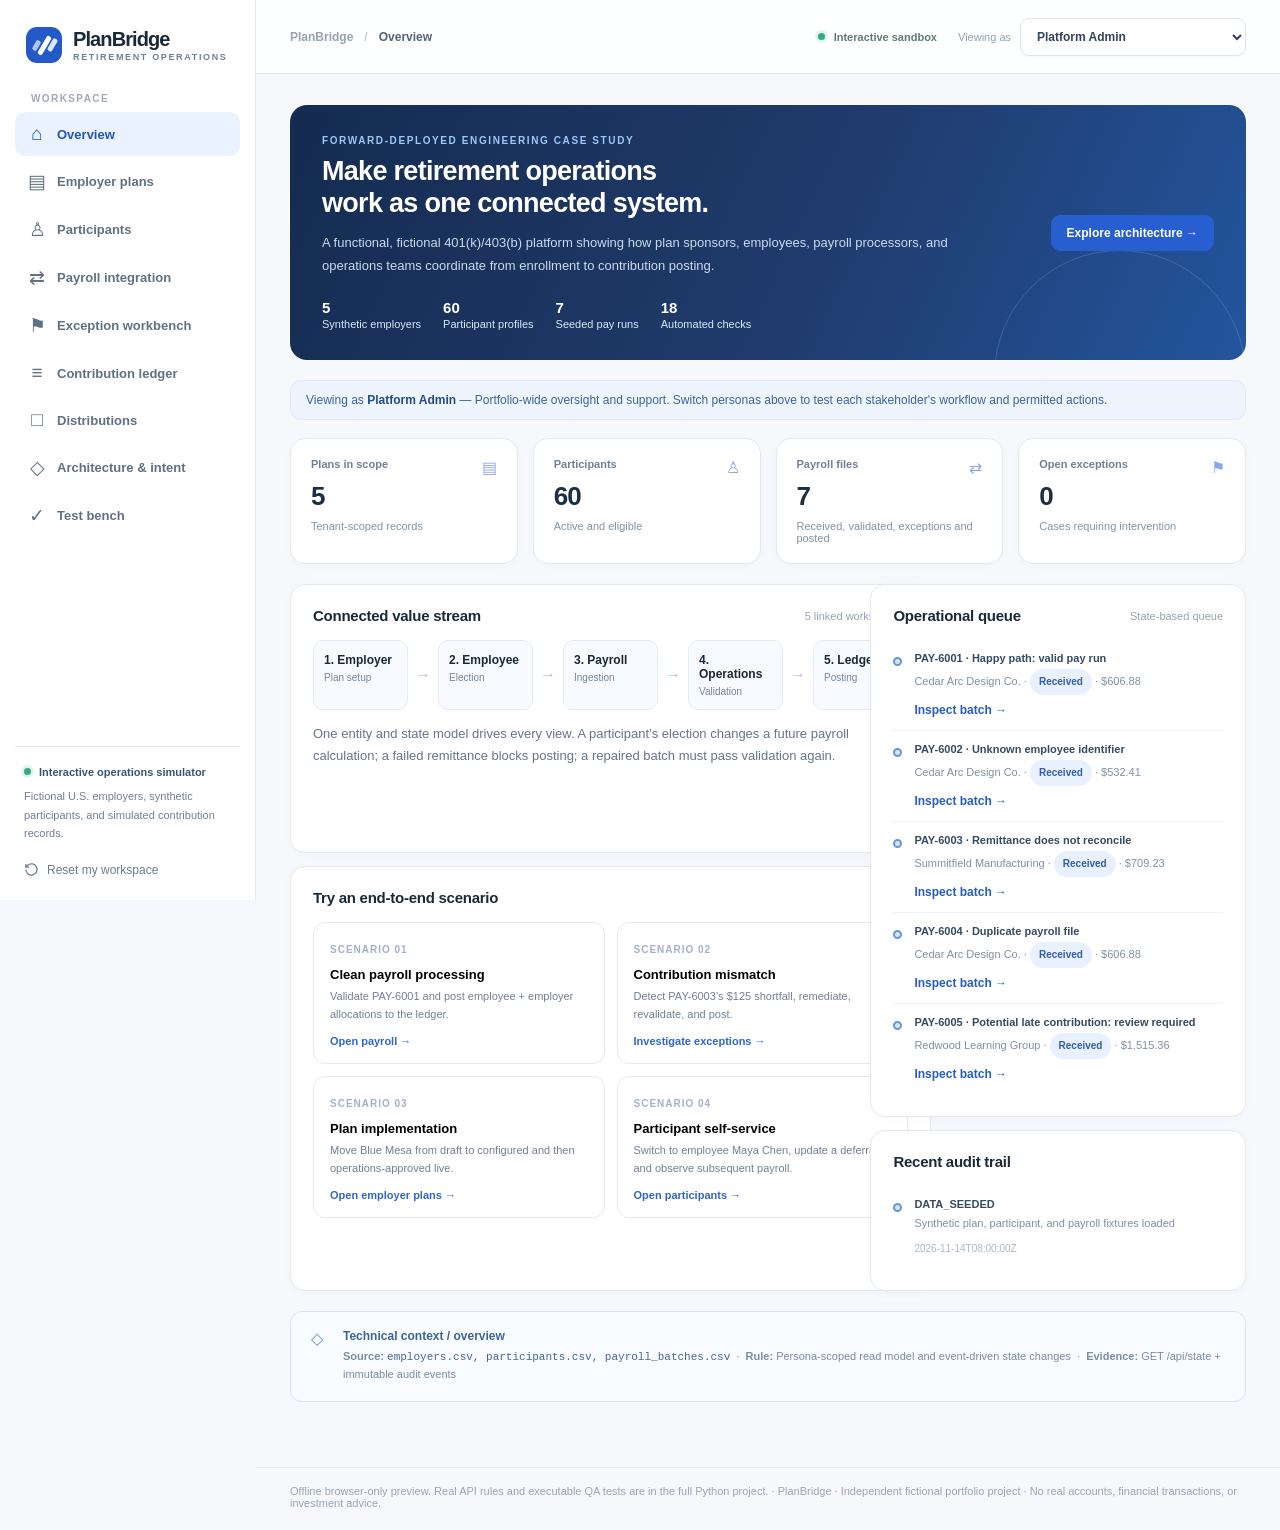
==== preview.html @ 7234a258 "feat: publish complete PlanBridge retirement operations demo with tests and guide" ====
<!doctype html>
<html lang="en"><head>
<meta charset="utf-8"><meta name="viewport" content="width=device-width,initial-scale=1"><meta name="theme-color" content="#f7f9fc">
<meta name="description" content="PlanBridge: interactive retirement plan operations simulation with payroll validation, participant elections, exception handling, fictional ledger, and automated QA.">
<title>PlanBridge | Retirement Operations Studio</title>
<style>:root{font-family:Inter,ui-sans-serif,-apple-system,BlinkMacSystemFont,"Segoe UI",Roboto,sans-serif;color:#1a2938;background:#f6f8fb;font-synthesis:none;--blue:#285cc9;--ink:#1a2938;--muted:#708094;--border:#e4e9f0;--white:#fff;--soft:#f5f8fd;--radius:15px}
*{box-sizing:border-box}body{margin:0}button,input,select{font:inherit}button{cursor:pointer}button:disabled{opacity:.4;cursor:not-allowed}a{color:var(--blue);text-decoration:none}a:hover{text-decoration:underline}.app-shell{display:flex;min-height:100vh}.sidebar{width:256px;background:#fff;border-right:1px solid var(--border);position:sticky;height:100vh;top:0;display:flex;flex-direction:column;padding:25px 15px 18px;flex-shrink:0;z-index:20}.brand{display:flex;align-items:center;gap:11px;padding:2px 11px 30px}.brand strong{display:block;font-size:20px;letter-spacing:-.9px}.brand small{display:block;font-size:9px;letter-spacing:1.65px;margin-top:1px;color:var(--muted);font-weight:750}.brand-mark{display:flex;align-items:center;justify-content:center;gap:3px;width:36px;height:36px;border-radius:11px;background:#235ac8}.brand-mark span{width:5px;background:#fff;border-radius:2px;transform:rotate(30deg)}.brand-mark span:nth-child(1){height:11px;opacity:.65}.brand-mark span:nth-child(2){height:21px}.brand-mark span:nth-child(3){height:14px;opacity:.85}.nav-label{font-size:10px;font-weight:800;color:#a0aaba;padding:0 16px 8px;letter-spacing:1.4px}#nav{display:grid;gap:3px}.nav-item{width:100%;border:0;background:transparent;display:flex;align-items:center;gap:11px;padding:11px 13px;text-align:left;color:#617184;border-radius:10px;font-weight:620;font-size:13px}.nav-item svg{width:18px;height:18px;stroke-width:1.8}.nav-item:hover{background:#f5f8fc;color:#1b3f86}.nav-item.active{background:#eaf1ff;color:#2155bc;font-weight:760}.sidebar-bottom{margin-top:auto;border-top:1px solid var(--border);padding:19px 9px 0}.mini-title{font-size:11px;font-weight:750;display:flex;align-items:center;gap:8px;color:#355776}.sidebar-bottom p{font-size:11px;line-height:1.7;color:var(--muted);margin:9px 0 14px}.subtle-action{border:0;background:transparent;color:#6b7d91;font-size:12px;display:flex;gap:8px;align-items:center;padding:5px 0}.subtle-action:hover{color:var(--blue)}.pulse{background:#32aa84;box-shadow:0 0 0 3px #e0f5ec;border-radius:50%;display:inline-block;width:7px;height:7px;flex-shrink:0}.main-wrap{min-width:0;display:flex;flex:1;flex-direction:column}.topbar{min-height:74px;border-bottom:1px solid var(--border);background:rgba(255,255,255,.94);display:flex;align-items:center;padding:12px 34px;justify-content:space-between;gap:16px}.top-meta{font-size:12px;font-weight:680;color:#52637a;display:flex;align-items:center;gap:11px}.crumb-slash{color:#bdc8d4}.top-crumb{color:#96a3b1}.top-controls{display:flex;align-items:center;gap:21px}.environment{display:flex;align-items:center;gap:9px;font-size:11px;color:#607a77;font-weight:700}.persona{display:flex;align-items:center;gap:9px}.persona label{font-size:11px;color:#91a0b1;white-space:nowrap}.persona select{max-width:226px;padding:10px 12px;border:1px solid #dde5ed;border-radius:9px;background:#fff;color:#30445d;font-size:12px;font-weight:680;box-shadow:0 1px 2px #162b4508}.mobile-menu{display:none}main{padding:31px 34px 65px;max-width:1560px;width:100%;margin:0 auto;flex:1}.footer{color:#9aa6b7;font-size:11px;padding:17px 34px 22px;border-top:1px solid var(--border)}.eyebrow{color:#2e63ca;letter-spacing:1.6px;text-transform:uppercase;font-weight:800;font-size:10px;margin-bottom:9px}.head{display:flex;justify-content:space-between;align-items:start;gap:20px;margin-bottom:24px}.head h1{font-size:28px;letter-spacing:-1.1px;margin:0 0 7px;font-weight:760;color:#16283c}.head p{font-size:13px;line-height:1.7;color:#718199;margin:0;max-width:760px}.btn{padding:10px 15px;border-radius:9px;border:1px solid #dce5f0;background:#fff;color:#375471;font-size:12px;font-weight:750;display:inline-flex;gap:8px;align-items:center;justify-content:center;white-space:nowrap}.btn:hover{background:#f4f8ff;border-color:#b9cbee}.btn.primary{background:#285fd0;color:white;border-color:#285fd0}.btn.primary:hover{background:#1f50b4}.btn.danger{color:#aa473c;border-color:#efcbc5}.btn.small{padding:7px 10px;font-size:11px}.btn:focus-visible,select:focus-visible,input:focus-visible{outline:3px solid #a8c6ff;outline-offset:2px}.stats{display:grid;grid-template-columns:repeat(4,minmax(0,1fr));gap:15px;margin-bottom:20px}.stat,.panel,.card{border:1px solid var(--border);border-radius:var(--radius);background:#fff;box-shadow:0 2px 10px #1d355006}.stat{padding:19px 20px}.stat-label{font-size:11px;color:var(--muted);font-weight:700;margin-bottom:11px}.stat-val{font-size:26px;letter-spacing:-.9px;font-weight:780;color:#1b3047}.stat-foot{font-size:11px;color:#8294a6;margin-top:8px}.stat-ico{float:right;color:#8ba9e7}.stat-ico svg{width:20px;height:20px}.columns{display:grid;grid-template-columns:minmax(0,1.5fr) minmax(280px,1fr);gap:17px}.columns.equal{grid-template-columns:repeat(2,minmax(0,1fr))}.panel{padding:22px}.panel + .panel{margin-top:0}.panel-title{display:flex;align-items:center;justify-content:space-between;gap:12px;margin-bottom:16px}.panel-title h2{margin:0;font-size:15px;letter-spacing:-.25px}.panel-title .hint{color:#95a2b2;font-size:11px}.lead{font-size:13px;line-height:1.7;color:#65768a}.hero{background:linear-gradient(115deg,#152b50 0%,#203b6c 55%,#23559e 100%);border-radius:17px;padding:30px 32px;margin-bottom:20px;color:#fff;display:grid;grid-template-columns:1fr auto;gap:24px;align-items:center;overflow:hidden;position:relative}.hero:after{content:"";width:250px;height:250px;border:1px solid #ffffff26;position:absolute;right:0;bottom:-142px;border-radius:50%;pointer-events:none}.hero .eyebrow{color:#9ac9fa}.hero h1{font-size:27px;line-height:1.2;margin:5px 0 12px;letter-spacing:-.7px}.hero p{max-width:650px;color:#ccdaf0;font-size:13px;line-height:1.75;margin:0}.hero-facts{display:flex;gap:22px;margin-top:22px;flex-wrap:wrap}.hero-facts span{font-size:11px;color:#dce8fa}.hero-facts b{font-size:15px;display:block;color:white;margin-bottom:2px}.hero .btn{position:relative;z-index:2}.scenario-grid{display:grid;grid-template-columns:repeat(2,minmax(0,1fr));gap:12px}.scenario{border:1px solid var(--border);background:#fff;text-align:left;padding:16px;border-radius:12px;transition:border-color .2s,transform .2s}.scenario:hover{border-color:#a7c1e9;transform:translateY(-1px)}.scenario .number{color:#a1b2c9;font-size:10px;font-weight:900;letter-spacing:1px}.scenario h3{margin:10px 0 6px;font-size:13px}.scenario p{font-size:11px;color:var(--muted);line-height:1.6;margin:0}.scenario .go{color:#3065ca;font-size:11px;font-weight:760;margin-top:12px}.flowline{display:flex;align-items:stretch;gap:7px;flex-wrap:nowrap;overflow-x:auto}.flow-step{flex:1 0 95px;min-width:95px;border:1px solid #e3ebf5;border-radius:10px;background:#f7faff;padding:12px 10px}.flow-step strong{display:block;font-size:12px}.flow-step span{display:block;font-size:10px;color:#74869c;margin-top:5px}.flow-arrow{align-self:center;color:#aebfda}.table-wrap{overflow:auto;border:1px solid var(--border);border-radius:12px;max-width:100%}.table-wrap.scroll{max-height:490px;overflow:auto}.data-table{width:100%;border-collapse:collapse;text-align:left;white-space:nowrap}.data-table th{background:#f8fafd;position:sticky;top:0;z-index:1;color:#8a98aa;font-size:10px;text-transform:uppercase;letter-spacing:.65px;font-weight:800;padding:13px 15px;border-bottom:1px solid var(--border)}.data-table td{padding:12px 15px;font-size:12px;color:#40546a;border-bottom:1px solid #eff3f7;vertical-align:middle}.data-table tr:last-child td{border-bottom:0}.data-table tbody tr:hover{background:#f8fbff}.table-link{border:0;background:transparent;color:#265cc3;padding:0;text-align:left;font-weight:780;font-size:12px}.subtext{color:#93a0af;font-size:10px;margin-top:3px}.badge{display:inline-block;padding:5px 9px;background:#eef3f8;color:#687f92;border-radius:30px;font-size:10px;font-weight:800;text-transform:capitalize;white-space:nowrap}.badge.live,.badge.posted,.badge.resolved,.badge.validated{background:#e7f7ef;color:#18825a}.badge.received,.badge.configured,.badge.needs_review{background:#e9f0ff;color:#315fac}.badge.exception,.badge.open,.badge.draft{background:#fff2e9;color:#b76d24}.badge.reviewed_no_disbursement{background:#eff2f6;color:#576b7e}.split-list{display:grid;grid-template-columns:280px minmax(0,1fr);gap:16px}.list-select{display:grid;gap:8px;align-content:start}.select-card{border:1px solid var(--border);border-radius:11px;background:#fff;padding:14px;text-align:left}.select-card.active{border-color:#6190e0;background:#f2f6ff;box-shadow:0 0 0 2px #dbe7ff}.select-card strong{font-size:12px;display:block}.select-card small{font-size:11px;color:#8b9aa9;display:block;margin-top:5px}.detail{border:1px solid var(--border);border-radius:14px;background:#fff;padding:22px}.detail h2{font-size:19px;margin:0 0 10px;letter-spacing:-.5px}.detail-head{display:flex;align-items:start;justify-content:space-between;gap:9px;margin-bottom:17px}.detail-head p{color:#8a9aad;font-size:12px;margin:2px 0 0}.definition{display:grid;grid-template-columns:repeat(3,minmax(0,1fr));gap:12px;margin:16px 0}.definition div{padding:14px;background:#f7f9fc;border:1px solid #edf1f7;border-radius:10px}.definition dt{font-size:10px;font-weight:720;color:#8393a5;margin-bottom:6px}.definition dd{font-size:13px;color:#28425e;font-weight:800;margin:0}.section-heading{font-size:12px;font-weight:830;color:#344b63;margin:23px 0 12px}.divider{height:1px;background:var(--border);margin:19px 0}.note{border:1px solid #dae5f7;background:#f6f9ff;padding:14px 16px;border-radius:11px;color:#4d6381;font-size:12px;line-height:1.65;margin-top:15px}.note strong{color:#325387}.notice{font-size:12px;padding:12px 14px;border:1px solid #e8e9d2;background:#fffdf2;color:#7e713c;border-radius:11px}.action-row{display:flex;gap:9px;align-items:center;flex-wrap:wrap;margin-top:15px}.code{font-family:ui-monospace,SFMono-Regular,Menlo,monospace;background:#f4f6fb;border:1px solid #e5ecf4;border-radius:10px;padding:17px;overflow:auto;line-height:1.6;font-size:11px;color:#2f4866;white-space:pre-wrap;word-break:break-word}.code.inline{padding:2px 5px;border-radius:5px;font-size:11px;border:0}.field{display:flex;align-items:center;gap:8px;flex-wrap:wrap}.field label{font-size:11px;color:#7e8fa4;font-weight:700}.field input,.field select{border:1px solid #dae2ec;border-radius:8px;padding:9px 10px;background:#fff;color:#38506b;font-size:12px;max-width:100%}.tool-row{display:flex;align-items:center;justify-content:space-between;margin-bottom:12px;gap:12px;flex-wrap:wrap}.search-input{padding:10px 12px;border:1px solid #e0e7ef;border-radius:10px;min-width:230px;font-size:12px;background:#fff}.metric-bars{display:grid;gap:13px}.bar-label{display:flex;justify-content:space-between;font-size:11px;color:#738499;margin-bottom:6px}.bar-track{height:8px;background:#eff3fa;border-radius:30px;overflow:hidden}.bar-fill{height:100%;background:#4d7bd5;border-radius:30px}.events{display:grid;gap:0}.event{display:flex;gap:12px;padding:12px 0;border-bottom:1px solid #eff2f6}.event:last-child{border:0}.event-dot{margin-top:5px;width:9px;height:9px;background:#d6e5ff;border:2px solid #6795dc;border-radius:50%;flex-shrink:0}.event strong{font-size:11px;display:block;color:#344b60}.event p{font-size:11px;color:#7e91a5;line-height:1.6;margin:5px 0}.event time{font-size:10px;color:#abb9c6}.test-list{display:grid;gap:8px}.test-card{padding:12px 14px;border:1px solid #e9eef4;border-radius:10px;display:flex;align-items:start;justify-content:space-between;gap:12px}.test-card b{font-size:12px}.test-card p{font-size:11px;color:#728398;margin:5px 0 0;line-height:1.5}.quality-summary{display:grid;grid-template-columns:repeat(3,1fr);gap:12px;margin:15px 0}.quality-summary div{padding:15px;background:#f5f8fd;border-radius:10px}.quality-summary b{display:block;font-size:23px;margin-bottom:5px}.quality-summary span{font-size:11px;color:#7b8ca1}.empty{padding:30px;color:#8798aa;text-align:center;font-size:12px}.toast{position:fixed;right:22px;bottom:22px;max-width:470px;background:#19314f;color:#fff;border-radius:12px;padding:15px 19px;box-shadow:0 16px 60px #101e3666;z-index:100;font-size:12px;line-height:1.6}.toast[hidden]{display:none}.toast.error{background:#8c393a}.loading{min-height:50vh;display:flex;flex-direction:column;align-items:center;justify-content:center;color:#8191a4;font-size:12px}.loader{height:24px;width:24px;border:3px solid #dee9fa;border-top-color:#3268d8;border-radius:50%;animation:spin 1s linear infinite}@keyframes spin{to{transform:rotate(360deg)}}.kbd{color:#7790b1;font-size:10px;background:#eaf0f9;border-radius:5px;padding:4px 6px;font-weight:700}.tree{padding:0;margin:0;list-style:none;display:grid;gap:9px}.tree li{border-left:3px solid #6d92d9;background:#f6f9ff;padding:10px 13px;font-size:11px;line-height:1.5;color:#536c88;border-radius:0 9px 9px 0}.tree b{font-size:12px;color:#264a83;display:block;margin-bottom:2px}.card-stack{display:grid;gap:13px}.cards-3{display:grid;grid-template-columns:repeat(3,minmax(0,1fr));gap:14px}.value{display:block;font-weight:790;font-size:19px;margin-bottom:5px}.muted{color:#8796a8}.svg-icon{display:inline-flex;align-items:center;justify-content:center}button svg{vertical-align:middle}.status-light{font-size:10px;color:#9baaaf}.technical-context{margin-top:20px;padding:17px 20px;border:1px solid #d9e3f1;border-radius:12px;background:#f8fbff;display:flex;gap:20px;align-items:start}.technical-context h3{font-size:12px;color:#3d6593;margin:0 0 5px}.technical-context p{font-size:11px;color:#7a8da5;line-height:1.6;margin:0}.technical-context code{font-size:11px;color:#476594}.technical-context .pill-icon{color:#6794cd}.list-caption{font-size:11px;color:#8e9eaf;line-height:1.5}.tagline{color:#637a92}.instruction{color:#8496a8;font-size:11px;margin-bottom:9px}.persona-banner{font-size:12px;padding:12px 15px;background:#eef5ff;color:#3b659e;border:1px solid #dce9ff;border-radius:11px;margin-bottom:18px}.persona-banner b{color:#254b86}.footer-link{color:#4569a2}
@media(max-width:1150px){.sidebar{width:223px}.stats{grid-template-columns:repeat(2,1fr)}.split-list{grid-template-columns:220px 1fr}.topbar{padding:13px 23px}main{padding:26px 24px 55px}.top-controls{gap:12px}.environment{display:none}}
@media(max-width:820px){.sidebar{position:fixed;left:-290px;transition:left .2s;box-shadow:8px 0 36px #172b4b14}.sidebar.open{left:0}.mobile-menu{display:inline-flex;border:0;background:#edf3fc;padding:9px 12px;border-radius:9px;color:#3f6395}.topbar{min-height:66px}.columns,.columns.equal,.split-list{grid-template-columns:1fr}.list-select{grid-template-columns:repeat(2,minmax(0,1fr))}.cards-3{grid-template-columns:1fr 1fr}.persona select{max-width:170px}}
@media(max-width:570px){main{padding:20px 15px 38px}.topbar{padding:11px 15px;gap:8px}.top-crumb,.crumb-slash{display:none}.persona{gap:5px}.persona label{display:none}.persona select{max-width:158px;font-size:11px}.top-controls{margin-left:auto}.hero{padding:22px;grid-template-columns:1fr}.hero h1{font-size:24px}.hero .btn{justify-self:start}.head{display:block}.head h1{font-size:24px}.head .btn{margin-top:13px}.stats{gap:9px}.stat{padding:14px}.stat-val{font-size:22px}.stat-label{font-size:10px}.scenario-grid,.cards-3,.quality-summary{grid-template-columns:1fr}.panel,.detail{padding:16px}.definition{grid-template-columns:1fr 1fr}.list-select{grid-template-columns:1fr}.flow-step{min-width:120px}.technical-context{padding:14px}.footer{padding:15px;font-size:10px}.data-table th,.data-table td{padding:11px 12px}.tool-row .search-input{width:100%}}
</style>
</head><body>
<div class="app-shell">
  <aside class="sidebar" id="sidebar">
    <div class="brand"><span class="brand-mark" aria-hidden="true"><span></span><span></span><span></span></span><div><strong>PlanBridge</strong><small>RETIREMENT OPERATIONS</small></div></div>
    <div class="nav-label">WORKSPACE</div>
    <nav id="nav" aria-label="Main navigation"></nav>
    <div class="sidebar-bottom">
      <div class="mini-title"><span class="pulse"></span> Interactive operations simulator</div>
      <p>Fictional U.S. employers, synthetic participants, and simulated contribution records.</p>
      <button type="button" class="subtle-action" id="reset-btn"><svg viewBox="0 0 24 24" width="15" height="15" fill="none" stroke="currentColor" stroke-width="2"><path d="M3 12a9 9 0 1 0 3-6.7L3 8"/><path d="M3 3v5h5"/></svg> Reset my workspace</button>
    </div>
  </aside>
  <div class="main-wrap">
    <header class="topbar">
      <button type="button" class="mobile-menu" id="menu-toggle" aria-label="Open navigation">☰</button>
      <div class="top-meta"><span class="top-crumb">PlanBridge</span><span class="crumb-slash">/</span><span id="crumb-current">Overview</span></div>
      <div class="top-controls"><span class="environment"><span class="pulse"></span> Interactive sandbox</span><div class="persona"><label for="actor-select">Viewing as</label><select id="actor-select" aria-label="Choose a demonstration persona"></select></div></div>
    </header>
    <main id="app" tabindex="-1"><div class="loading"><span class="loader"></span><p>Loading fictional operations data…</p></div></main>
    <footer class="footer">Offline browser-only preview. Real API rules and executable QA tests are in the full Python project. · PlanBridge · Independent fictional portfolio project · No real accounts, financial transactions, or investment advice.</footer>
  </div>
</div>
<div role="status" aria-live="polite" id="toast" class="toast" hidden></div>
<script>
// Browser-only preview transport. Full project uses the Python server, not this adapter.
(function(){
  const base = {"actor":{"id":"platform","label":"Platform Admin","role":"platform","employer_id":null,"person_id":null,"note":"Portfolio-wide oversight and support"},"actors":[{"id":"platform","label":"Platform Admin","role":"platform","employer_id":null,"person_id":null,"note":"Portfolio-wide oversight and support"},{"id":"ops","label":"Operations Analyst","role":"ops","employer_id":null,"person_id":null,"note":"Review exceptions, reconcile and post batches"},{"id":"sponsor","label":"Employer Administrator \u00b7 Cedar Arc","role":"sponsor","employer_id":"EMP-101","person_id":null,"note":"Plan administration and workforce view"},{"id":"payroll","label":"Payroll Specialist \u00b7 Cedar Arc","role":"payroll","employer_id":"EMP-101","person_id":null,"note":"Validate incoming payroll files"},{"id":"participant","label":"Employee \u00b7 Maya Chen","role":"participant","employer_id":"EMP-101","person_id":"P-1001","note":"Self-service deferral election"}],"employers":[{"id":"EMP-101","name":"Cedar Arc Design Co.","industry":"Architecture & Design","location":"Austin, TX","status":"live","plan_type":"401(k)","payroll_partner":"Northstar Payroll","participants":"12","match":"50% of first 4%","owner":"Alicia Grant","onboarding":"Complete","next_payroll":"2026-11-20"},{"id":"EMP-102","name":"Summitfield Manufacturing","industry":"Light Manufacturing","location":"Columbus, OH","status":"live","plan_type":"401(k)","payroll_partner":"ForgePay","participants":"12","match":"50% of first 4%","owner":"Daniel Brooks","onboarding":"Complete","next_payroll":"2026-11-20"},{"id":"EMP-103","name":"Harborline Clinics","industry":"Outpatient Healthcare","location":"Sacramento, CA","status":"configured","plan_type":"403(b)","payroll_partner":"CarePay Connect","participants":"12","match":"50% of first 4%","owner":"Priya Raman","onboarding":"Verification","next_payroll":"2026-11-27"},{"id":"EMP-104","name":"Blue Mesa Kitchens","industry":"Construction Services","location":"Phoenix, AZ","status":"draft","plan_type":"401(k)","payroll_partner":"Northstar Payroll","participants":"12","match":"50% of first 4%","owner":"Ethan Cole","onboarding":"Plan configuration","next_payroll":"2026-12-04"},{"id":"EMP-105","name":"Redwood Learning Group","industry":"Professional Education","location":"Seattle, WA","status":"live","plan_type":"401(k)","payroll_partner":"AtlasPay","participants":"12","match":"50% of first 4%","owner":"Nora Patel","onboarding":"Complete","next_payroll":"2026-11-20"}],"people":[{"id":"P-1001","employer_id":"EMP-101","name":"Maya Chen","email":"maya.chen@example.test","status":"active","salary":59000.0,"deferral_pct":4.0,"ytd_deferral":650.0,"balance":6200.0},{"id":"P-1002","employer_id":"EMP-101","name":"Evan Morales","email":"evan.morales@example.test","status":"active","salary":60900.0,"deferral_pct":6.0,"ytd_deferral":1484.0,"balance":7183.0},{"id":"P-1003","employer_id":"EMP-101","name":"Sofia Patel","email":"sofia.patel@example.test","status":"active","salary":62900.0,"deferral_pct":3.0,"ytd_deferral":2318.0,"balance":8166.0},{"id":"P-1004","employer_id":"EMP-101","name":"Noah Turner","email":"noah.turner@example.test","status":"active","salary":64800.0,"deferral_pct":5.0,"ytd_deferral":3152.0,"balance":9149.0},{"id":"P-1005","employer_id":"EMP-101","name":"Amara Okafor","email":"amara.okafor@example.test","status":"active","salary":66700.0,"deferral_pct":8.0,"ytd_deferral":3986.0,"balance":10132.0},{"id":"P-1006","employer_id":"EMP-101","name":"Leo Kim","email":"leo.kim@example.test","status":"active","salary":68600.0,"deferral_pct":0.0,"ytd_deferral":4820.0,"balance":11115.0},{"id":"P-1007","employer_id":"EMP-101","name":"Grace Reed","email":"grace.reed@example.test","status":"active","salary":70600.0,"deferral_pct":7.0,"ytd_deferral":5654.0,"balance":12098.0},{"id":"P-1008","employer_id":"EMP-101","name":"Owen Foster","email":"owen.foster@example.test","status":"active","salary":72500.0,"deferral_pct":4.0,"ytd_deferral":6488.0,"balance":13081.0},{"id":"P-1009","employer_id":"EMP-101","name":"Isla Morris","email":"isla.morris@example.test","status":"active","salary":74400.0,"deferral_pct":10.0,"ytd_deferral":7322.0,"balance":14064.0},{"id":"P-1010","employer_id":"EMP-101","name":"Arjun Shah","email":"arjun.shah@example.test","status":"active","salary":76400.0,"deferral_pct":2.0,"ytd_deferral":8156.0,"balance":15047.0},{"id":"P-1011","employer_id":"EMP-101","name":"Nina Diaz","email":"nina.diaz@example.test","status":"eligible","salary":78300.0,"deferral_pct":6.0,"ytd_deferral":8990.0,"balance":16030.0},{"id":"P-1012","employer_id":"EMP-101","name":"Kai Nguyen","email":"kai.nguyen@example.test","status":"eligible","salary":80200.0,"deferral_pct":5.0,"ytd_deferral":9824.0,"balance":17013.0},{"id":"P-1013","employer_id":"EMP-102","name":"Elena Park","email":"elena.park@example.test","status":"active","salary":82200.0,"deferral_pct":4.0,"ytd_deferral":938.0,"balance":17420.0},{"id":"P-1014","employer_id":"EMP-102","name":"Mateo Ellis","email":"mateo.ellis@example.test","status":"active","salary":84100.0,"deferral_pct":6.0,"ytd_deferral":1772.0,"balance":18403.0},{"id":"P-1015","employer_id":"EMP-102","name":"Priya Singh","email":"priya.singh@example.test","status":"active","salary":86000.0,"deferral_pct":3.0,"ytd_deferral":2606.0,"balance":19386.0},{"id":"P-1016","employer_id":"EMP-102","name":"Liam Baker","email":"liam.baker@example.test","status":"active","salary":88000.0,"deferral_pct":5.0,"ytd_deferral":3440.0,"balance":20369.0},{"id":"P-1017","employer_id":"EMP-102","name":"Chloe Jones","email":"chloe.jones@example.test","status":"active","salary":89900.0,"deferral_pct":8.0,"ytd_deferral":4274.0,"balance":21352.0},{"id":"P-1018","employer_id":"EMP-102","name":"Miles Brooks","email":"miles.brooks@example.test","status":"active","salary":91800.0,"deferral_pct":0.0,"ytd_deferral":5108.0,"balance":22335.0},{"id":"P-1019","employer_id":"EMP-102","name":"Zara Meyer","email":"zara.meyer@example.test","status":"active","salary":93700.0,"deferral_pct":7.0,"ytd_deferral":5942.0,"balance":23318.0},{"id":"P-1020","employer_id":"EMP-102","name":"Julian Lopez","email":"julian.lopez@example.test","status":"active","salary":95700.0,"deferral_pct":4.0,"ytd_deferral":6776.0,"balance":24301.0},{"id":"P-1021","employer_id":"EMP-102","name":"Hana Khan","email":"hana.khan@example.test","status":"active","salary":97600.0,"deferral_pct":10.0,"ytd_deferral":7610.0,"balance":25284.0},{"id":"P-1022","employer_id":"EMP-102","name":"Theo Wright","email":"theo.wright@example.test","status":"active","salary":99500.0,"deferral_pct":2.0,"ytd_deferral":8444.0,"balance":26267.0},{"id":"P-1023","employer_id":"EMP-102","name":"Ava Scott","email":"ava.scott@example.test","status":"eligible","salary":101500.0,"deferral_pct":6.0,"ytd_deferral":9278.0,"balance":27250.0},{"id":"P-1024","employer_id":"EMP-102","name":"Ishan Murphy","email":"ishan.murphy@example.test","status":"eligible","salary":103400.0,"deferral_pct":5.0,"ytd_deferral":10112.0,"balance":28233.0},{"id":"P-1025","employer_id":"EMP-103","name":"Emma Davis","email":"emma.davis@example.test","status":"active","salary":105300.0,"deferral_pct":4.0,"ytd_deferral":1226.0,"balance":28640.0},{"id":"P-1026","employer_id":"EMP-103","name":"Jasper Cruz","email":"jasper.cruz@example.test","status":"active","salary":107200.0,"deferral_pct":6.0,"ytd_deferral":2060.0,"balance":29623.0},{"id":"P-1027","employer_id":"EMP-103","name":"Mila Stone","email":"mila.stone@example.test","status":"active","salary":109200.0,"deferral_pct":3.0,"ytd_deferral":2894.0,"balance":30606.0},{"id":"P-1028","employer_id":"EMP-103","name":"Caleb Russell","email":"caleb.russell@example.test","status":"active","salary":111100.0,"deferral_pct":5.0,"ytd_deferral":3728.0,"balance":31589.0},{"id":"P-1029","employer_id":"EMP-103","name":"Leila Adams","email":"leila.adams@example.test","status":"active","salary":113000.0,"deferral_pct":8.0,"ytd_deferral":4562.0,"balance":32572.0},{"id":"P-1030","employer_id":"EMP-103","name":"Rowan Price","email":"rowan.price@example.test","status":"active","salary":115000.0,"deferral_pct":0.0,"ytd_deferral":5396.0,"balance":33555.0},{"id":"P-1031","employer_id":"EMP-103","name":"Anika Rivera","email":"anika.rivera@example.test","status":"active","salary":116900.0,"deferral_pct":7.0,"ytd_deferral":6230.0,"balance":34538.0},{"id":"P-1032","employer_id":"EMP-103","name":"Finn Hart","email":"finn.hart@example.test","status":"active","salary":118800.0,"deferral_pct":4.0,"ytd_deferral":7064.0,"balance":35521.0},{"id":"P-1033","employer_id":"EMP-103","name":"Sage Santos","email":"sage.santos@example.test","status":"active","salary":120800.0,"deferral_pct":10.0,"ytd_deferral":7898.0,"balance":36504.0},{"id":"P-1034","employer_id":"EMP-103","name":"Ravi Gupta","email":"ravi.gupta@example.test","status":"active","salary":122700.0,"deferral_pct":2.0,"ytd_deferral":8732.0,"balance":37487.0},{"id":"P-1035","employer_id":"EMP-103","name":"Ella Bell","email":"ella.bell@example.test","status":"eligible","salary":124600.0,"deferral_pct":6.0,"ytd_deferral":9566.0,"balance":38470.0},{"id":"P-1036","employer_id":"EMP-103","name":"Remy Cole","email":"remy.cole@example.test","status":"eligible","salary":126600.0,"deferral_pct":5.0,"ytd_deferral":10400.0,"balance":39453.0},{"id":"P-1037","employer_id":"EMP-104","name":"Lucy Wong","email":"lucy.wong@example.test","status":"active","salary":128500.0,"deferral_pct":4.0,"ytd_deferral":1514.0,"balance":39860.0},{"id":"P-1038","employer_id":"EMP-104","name":"Nolan Hill","email":"nolan.hill@example.test","status":"active","salary":130400.0,"deferral_pct":6.0,"ytd_deferral":2348.0,"balance":40843.0},{"id":"P-1039","employer_id":"EMP-104","name":"Ivy Wood","email":"ivy.wood@example.test","status":"active","salary":132300.0,"deferral_pct":3.0,"ytd_deferral":3182.0,"balance":41826.0},{"id":"P-1040","employer_id":"EMP-104","name":"Micah Evans","email":"micah.evans@example.test","status":"active","salary":134300.0,"deferral_pct":5.0,"ytd_deferral":4016.0,"balance":42809.0},{"id":"P-1041","employer_id":"EMP-104","name":"Elise Rossi","email":"elise.rossi@example.test","status":"active","salary":136200.0,"deferral_pct":8.0,"ytd_deferral":4850.0,"balance":43792.0},{"id":"P-1042","employer_id":"EMP-104","name":"Hugo Green","email":"hugo.green@example.test","status":"active","salary":138100.0,"deferral_pct":0.0,"ytd_deferral":5684.0,"balance":44775.0},{"id":"P-1043","employer_id":"EMP-104","name":"Tara Parker","email":"tara.parker@example.test","status":"active","salary":140100.0,"deferral_pct":7.0,"ytd_deferral":6518.0,"balance":45758.0},{"id":"P-1044","employer_id":"EMP-104","name":"Dylan Kelly","email":"dylan.kelly@example.test","status":"active","salary":142000.0,"deferral_pct":4.0,"ytd_deferral":7352.0,"balance":46741.0},{"id":"P-1045","employer_id":"EMP-104","name":"Mira Rao","email":"mira.rao@example.test","status":"active","salary":143900.0,"deferral_pct":10.0,"ytd_deferral":8186.0,"balance":47724.0},{"id":"P-1046","employer_id":"EMP-104","name":"Arthur Young","email":"arthur.young@example.test","status":"active","salary":145800.0,"deferral_pct":2.0,"ytd_deferral":9020.0,"balance":48707.0},{"id":"P-1047","employer_id":"EMP-104","name":"Tessa Hughes","email":"tessa.hughes@example.test","status":"eligible","salary":147800.0,"deferral_pct":6.0,"ytd_deferral":9854.0,"balance":49690.0},{"id":"P-1048","employer_id":"EMP-104","name":"Rohan Das","email":"rohan.das@example.test","status":"eligible","salary":149700.0,"deferral_pct":5.0,"ytd_deferral":10688.0,"balance":50673.0},{"id":"P-1049","employer_id":"EMP-105","name":"Clara Perry","email":"clara.perry@example.test","status":"active","salary":151600.0,"deferral_pct":4.0,"ytd_deferral":1802.0,"balance":51080.0},{"id":"P-1050","employer_id":"EMP-105","name":"Zane Lane","email":"zane.lane@example.test","status":"active","salary":153600.0,"deferral_pct":6.0,"ytd_deferral":2636.0,"balance":52063.0},{"id":"P-1051","employer_id":"EMP-105","name":"Anya Iyer","email":"anya.iyer@example.test","status":"active","salary":155500.0,"deferral_pct":3.0,"ytd_deferral":3470.0,"balance":53046.0},{"id":"P-1052","employer_id":"EMP-105","name":"Amir Brown","email":"amir.brown@example.test","status":"active","salary":157400.0,"deferral_pct":5.0,"ytd_deferral":4304.0,"balance":54029.0},{"id":"P-1053","employer_id":"EMP-105","name":"Bea Ward","email":"bea.ward@example.test","status":"active","salary":159400.0,"deferral_pct":8.0,"ytd_deferral":5138.0,"balance":55012.0},{"id":"P-1054","employer_id":"EMP-105","name":"Ezra Fox","email":"ezra.fox@example.test","status":"active","salary":161300.0,"deferral_pct":0.0,"ytd_deferral":5972.0,"balance":55995.0},{"id":"P-1055","employer_id":"EMP-105","name":"Skye West","email":"skye.west@example.test","status":"active","salary":163200.0,"deferral_pct":7.0,"ytd_deferral":6806.0,"balance":56978.0},{"id":"P-1056","employer_id":"EMP-105","name":"Neel Ali","email":"neel.ali@example.test","status":"active","salary":165200.0,"deferral_pct":4.0,"ytd_deferral":7640.0,"balance":57961.0},{"id":"P-1057","employer_id":"EMP-105","name":"Lara Hall","email":"lara.hall@example.test","status":"active","salary":167100.0,"deferral_pct":10.0,"ytd_deferral":8474.0,"balance":58944.0},{"id":"P-1058","employer_id":"EMP-105","name":"Dev Long","email":"dev.long@example.test","status":"active","salary":169000.0,"deferral_pct":2.0,"ytd_deferral":9308.0,"balance":59927.0},{"id":"P-1059","employer_id":"EMP-105","name":"Holly Bose","email":"holly.bose@example.test","status":"eligible","salary":170900.0,"deferral_pct":6.0,"ytd_deferral":10142.0,"balance":60910.0},{"id":"P-1060","employer_id":"EMP-105","name":"Aria Ross","email":"aria.ross@example.test","status":"eligible","salary":172900.0,"deferral_pct":5.0,"ytd_deferral":10976.0,"balance":61893.0}],"batches":[{"id":"PAY-6001","external_id":"NSTAR-20261113-A","employer_id":"EMP-101","pay_date":"2026-11-13","state":"received","remitted_total":606.88,"flag":"","scenario":"Happy path: valid pay run","lines":[{"batch_id":"PAY-6001","person_id":"P-1001","gross":2269.23},{"batch_id":"PAY-6001","person_id":"P-1002","gross":2342.31},{"batch_id":"PAY-6001","person_id":"P-1003","gross":2419.23},{"batch_id":"PAY-6001","person_id":"P-1004","gross":2492.31}],"expected_total":606.88,"line_count":4},{"id":"PAY-6002","external_id":"NSTAR-20261113-B","employer_id":"EMP-101","pay_date":"2026-11-13","state":"received","remitted_total":532.41,"flag":"","scenario":"Unknown employee identifier","lines":[{"batch_id":"PAY-6002","person_id":"P-1001","gross":2269.23},{"batch_id":"PAY-6002","person_id":"P-1002","gross":2342.31},{"batch_id":"PAY-6002","person_id":"P-1003","gross":2419.23},{"batch_id":"PAY-6002","person_id":"P-UNKNOWN","gross":2492.31}],"expected_total":432.41,"line_count":4},{"id":"PAY-6003","external_id":"FORGE-20261113-A","employer_id":"EMP-102","pay_date":"2026-11-13","state":"received","remitted_total":709.23,"flag":"","scenario":"Remittance does not reconcile","lines":[{"batch_id":"PAY-6003","person_id":"P-1013","gross":3161.54},{"batch_id":"PAY-6003","person_id":"P-1014","gross":3234.62},{"batch_id":"PAY-6003","person_id":"P-1015","gross":3307.69},{"batch_id":"PAY-6003","person_id":"P-1016","gross":3384.62}],"expected_total":834.23,"line_count":4},{"id":"PAY-6004","external_id":"NSTAR-20261113-A","employer_id":"EMP-101","pay_date":"2026-11-13","state":"received","remitted_total":606.88,"flag":"","scenario":"Duplicate payroll file","lines":[{"batch_id":"PAY-6004","person_id":"P-1001","gross":2269.23},{"batch_id":"PAY-6004","person_id":"P-1002","gross":2342.31},{"batch_id":"PAY-6004","person_id":"P-1003","gross":2419.23},{"batch_id":"PAY-6004","person_id":"P-1004","gross":2492.31}],"expected_total":606.88,"line_count":4},{"id":"PAY-6005","external_id":"ATLAS-20260918","employer_id":"EMP-105","pay_date":"2026-09-18","state":"received","remitted_total":1515.36,"flag":"timeliness_review","scenario":"Potential late contribution: review required","lines":[{"batch_id":"PAY-6005","person_id":"P-1049","gross":5830.77},{"batch_id":"PAY-6005","person_id":"P-1050","gross":5907.69},{"batch_id":"PAY-6005","person_id":"P-1051","gross":5980.77},{"batch_id":"PAY-6005","person_id":"P-1052","gross":6053.85}],"expected_total":1515.36,"line_count":4},{"id":"PAY-6006","external_id":"FORGE-20261106","employer_id":"EMP-102","pay_date":"2026-11-06","state":"posted","remitted_total":834.23,"flag":"","scenario":"Previously posted source for duplicate control","lines":[{"batch_id":"PAY-6006","person_id":"P-1013","gross":3161.54},{"batch_id":"PAY-6006","person_id":"P-1014","gross":3234.62},{"batch_id":"PAY-6006","person_id":"P-1015","gross":3307.69},{"batch_id":"PAY-6006","person_id":"P-1016","gross":3384.62}],"expected_total":834.23,"line_count":4},{"id":"PAY-6007","external_id":"ATLAS-20261113","employer_id":"EMP-105","pay_date":"2026-11-13","state":"received","remitted_total":1515.36,"flag":"","scenario":"Second valid pay run","lines":[{"batch_id":"PAY-6007","person_id":"P-1049","gross":5830.77},{"batch_id":"PAY-6007","person_id":"P-1050","gross":5907.69},{"batch_id":"PAY-6007","person_id":"P-1051","gross":5980.77},{"batch_id":"PAY-6007","person_id":"P-1052","gross":6053.85}],"expected_total":1515.36,"line_count":4}],"exceptions":[],"ledger":[{"id":"L-00001","batch_id":"PAY-6006","employer_id":"EMP-102","person_id":"P-1013","kind":"employee","amount":126.46,"date":"2026-11-06"},{"id":"L-00002","batch_id":"PAY-6006","employer_id":"EMP-102","person_id":"P-1013","kind":"employer","amount":63.23,"date":"2026-11-06"},{"id":"L-00003","batch_id":"PAY-6006","employer_id":"EMP-102","person_id":"P-1014","kind":"employee","amount":194.08,"date":"2026-11-06"},{"id":"L-00004","batch_id":"PAY-6006","employer_id":"EMP-102","person_id":"P-1014","kind":"employer","amount":64.69,"date":"2026-11-06"},{"id":"L-00005","batch_id":"PAY-6006","employer_id":"EMP-102","person_id":"P-1015","kind":"employee","amount":99.23,"date":"2026-11-06"},{"id":"L-00006","batch_id":"PAY-6006","employer_id":"EMP-102","person_id":"P-1015","kind":"employer","amount":49.62,"date":"2026-11-06"},{"id":"L-00007","batch_id":"PAY-6006","employer_id":"EMP-102","person_id":"P-1016","kind":"employee","amount":169.23,"date":"2026-11-06"},{"id":"L-00008","batch_id":"PAY-6006","employer_id":"EMP-102","person_id":"P-1016","kind":"employer","amount":67.69,"date":"2026-11-06"}],"requests":[],"audit":[{"id":"EVT-0001","time":"2026-11-14T08:00:00Z","actor":"seed","event":"DATA_SEEDED","detail":"Synthetic plan, participant, and payroll fixtures loaded"}],"stats":{"employers":5,"participants":60,"batches":7,"exceptions":0,"posted_batches":1,"ledger_total":834.23}};
  let DB=structuredClone(base),actor='platform',sequence=100;
  const QA={"total":18,"passed":18,"failed":0,"results":[{"category":"Unit","name":"Employer match formula","status":"PASS","evidence":"5% employee + 50% match up to 4% on $2,000 = $100 + $40"},{"category":"Unit","name":"Zero deferral produces no contribution","status":"PASS","evidence":"Employee $0, Employer $0"},{"category":"Unit","name":"Deferral rounding","status":"PASS","evidence":"Currency rounded to cents"},{"category":"Integration","name":"Seeded master-data joins","status":"PASS","evidence":"60 participant foreign keys resolve"},{"category":"Integration","name":"Payroll amount reconciles","status":"PASS","evidence":"PAY-6001: no validation exceptions"},{"category":"Integration","name":"Unknown participant identified","status":"PASS","evidence":"PAY-6002: unmatched participant"},{"category":"Integration","name":"Remittance mismatch identified","status":"PASS","evidence":"PAY-6003: short by $125"},{"category":"Integration","name":"Timeliness review flagged","status":"PASS","evidence":"PAY-6005: human review rather than auto-judgment"},{"category":"E2E","name":"Payroll \u2192 validate \u2192 post \u2192 ledger","status":"PASS","evidence":"8 balanced employee/employer entries and batch posted"},{"category":"E2E","name":"Posting replay protection","status":"PASS","evidence":"Second posting rejected; no double credit"},{"category":"E2E","name":"Exception \u2192 repair \u2192 revalidate","status":"PASS","evidence":"Short-remittance case remediated with review history"},{"category":"RBAC","name":"Employer cannot post funds","status":"PASS","evidence":"HTTP 403 enforced on backend"},{"category":"RBAC","name":"Cross-employer action forbidden","status":"PASS","evidence":"Cedar Arc cannot modify Blue Mesa"},{"category":"RBAC","name":"Participant cannot edit peer election","status":"PASS","evidence":"HTTP 403 for another employee"},{"category":"Security","name":"Out-of-range election rejected","status":"PASS","evidence":"Percent > 50 rejected"},{"category":"UAT","name":"Distribution is review-only","status":"PASS","evidence":"Request does not debit balance or send money"},{"category":"UAT","name":"Plan activation state machine","status":"PASS","evidence":"draft \u2192 configured \u2192 live"},{"category":"RBAC","name":"Participant scoped read model","status":"PASS","evidence":"Only own profile; no employer payroll feed"}],"execution":"Read-only baseline report: results captured from the Python engine. Open the server-hosted version to re-execute 18 tests."};
  const clone=x=>structuredClone(x);
  const getActor=()=>DB.actors.find(x=>x.id===actor);
  const rr=n=>Number(Number(n).toFixed(2));
  const bad=(msg,status=409)=>{let e=new Error(msg);e.status=status;throw e};
  const get=(kind,id)=>{let x=DB[kind].find(v=>v.id===id);if(!x)bad('Record not found',404);return x};
  const allow=(eid,roles)=>{let a=getActor();if(roles&&!roles.includes(a.role))bad('This persona is not permitted to perform this operation',403);if(eid&&['sponsor','payroll','participant'].includes(a.role)&&a.employer_id!==eid)bad('This persona does not have access to that employer',403)};
  const audit=(event,detail)=>DB.audit.unshift({id:`OFFLINE-${sequence++}`,time:new Date().toISOString(),actor,event,detail});
  const contribution=(wages,p)=>[rr(wages*p.deferral_pct/100),rr(wages*Math.min(p.deferral_pct,4)/200)];
  function analyze(b){let expected=0,errors=[];
    if(DB.batches.some(x=>x.id!==b.id&&x.external_id===b.external_id&&x.employer_id===b.employer_id&&['validated','posted'].includes(x.state)))errors.push(['DUPLICATE_BATCH','External payroll ID already processed']);
    let seen=new Set();for(let line of b.lines){let p=DB.people.find(x=>x.id===line.person_id&&x.employer_id===b.employer_id);if(!p){errors.push(['UNKNOWN_PARTICIPANT',`Employee ${line.person_id} cannot be matched`]);continue}if(seen.has(p.id)){errors.push(['DUPLICATE_LINE',`Duplicate ${p.id}`]);continue}seen.add(p.id);if(line.gross<=0){errors.push(['INVALID_GROSS',p.id]);continue}let [ee,er]=contribution(line.gross,p);if(p.ytd_deferral+ee>24500)errors.push(['DEFERRAL_REVIEW','Specialist review required']);expected+=ee+er}
    expected=rr(expected);if(Math.abs(expected-b.remitted_total)>.01)errors.push(['REMITTANCE_MISMATCH',`Expected ${expected.toFixed(2)}; received ${b.remitted_total.toFixed(2)}`]);if(b.flag==='timeliness_review')errors.push(['TIMELINESS_REVIEW','Specialist review required']);return {expected,errors};
  }
  function snapshot(){let a=getActor(),eid=a.employer_id,role=a.role;
    let employers=DB.employers.filter(e=>['platform','ops'].includes(role)||e.id===eid).map(clone);
    let people=DB.people.filter(p=>(['platform','ops'].includes(role)||p.employer_id===eid)&&(role!=='participant'||p.id===a.person_id)).map(clone);
    let batches=(role==='participant'?[]:DB.batches.filter(b=>['platform','ops'].includes(role)||b.employer_id===eid)).map(clone);
    batches.forEach(b=>{b.expected_total=analyze(b).expected;b.line_count=b.lines.length});
    let exceptions=DB.exceptions.filter(e=>['platform','ops'].includes(role)||(['sponsor','payroll'].includes(role)&&e.employer_id===eid)).map(clone);
    let ledger=DB.ledger.filter(l=>['platform','ops'].includes(role)||(role!=='participant'&&l.employer_id===eid)||(role==='participant'&&l.person_id===a.person_id)).map(clone);
    let requests=DB.requests.filter(x=>['platform','ops'].includes(role)||(role==='participant'&&x.person_id===a.person_id)||(role==='sponsor'&&x.employer_id===eid)).map(clone);
    let audit=role==='participant'?[]:DB.audit.filter(x=>['platform','ops'].includes(role)||x.detail.includes(eid)).slice(0,35).map(clone);
    return {actor:a,actors:DB.actors,employers,people,batches,exceptions,ledger,requests,audit,stats:{employers:employers.length,participants:people.length,batches:batches.length,exceptions:exceptions.filter(x=>x.status==='open').length,posted_batches:batches.filter(x=>x.state==='posted').length,ledger_total:rr(ledger.reduce((s,x)=>s+x.amount,0))}};
  }
  function action(p){let a=p.type, record;
    if(a==='validate_batch'){
      record=get('batches',p.id);allow(record.employer_id,['payroll','ops','platform']);if(!['received','exception'].includes(record.state))bad('Only received or exception batches can be validated');let x=analyze(record);
      if(x.errors.length){record.state='exception';for(let [code,description] of x.errors){if(!DB.exceptions.some(e=>e.batch_id===record.id&&e.code===code&&e.status==='open'))DB.exceptions.push({id:`EX-${1001+DB.exceptions.length}`,batch_id:record.id,employer_id:record.employer_id,code,description,status:'open',owner:'Operations',severity:['UNKNOWN_PARTICIPANT','REMITTANCE_MISMATCH','DEFERRAL_REVIEW'].includes(code)?'High':'Medium'})}audit('BATCH_REJECTED',`${record.employer_id} / ${record.id} failed ${x.errors.length} checks`);return {message:`Validation blocked: ${x.errors.length} issue(s) created`,evidence:{batch_id:record.id,expected_total:x.expected,errors:x.errors}}}
      record.state='validated';DB.exceptions.filter(e=>e.batch_id===record.id).forEach(e=>e.status='resolved');audit('BATCH_VALIDATED',`${record.employer_id} / ${record.id}`);return {message:'Payroll batch validated; Operations can now post it',evidence:{batch_id:record.id,amount:x.expected}};
    }
    if(a==='repair_batch'){
      record=get('batches',p.id);allow(record.employer_id,['ops','platform']);if(record.state!=='exception')bad('Repair requires an exception-state batch');
      if(p.repair==='reconcile_amount'){if(analyze(record).errors.some(([code])=>['UNKNOWN_PARTICIPANT','INVALID_GROSS','DUPLICATE_BATCH','DEFERRAL_REVIEW'].includes(code)))bad('Resolve blocking data issues first');record.remitted_total=analyze(record).expected}
      else if(p.repair==='remove_unmatched'){record.lines=record.lines.filter(l=>DB.people.some(per=>per.id===l.person_id&&per.employer_id===record.employer_id));record.remitted_total=analyze(record).expected}
      else if(p.repair==='new_external_id')record.external_id+=`-CORRECTED-${record.id}`;
      else if(p.repair==='acknowledge_timing')record.flag='review_acknowledged';
      else bad('Unknown repair action',400);
      audit('EXCEPTION_REMEDIATED',`${record.employer_id} / ${record.id} · ${p.repair}`);return {message:'Correction recorded. Re-run validation before posting.',evidence:{repair:p.repair,batch_id:record.id}};
    }
    if(a==='post_batch'){
      record=get('batches',p.id);allow(record.employer_id,['ops','platform']);if(record.state!=='validated')bad('Posting requires successful validation');let x=analyze(record);if(x.errors.length)bad('Batch changed since validation');let before=DB.ledger.length;for(let line of record.lines){let person=get('people',line.person_id);let [ee,er]=contribution(line.gross,person);for(let [kind,amount] of [['employee',ee],['employer',er]])DB.ledger.push({id:`L-${String(DB.ledger.length+1).padStart(5,'0')}`,batch_id:record.id,employer_id:record.employer_id,person_id:person.id,kind,amount,date:record.pay_date});person.balance=rr(person.balance+ee+er);person.ytd_deferral=rr(person.ytd_deferral+ee)}record.state='posted';audit('CONTRIBUTIONS_POSTED',`${record.employer_id} / ${record.id} · ${DB.ledger.length-before} entries`);return {message:'Fictional contributions posted to participant ledgers',evidence:{batch_id:record.id,entries:DB.ledger.slice(before),posted_total:x.expected,external_funds_moved:false}};
    }
    if(a==='set_deferral'){
      record=get('people',p.person_id);allow(record.employer_id,['participant','platform']);if(getActor().role==='participant'&&getActor().person_id!==record.id)bad('You can only edit your own election',403);let pct=Number(p.pct);if(!Number.isFinite(pct)||pct<0||pct>50||Math.abs(pct*10-Math.round(pct*10))>1e-6)bad('Election must be 0–50% in 0.1% steps',400);let old=record.deferral_pct;record.deferral_pct=pct;audit('ELECTION_CHANGED',`${record.employer_id} / ${record.id} ${old}% to ${pct}%`);return {message:'Election saved for the next unprocessed payroll',evidence:{old_pct:old,new_pct:pct,person_id:record.id}};
    }
    if(a==='advance_plan'){
      record=get('employers',p.id);allow(record.id,['sponsor','ops','platform']);let next={draft:'configured',configured:'live'}[record.status];if(!next)bad('Plan is already live');if(next==='live'&&getActor().role==='sponsor')bad('Operations approval required',403);let from=record.status;record.status=next;audit('PLAN_STATE_CHANGED',`${record.id} ${from} to ${next}`);return {message:`Plan moved from ${from} to ${next}`,evidence:{from,to:next}};
    }
    if(a==='request_distribution'){
      record=get('people',p.person_id);allow(record.employer_id,['participant','platform']);if(getActor().role==='participant'&&getActor().person_id!==record.id)bad('Not your account',403);let amount=Number(p.amount);if(!Number.isFinite(amount)||amount<=0||amount>record.balance)bad('Amount outside available illustrative balance',400);let r={id:`DIST-${String(DB.requests.length+1).padStart(4,'0')}`,person_id:record.id,employer_id:record.employer_id,amount,status:'needs_review',note:'Eligibility, tax, withholding, and plan terms require specialist assessment'};DB.requests.push(r);audit('DISTRIBUTION_REQUESTED',`${record.employer_id} / ${record.id}`);return {message:'Request submitted for specialist review; no funds moved',evidence:r};
    }
    if(a==='review_distribution'){
      record=get('requests',p.id);allow(record.employer_id,['ops','platform']);if(record.status!=='needs_review')bad('Already reviewed');record.status='reviewed_no_disbursement';audit('DISTRIBUTION_REVIEWED',`${record.employer_id} / ${record.id}`);return {message:'Review recorded. Disbursement not supported.',evidence:record};
    }
    bad('Unsupported operation',400);
  }
  window.fetch=async function(url,options={}){
    try{
      let data={};if(options.body)data=JSON.parse(options.body);
      let output;
      if(url==='/api/state')output={data:snapshot(),csrf:'preview-only'};
      else if(url==='/api/actor'){if(!DB.actors.some(a=>a.id===data.actor))bad('Unknown persona',400);actor=data.actor;output={message:'Persona switched',data:snapshot()}}
      else if(url==='/api/reset'){DB=structuredClone(base);actor='platform';output={message:'Workspace reset',data:snapshot()}}
      else if(url==='/api/tests')output=QA;
      else if(url==='/api/action')output={...action(data),data:snapshot()};
      else bad('Unknown route',404);
      return {ok:true,json:async()=>output};
    }catch(e){return {ok:false,status:e.status||500,json:async()=>({error:e.message})}}
  };
})();
</script><script>/* PlanBridge UI — browser is only a view/controller; business rules execute server-side. */
const icons={overview:'⌂',employers:'▤',participants:'♙',payroll:'⇄',exceptions:'⚑',ledger:'≡',requests:'□',architecture:'◇',quality:'✓'};
const titles={overview:'Overview',employers:'Employer plans',participants:'Participants',payroll:'Payroll integration',exceptions:'Exception workbench',ledger:'Contribution ledger',requests:'Distributions',architecture:'Architecture & intent',quality:'Test bench'};
const subtitles={overview:'An end-to-end view of payroll-connected retirement plan operations.',employers:'Plan setup, readiness checkpoints, and sponsor-to-operations handoffs.',participants:'Eligible employees, elections, and sponsor-scoped participant records.',payroll:'Validate payroll payloads, reconcile contributions, and post to a fictional ledger.',exceptions:'Diagnose validation failures, record remediations, and revalidate.',ledger:'Trace employee and employer allocations through an auditable posting journal.',requests:'Self-service requests routed to human operations review.',architecture:'The business problem, FDE delivery approach, and technical design.',quality:'Run isolated, deterministic tests with inspectable results and defects.'};
let S=null, CSRF='',page='overview',selectedEmployer='EMP-101',selectedBatch='PAY-6001',selectedPerson='P-1001',report=null,lastEvidence=null,filter='',toastTimer=null;
const $=s=>document.querySelector(s);
const esc=s=>String(s??'').replace(/[&<>"']/g,c=>({'&':'&amp;','<':'&lt;','>':'&gt;','"':'&quot;',"'":'&#39;'}[c]));
const money=v=>'$'+Number(v||0).toLocaleString('en-US',{minimumFractionDigits:2,maximumFractionDigits:2});
const num=v=>Number(v||0).toLocaleString('en-US');
const badge=s=>`<span class="badge ${esc(s)}">${esc(String(s).replaceAll('_',' '))}</span>`;
const button=(label,action,payload={},kind='')=>`<button type="button" class="btn ${kind}" data-action="${esc(action)}" data-payload="${esc(JSON.stringify(payload))}">${label}</button>`;
const head=(title,intro,extra='')=>`<div class="head"><div><div class="eyebrow">RETIREMENT OPERATIONS / ${esc(page.toUpperCase())}</div><h1>${esc(title)}</h1><p>${esc(intro)}</p></div>${extra}</div>`;
const panel=(title,content,aside='')=>`<section class="panel"><div class="panel-title"><h2>${title}</h2>${aside?`<span class="hint">${aside}</span>`:''}</div>${content}</section>`;
const tech=(source,rule,emitted)=>`<aside class="technical-context"><div class="pill-icon">◇</div><div><h3>Technical context / ${esc(page)}</h3><p><b>Source:</b> <code>${esc(source)}</code> &nbsp;·&nbsp; <b>Rule:</b> ${esc(rule)} &nbsp;·&nbsp; <b>Evidence:</b> ${esc(emitted)}</p></div></aside>`;
const stat=(label,value,foot,symbol='◇')=>`<div class="stat"><span class="stat-ico">${symbol}</span><div class="stat-label">${label}</div><div class="stat-val">${value}</div><div class="stat-foot">${foot}</div></div>`;
const member=id=>S.people.find(p=>p.id===id);const employer=id=>S.employers.find(e=>e.id===id);
const name=id=>(S.employers.find(e=>e.id===id)||{}).name||id;
const showToast=(msg,error=false)=>{const e=$('#toast');e.textContent=msg;e.className='toast'+(error?' error':'');e.hidden=false;clearTimeout(toastTimer);toastTimer=setTimeout(()=>e.hidden=true,6500)};
async function api(path,body=null){const res=await fetch(path,{method:body?'POST':'GET',credentials:'same-origin',headers:{...(body?{'Content-Type':'application/json','X-Demo-CSRF':CSRF}:{})},...(body?{body:JSON.stringify(body)}:{})});let out;try{out=await res.json()}catch(_){throw Error('Invalid server response')}if(!res.ok)throw Error(out.error||`HTTP ${res.status}`);return out;}
async function refresh(){const out=await api('/api/state');S=out.data;CSRF=out.csrf;render();}
async function act(action,payload={}){try{const out=await api(action==='run_tests'?'/api/tests':'/api/action',action==='run_tests'?{}:{type:action,...payload});if(action==='run_tests'){report=out;page='quality';showToast(`Baseline report loaded: ${report.passed}/${report.total} passed`)}else{S=out.data;lastEvidence={action,payload,output:out.evidence};showToast(out.message)}render()}catch(e){showToast(e.message,true)}}
async function changeActor(actor){try{const out=await api('/api/actor',{actor});S=out.data;selectedEmployer=S.employers[0]?.id||'';selectedPerson=S.people[0]?.id||'';selectedBatch=S.batches[0]?.id||'';if(S.actor.role==='participant'&&!['overview','participants','requests','architecture','quality'].includes(page))page='overview';render();showToast(`Viewing as ${S.actor.label}`)}catch(e){showToast(e.message,true)}}
const capRows=(rows)=>rows.length?rows.join(''):`<tr><td colspan="8"><div class="empty">No records in this view.</div></td></tr>`;
const can=(...roles)=>roles.includes(S.actor.role);
function renderNav(){const navKeys=['overview','employers','participants','payroll','exceptions','ledger','requests','architecture','quality'];const allowed=navKeys.filter(k=>S.actor.role!=='participant'||['overview','participants','requests','architecture','quality'].includes(k));$('#nav').innerHTML=allowed.map(k=>`<button type="button" class="nav-item ${page===k?'active':''}" data-nav="${k}"><span style="font-size:19px;width:18px;text-align:center">${icons[k]}</span>${titles[k]}</button>`).join('');$('#crumb-current').textContent=titles[page];const selector=$('#actor-select');selector.innerHTML=S.actors.map(a=>`<option value="${esc(a.id)}" ${a.id===S.actor.id?'selected':''}>${esc(a.label)}</option>`).join('')}
function render(){if(!S)return;renderNav();let html='';try{html=({overview:renderOverview,employers:renderEmployers,participants:renderParticipants,payroll:renderPayroll,exceptions:renderExceptions,ledger:renderLedger,requests:renderRequests,architecture:renderArchitecture,quality:renderQuality}[page]||renderOverview)()}catch(e){html=`<div class="notice">This view could not render: ${esc(e.message)}</div>`;console.error(e)}$('#app').innerHTML=html;}
function renderOverview(){const actor=S.actor,stats=S.stats;const view=actor.role==='participant';let current=S.batches.filter(b=>b.state==='received'||b.state==='exception');return `
<div class="hero"><div><div class="eyebrow">FORWARD-DEPLOYED ENGINEERING CASE STUDY</div><h1>Make retirement operations<br>work as one connected system.</h1><p>A functional, fictional 401(k)/403(b) platform showing how plan sponsors, employees, payroll processors, and operations teams coordinate from enrollment to contribution posting.</p><div class="hero-facts"><span><b>5</b> Synthetic employers</span><span><b>60</b> Participant profiles</span><span><b>7</b> Seeded pay runs</span><span><b>18</b> Automated checks</span></div></div>${button('Explore architecture →','go',{page:'architecture'},'primary')}</div>
<div class="persona-banner">Viewing as <b>${esc(actor.label)}</b> — ${esc(actor.note)}. Switch personas above to test each stakeholder's workflow and permitted actions.</div>
<div class="stats">${stat(view?'My retirement balance':'Plans in scope',view?money(S.people[0]?.balance):num(stats.employers),view?'Synthetic account ledger':'Tenant-scoped records','▤')}${stat(view?'Current deferral':'Participants',view?`${S.people[0]?.deferral_pct||0}%`:num(stats.participants),view?'Next unprocessed payroll':'Active and eligible','♙')}${stat('Payroll files',num(stats.batches),view?'Not available for this persona':'Received, validated, exceptions and posted','⇄')}${stat('Open exceptions',num(stats.exceptions),view?'No payroll details for participants':'Cases requiring intervention','⚑')}</div>
<div class="columns"><div class="card-stack">${panel('Connected value stream',`<div class="flowline">${[['Employer','Plan setup'],['Employee','Election'],['Payroll','Ingestion'],['Operations','Validation'],['Ledger','Posting']].map((s,i)=>`<div class="flow-step"><strong>${i+1}. ${s[0]}</strong><span>${s[1]}</span></div>${i<4?'<span class="flow-arrow">→</span>':''}`).join('')}</div><p class="lead">One entity and state model drives every view. A participant’s election changes a future payroll calculation; a failed remittance blocks posting; a repaired batch must pass validation again.</p>`,'5 linked workstreams')}
${panel('Try an end-to-end scenario', view?`<div class="scenario-grid"><button class="scenario" data-nav="participants"><span class="number">SCENARIO 01</span><h3>Manage my deferral</h3><p>Change Maya Chen’s percentage; see next-payroll consequences.</p><div class="go">Open my election →</div></button><button class="scenario" data-nav="requests"><span class="number">SCENARIO 02</span><h3>Distribution inquiry</h3><p>Submit a request for specialist review, without money movement.</p><div class="go">Open requests →</div></button></div>`:`<div class="scenario-grid"><button class="scenario" data-nav="payroll"><span class="number">SCENARIO 01</span><h3>Clean payroll processing</h3><p>Validate PAY-6001 and post employee + employer allocations to the ledger.</p><div class="go">Open payroll →</div></button><button class="scenario" data-nav="exceptions"><span class="number">SCENARIO 02</span><h3>Contribution mismatch</h3><p>Detect PAY-6003’s $125 shortfall, remediate, revalidate, and post.</p><div class="go">Investigate exceptions →</div></button><button class="scenario" data-nav="employers"><span class="number">SCENARIO 03</span><h3>Plan implementation</h3><p>Move Blue Mesa from draft to configured and then operations-approved live.</p><div class="go">Open employer plans →</div></button><button class="scenario" data-nav="participants"><span class="number">SCENARIO 04</span><h3>Participant self-service</h3><p>Switch to employee Maya Chen, update a deferral, and observe subsequent payroll.</p><div class="go">Open participants →</div></button></div>`)}</div>
<div class="card-stack">${panel('Operational queue',view?`<div class="empty">This persona is scoped to participant self-service. Select Operations Analyst to manage the cross-tenant queue.</div>`:(current.length?current.slice(0,5).map(b=>`<div class="event"><span class="event-dot"></span><div><strong>${esc(b.id)} · ${esc(b.scenario)}</strong><p>${esc(name(b.employer_id))} · ${badge(b.state)} · ${money(b.remitted_total)}</p><button type="button" class="table-link" data-open-batch="${esc(b.id)}">Inspect batch →</button></div></div>`).join(''):'<div class="empty">No pending pay runs.</div>'),'State-based queue')}${panel('Recent audit trail',S.audit.length?S.audit.slice(0,5).map(e=>`<div class="event"><span class="event-dot"></span><div><strong>${esc(e.event)}</strong><p>${esc(e.detail)}</p><time>${esc(e.time)}</time></div></div>`).join(''):'<p class="lead">Audit evidence is visible to Operations and Platform Admin.</p>')}</div></div>${tech('employers.csv, participants.csv, payroll_batches.csv','Persona-scoped read model and event-driven state changes','GET /api/state + immutable audit events')}`}
function renderEmployers(){const e=employer(selectedEmployer)||S.employers[0];if(!e)return head('Employer plans',subtitles.employers)+'<div class="empty">No employer records available.</div>';selectedEmployer=e.id;const people=S.people.filter(p=>p.employer_id===e.id);const next={draft:'configured',configured:'live'}[e.status];return `${head('Employer plans',subtitles.employers)}<div class="split-list"><div class="list-select">${S.employers.map(x=>`<button type="button" class="select-card ${x.id===e.id?'active':''}" data-employer="${esc(x.id)}"><strong>${esc(x.name)}</strong><small>${esc(x.industry)} · ${esc(x.location)}</small><div style="margin-top:9px">${badge(x.status)}</div></button>`).join('')}</div><div class="detail"><div class="detail-head"><div><div class="eyebrow">PLAN ${esc(e.id)}</div><h2>${esc(e.name)}</h2><p>${esc(e.industry)} · ${esc(e.location)}</p></div>${badge(e.status)}</div><div class="definition"><div><dt>Plan type</dt><dd>${esc(e.plan_type)}</dd></div><div><dt>Payroll provider</dt><dd>${esc(e.payroll_partner)}</dd></div><div><dt>Participants</dt><dd>${people.length}</dd></div><div><dt>Employer match</dt><dd>${esc(e.match)}</dd></div><div><dt>Next pay date</dt><dd>${esc(e.next_payroll)}</dd></div><div><dt>Current owner</dt><dd>${esc(e.owner)}</dd></div></div><div class="section-heading">Implementation milestones</div><div class="flowline"><div class="flow-step"><strong>1. Draft</strong><span>Requirements, census, plan rules</span></div><div class="flow-arrow">→</div><div class="flow-step"><strong>2. Configured</strong><span>Payroll mapping and sponsor approval</span></div><div class="flow-arrow">→</div><div class="flow-step"><strong>3. Live</strong><span>Operations release approval</span></div></div><p class="lead">Plan configuration must follow the permitted lifecycle. The employer sponsor can approve setup, while Operations authorizes activation. Cross-tenant mutations are rejected by the API.</p><div class="action-row">${next&&can('sponsor','ops','platform')?button(`Advance plan → ${next}`,'advance_plan',{id:e.id},'primary'):''}${e.status==='live'?badge('live'):''}</div>${next==='live'&&can('sponsor')?`<p class="instruction">Activation requires Operations Analyst or Platform Admin. Switch persona to continue.</p>`:''}<div class="divider"></div><div class="section-heading">Plan record / implementation contract</div><pre class="code">${esc(JSON.stringify({plan_id:e.id,plan_type:e.plan_type,employer_id:e.id,payroll_partner:e.payroll_partner,match_rule:'50% × min(employee deferral, 4%); illustrative',transition:e.status+' → '+(next||'end'),activation_gate:'operations approval'},null,2))}</pre></div></div>${tech('employers.csv → Engine.advance_plan','draft → configured → live; role-scoped transitions','PLAN_STATE_CHANGED event and audit trail')}`}
function renderParticipants(){let people=S.people.filter(p=>(p.name+' '+p.id+' '+name(p.employer_id)).toLowerCase().includes(filter.toLowerCase()));const p=member(selectedPerson)||people[0];if(p)selectedPerson=p.id;const employee=S.actor.role==='participant';return `${head('Participants',subtitles.participants)}<div class="columns"><div>${panel('Participant directory',`<div class="tool-row"><input class="search-input" id="people-filter" placeholder="Search people or participant IDs" aria-label="Search participants" value="${esc(filter)}"><span class="list-caption">${people.length} visible · scroll within table</span></div><div class="table-wrap scroll"><table class="data-table"><thead><tr><th>Participant</th><th>Employer</th><th>Election</th><th>Balance</th><th>Status</th></tr></thead><tbody>${capRows(people.map(x=>`<tr><td><button class="table-link" data-person="${x.id}">${esc(x.name)}</button><div class="subtext">${esc(x.id)}</div></td><td>${esc(name(x.employer_id))}</td><td>${x.deferral_pct}%</td><td>${money(x.balance)}</td><td>${badge(x.status)}</td></tr>`))}</tbody></table></div>`,'60 synthetic people; filtered by role')}</div><div>${p?panel('Participant detail',`<div class="detail-head"><div><h2>${esc(p.name)}</h2><p>${esc(p.id)} · ${esc(p.employer_id)}<br>${esc(p.email)}</p></div>${badge(p.status)}</div><div class="definition"><div><dt>Deferral</dt><dd>${p.deferral_pct}%</dd></div><div><dt>Illustrative balance</dt><dd>${money(p.balance)}</dd></div><div><dt>Year-to-date deferral</dt><dd>${money(p.ytd_deferral)}</dd></div></div><div class="section-heading">Future payroll election</div><p class="lead">An election changes the calculation for future unprocessed payroll, not previously posted batches. This simulation supports 0–50% in 0.1% increments.</p><div class="field"><label for="deferral-input">Employee deferral</label><input id="deferral-input" type="number" min="0" max="50" step="0.1" value="${p.deferral_pct}" ${can('participant','platform')?'':'disabled'}><span>% of eligible pay</span></div><div class="action-row">${can('participant','platform')?button('Save election','deferral_form',{person_id:p.id},'primary'):'<span class="instruction">Switch to Employee · Maya Chen to edit own election.</span>'}</div><div class="note"><strong>Technical detail:</strong> Current match formula is an illustrative 50% match on the first 4% of eligible wages. Payroll reconciliation is deterministic and persisted only within this browser session.</div>`,'Self-service identity and scope'):'<div class="empty">No matching participant selected.</div>'}</div></div>${tech('participants.csv and payroll_lines.csv','Deferral change applies to unprocessed runs; identity check on POST','ELECTION_CHANGED + subsequent contribution calculation')}`}
function renderPayroll(){const batch=S.batches.find(b=>b.id===selectedBatch)||S.batches[0];if(!batch)return head('Payroll integration',subtitles.payroll)+'<div class="persona-banner">Payroll details are not exposed to participant personas. Choose a payroll or operations persona to explore.</div>';selectedBatch=batch.id;const checks=[['Participant mapping','Every employee ID belongs to the sponsor'],['Idempotency','External payroll run ID not already posted'],['Amount reconciliation','Calculated employee + employer amounts match remittance'],['Deferral review','2026 base threshold screening; simplified'],['Timeliness flag','Flagged entries routed to specialist review']];return `${head('Payroll integration',subtitles.payroll,button('Switch to Operations','switch',{actor:'ops'}))}<div class="stats">${stat('Received',S.batches.filter(b=>b.state==='received').length,'Awaiting validation')}${stat('Validated',S.batches.filter(b=>b.state==='validated').length,'Eligible for posting')}${stat('Exception',S.batches.filter(b=>b.state==='exception').length,'Blocked pay runs')}${stat('Posted',S.batches.filter(b=>b.state==='posted').length,'Recorded in simulated ledger')}</div><div class="split-list"><div class="list-select">${S.batches.map(b=>`<button class="select-card ${b.id===batch.id?'active':''}" data-batch="${b.id}"><strong>${esc(b.id)} ${badge(b.state)}</strong><small>${esc(b.scenario)}</small><small>${esc(name(b.employer_id))}</small></button>`).join('')}</div><div class="detail"><div class="detail-head"><div><div class="eyebrow">PAYROLL PAYLOAD / ${esc(batch.id)}</div><h2>${esc(batch.scenario)}</h2><p>${esc(name(batch.employer_id))} · ${esc(batch.external_id)}</p></div>${badge(batch.state)}</div><div class="definition"><div><dt>Pay date</dt><dd>${esc(batch.pay_date)}</dd></div><div><dt>Calculated total</dt><dd>${money(batch.expected_total)}</dd></div><div><dt>Remitted amount</dt><dd>${money(batch.remitted_total)}</dd></div><div><dt>Employees</dt><dd>${batch.line_count}</dd></div><div><dt>Variance</dt><dd>${money(Number((batch.remitted_total-batch.expected_total).toFixed(2)))}</dd></div><div><dt>Control</dt><dd>${esc(batch.flag||'Standard')}</dd></div></div><div class="section-heading">Payroll validation controls</div><div class="cards-3">${checks.map(c=>`<div class="flow-step"><strong>${esc(c[0])}</strong><span>${esc(c[1])}</span></div>`).join('')}</div><div class="action-row">${batch.state==='received'||batch.state==='exception'?button('Validate payroll','validate_batch',{id:batch.id},'primary'):''}${batch.state==='validated'?button('Post fictional contributions','post_batch',{id:batch.id},'primary'):''}${batch.state==='exception'?button('Open exception workbench','go',{page:'exceptions'}):''}${batch.state==='posted'?badge('posted'):''}</div><div class="divider"></div><div class="section-heading">Source payroll lines</div><div class="table-wrap"><table class="data-table"><thead><tr><th>Participant ID</th><th>Eligible wages</th><th>Mapping</th></tr></thead><tbody>${batch.lines.map(l=>`<tr><td>${esc(l.person_id)}</td><td>${money(l.gross)}</td><td>${S.people.some(p=>p.id===l.person_id)?badge('live'):badge('exception')}</td></tr>`).join('')}</tbody></table></div><div class="section-heading">Integration payload / mock adapter</div><pre class="code">${esc(JSON.stringify({event:'payroll.file.received.v1',external_run_id:batch.external_id,employer_id:batch.employer_id,pay_date:batch.pay_date,contributions:batch.lines.map(x=>({participant_id:x.person_id,gross:x.gross})),remitted_total:batch.remitted_total,idempotency_key:`${batch.employer_id}:${batch.external_id}`},null,2))}</pre>${lastEvidence?.payload?.id===batch.id?`<div class="section-heading">Last execution evidence</div><pre class="code">${esc(JSON.stringify(lastEvidence.output,null,2))}</pre>`:''}</div></div>${tech('payroll_batches.csv + payroll_lines.csv → Engine.analyze_batch','received → validated → posted, or received → exception → repaired → validated','BATCH_VALIDATED, BATCH_REJECTED, CONTRIBUTIONS_POSTED; 409 on replays')}`}
function renderExceptions(){const cases=S.exceptions;const batchCases=S.batches.filter(b=>b.state==='exception');const unresolved=cases.filter(x=>x.status==='open');return `${head('Exception workbench',subtitles.exceptions,button('Open payroll queue','go',{page:'payroll'}))}<div class="stats">${stat('Open cases',unresolved.length,'Active intervention required')}${stat('Resolved cases',cases.filter(c=>c.status==='resolved').length,'Rerun validation after repair')}${stat('Blocked batches',batchCases.length,'No posting until validated')}${stat('Repair procedures',4,'Explicit, auditable correction types')}</div>${panel('Operational exception queue',cases.length?`<div class="table-wrap scroll"><table class="data-table"><thead><tr><th>Case</th><th>Category</th><th>Payroll</th><th>Severity</th><th>Status</th><th>Owner</th></tr></thead><tbody>${cases.map(x=>`<tr><td>${esc(x.id)}<div class="subtext">${esc(x.description)}</div></td><td>${esc(x.code)}</td><td><button class="table-link" data-open-batch="${esc(x.batch_id)}">${esc(x.batch_id)}</button></td><td>${esc(x.severity)}</td><td>${badge(x.status)}</td><td>${esc(x.owner)}</td></tr>`).join('')}</tbody></table></div>`:`<div class="empty">No exceptions have been generated yet. Select Payroll, validate PAY-6002, PAY-6003, or PAY-6005, then return here.</div>`,'Generate by validating failure fixtures')}<div class="columns equal" style="margin-top:17px">${panel('Guided correction',`<p class="lead">Select a blocked batch and record one controlled remediation. Corrections do not bypass validation. Revalidate before posting.</p><div class="field"><label for="exception-batch">Blocked batch</label><select id="exception-batch">${batchCases.map(b=>`<option value="${esc(b.id)}">${esc(b.id)} — ${esc(b.scenario)}</option>`).join('')}</select></div><div class="action-row">${can('ops','platform')?button('Reconcile remittance','repair_form',{repair:'reconcile_amount'}):''}${can('ops','platform')?button('Remove unmatched line','repair_form',{repair:'remove_unmatched'}):''}${can('ops','platform')?button('Correct external run ID','repair_form',{repair:'new_external_id'}):''}${can('ops','platform')?button('Acknowledge timing review','repair_form',{repair:'acknowledge_timing'}):''}</div><p class="instruction">The simulator records a human acknowledgment; it does not adjudicate contribution timeliness or compliance.</p>`)}${panel('Root-cause patterns',`<ul class="tree"><li><b>Data integrity</b>Unknown participant, duplicate ID, invalid wages, incompatible employer relationship</li><li><b>Financial control</b>Calculated deductions and employer match do not reconcile with remittance</li><li><b>Operational compliance</b>Potential deposit timing and contribution-limit scenarios require qualified specialist review</li><li><b>Exception-to-recovery</b>Correction recorded → revalidation → controlled posting → immutable event</li></ul>`)}</div>${tech('Engine.analyze_batch + Engine.repair_batch','No exception can be silently discarded; mandatory validation rerun','Exception records and EXCEPTION_REMEDIATED audit event')}`}
function renderLedger(){const entries=S.ledger;const batches=[...new Set(entries.map(x=>x.batch_id))];return `${head('Contribution ledger',subtitles.ledger)}<div class="stats">${stat('Recorded contributions',money(S.stats.ledger_total),'Employee and employer entries')}${stat('Journal entries',entries.length,'Simulated allocations')}${stat('Referenced batches',batches.length,'Posted source payroll runs')}${stat('External transfers','$0.00','No external payment integration')}</div>${panel('Posting journal',entries.length?`<div class="table-wrap scroll"><table class="data-table"><thead><tr><th>Journal entry</th><th>Batch</th><th>Participant</th><th>Allocation</th><th>Amount</th><th>Pay date</th></tr></thead><tbody>${entries.map(x=>`<tr><td>${esc(x.id)}</td><td>${esc(x.batch_id)}</td><td>${esc(x.person_id)}</td><td>${esc(x.kind)}</td><td><b>${money(x.amount)}</b></td><td>${esc(x.date)}</td></tr>`).join('')}</tbody></table></div>`:'<div class="empty">Post a validated payroll batch to create auditable employee/employer allocation entries.</div>','Append-only journal within a browser session')}<div class="columns equal" style="margin-top:18px">${panel('Reconciliation boundaries',`<ul class="tree"><li><b>Payroll obligation</b>Employee deduction + illustrated employer match</li><li><b>Recordkeeper posting</b>Idempotent allocation entries tied to a validated batch</li><li><b>Participant account</b>Balance increments exactly once on successful posting</li><li><b>External movement</b>Deliberately not implemented: no ACH, trustee transfer, or investments</li></ul>`)}${panel('Integration trace',`<pre class="code">${esc(JSON.stringify({source:'validated payroll batch',validation:['identity','duplicate','financial reconciliation','review flags'],posting:'employee and employer allocation',output:['participant balance','journal entries','audit event'],idempotency:'posting only from validated state',external_funds_moved:false},null,2))}</pre>`)}</div>${tech('Engine.post_batch → ledger and participants','Atomic in-memory transition; rejects duplicate post requests','CONTRIBUTIONS_POSTED + participant account change + journal lines')}`}
function renderRequests(){const p=S.people[0];return `${head('Distribution requests',subtitles.requests)}<div class="columns equal">${panel('Self-service request',`<p class="lead">Participants can initiate a fictional distribution inquiry. The platform routes it to Operations for specialist review, but does not determine eligibility, calculate taxes, or disburse funds.</p>${can('participant','platform')&&p?`<div class="detail-head"><div><h2>${esc(p.name)}</h2><p>${esc(p.id)} · illustrative balance ${money(p.balance)}</p></div>${badge(p.status)}</div><div class="field"><label for="distribution-amount">Requested amount</label><input type="number" id="distribution-amount" min="0.01" step="0.01" max="${p.balance}" value="250"></div><div class="action-row">${button('Submit for human review','distribution_form',{person_id:p.id},'primary')}</div>`:`<div class="notice">Select the Employee · Maya Chen persona to submit an employee request.</div>`}`)}${panel('Specialist queue',S.requests.length?S.requests.map(r=>`<div class="event"><span class="event-dot"></span><div><strong>${esc(r.id)} · ${money(r.amount)} ${badge(r.status)}</strong><p>${esc(r.person_id)} · ${esc(r.note)}</p>${r.status==='needs_review'&&can('ops','platform')?button('Record specialist review','review_distribution',{id:r.id},'small'):''}</div></div>`).join(''):'<div class="empty">No requests submitted in this session yet.</div>','No simulated disbursement')}</div>${tech('Engine.request_distribution / review_distribution','Participant ownership check; Operations review before any next step','DISTRIBUTION_REQUESTED and DISTRIBUTION_REVIEWED')}`}
function renderArchitecture(){return `${head('Architecture & intent',subtitles.architecture)}<div class="columns"><div class="card-stack">${panel('Business problem',`<p class="lead">A small employer often relies on disconnected payroll exports, spreadsheets, sponsor emails, participant elections, plan configuration tools, and recordkeeper operations. Errors in one handoff affect the next step.</p><p class="lead"><b>Product intent:</b> deliver one coherent operating workflow with a shared event trail, clear ownership, validation before posting, and exceptions routed to humans rather than hidden.</p><div class="flowline"><div class="flow-step"><strong>Employer</strong><span>Plan rules / census</span></div><span class="flow-arrow">→</span><div class="flow-step"><strong>Participant</strong><span>Enrollment / election</span></div><span class="flow-arrow">→</span><div class="flow-step"><strong>Payroll</strong><span>Ingestion / validation</span></div><span class="flow-arrow">→</span><div class="flow-step"><strong>Ops</strong><span>Reconciliation / journal</span></div></div>`)}${panel('FDE engagement map',`<div class="cards-3"><div class="flow-step"><strong>01 · Discover</strong><span>Map sponsor, employee, payroll vendor, and recordkeeper workflows; identify source-of-truth gaps</span></div><div class="flow-step"><strong>02 · Integrate</strong><span>Normalize payroll data; apply tenant isolation, validations, state transitions and audit events</span></div><div class="flow-step"><strong>03 · Deploy</strong><span>Provide role-specific UX, exception actions, synthetic scenarios and automated regression evidence</span></div></div><p class="lead">Demonstrates solution discovery, business process modeling, frontend/backend implementation, API design, event-driven integration, test strategy, and operational ownership.</p>`)}${panel('Logical architecture',`<ul class="tree"><li><b>Browser interface</b>Responsive HTML/CSS/JavaScript, persona-based navigation, accessible controls</li><li><b>Python HTTP API</b>GET /api/state; POST /api/actor, /api/action, /api/tests, /api/reset</li><li><b>Workflow engine</b>Central rules for onboarding, deferrals, payroll validation, exception remediation, posting and distribution review</li><li><b>Tenant isolation model</b>Server-enforced employer/person scoping within simulated personas; no production authentication</li><li><b>Data</b>5 employer CSV records, 60 participants, 7 payroll batches, 28 payroll lines; copied to in-memory session state</li><li><b>Observability</b>Structured events and evidence returned for every successful workflow action</li></ul>`)}</div><div class="card-stack">${panel('Representative API',`<pre class="code">POST /api/action
Content-Type: application/json
X-Demo-CSRF: &lt;session token&gt;

{
  "type": "validate_batch",
  "id": "PAY-6003"
}

HTTP 200
{
  "message": "Validation blocked: 1 issue(s) created",
  "evidence": {
    "batch_id": "PAY-6003",
    "errors": [["REMITTANCE_MISMATCH", "..."]]
  }
}</pre><p class="lead">Permissions and state transitions are validated in the Python engine, not merely disabled in the UI.</p>`)}${panel('Integration and production boundaries',`<ul class="tree"><li><b>Demo adapters</b>Payroll provider names and file payloads are simulated; there are no external vendor credentials</li><li><b>Session isolation</b>Independent synthetic workspace per visitor in server memory, resettable and ephemeral</li><li><b>Not production security</b>The persona switcher is deliberately open, not a real IAM provider or login</li><li><b>Not regulatory software</b>2026 contribution limit shown as simplified screening; no age, catch-up, plan-specific or jurisdiction determinations</li><li><b>Deployment path</b>Python 3 standard library; no databases, API keys or paid services required</li></ul>`)}${panel('Reference controls',`<p class="lead">The simulator captures concepts used in U.S. retirement plans—employee elective deferrals, employer matching, deposit timing, and plan fiduciary oversight. It does not implement legal compliance rules.</p><p class="lead"><a href="https://www.irs.gov/retirement-plans/401k-plan-overview" target="_blank" rel="noopener noreferrer">IRS: 401(k) overview ↗</a></p><p class="lead"><a href="https://www.dol.gov/agencies/ebsa/about-ebsa/our-activities/resource-center/faqs/retirement-plans-and-erisa" target="_blank" rel="noopener noreferrer">DOL: ERISA and contribution timing ↗</a></p>`)}</div></div>${tech('README.md, engine.py, seed.py, quality.py','Server-side ownership, explicit state transitions, isolated test fixtures','Audit events, response evidence, reproducible test results')}`}
function renderQuality(){let rows=report?.results||[],pass=report?.passed||0;let categories=['Unit','Integration','E2E','RBAC','Security','UAT'];return `${head('Test bench',subtitles.quality,button('Show baseline QA report','run_tests',{},'primary'))}<div class="stats">${stat('Runnable checks',18,'No changes to visitor state')}${stat('Executed',report?.total??'—','Last in-session run')}${stat('Passed',report?pass:'—','Evidence per case')}${stat('Failed',report?.failed??'—','Actionable failure output')}</div>${panel('Live execution results',rows.length?`<div class="quality-summary"><div><b>${report.total}</b><span>Total executed</span></div><div><b style="color:#178254">${pass}</b><span>Passed</span></div><div><b style="color:#a74d40">${report.failed}</b><span>Failed</span></div></div><p class="instruction">${esc(report.execution)}</p><div class="test-list">${categories.map(category=>`<div class="section-heading">${category} checks</div>${rows.filter(r=>r.category===category).map(r=>`<div class="test-card"><div><b>${esc(r.name)}</b><p>${esc(r.evidence)}</p></div>${badge(r.status==='PASS'?'validated':'exception')}</div>`).join('')}`).join('')}</div>`:`<div class="empty"><h3>Run the isolated QA suite</h3><p>Exercises contribution math, data integrity, invalid payroll files, exception remediation, replay protection, participant authorization, lifecycle gates, and distribution review. Click “Show baseline QA report.”</p></div>`,'Deterministic engine checks, not read-only placeholders')}<div class="columns equal" style="margin-top:18px">${panel('Defect and exception fixtures',`<div class="table-wrap"><table class="data-table"><thead><tr><th>Case</th><th>Expected result</th><th>Severity</th></tr></thead><tbody><tr><td>PAY-6002<br><span class="subtext">Unmatched participant</span></td><td>BLOCK + case</td><td>High</td></tr><tr><td>PAY-6003<br><span class="subtext">$125 short remittance</span></td><td>BLOCK + reconcile</td><td>High</td></tr><tr><td>PAY-6004<br><span class="subtext">Duplicate external ID</span></td><td>BLOCK after first run validated</td><td>Medium</td></tr><tr><td>PAY-6005<br><span class="subtext">Timeliness review</span></td><td>HUMAN REVIEW</td><td>Medium</td></tr></tbody></table></div>`)}${panel('Validation strategy',`<ul class="tree"><li><b>Unit</b>Contribution/match arithmetic, percentage precision, edge cases</li><li><b>Integration</b>Employer–participant mapping, reconciliation, review flags</li><li><b>System / E2E</b>Multi-step payroll-to-ledger, remediation, duplicate post prevention</li><li><b>RBAC / security</b>Cross-employer access, role constraints, invalid inputs</li><li><b>Business UAT</b>Sponsor activation, distribution review gating, self-service</li><li><b>Deployment smoke</b>GET /health; status returns healthy without any external API</li></ul>`)}</div>${tech('quality.py → fresh Engine instances per check','No subprocess execution; no mutation of active browser state','POST /api/tests returns JSON PASS/FAIL cases and inspectable evidence')}`}
document.addEventListener('click',async e=>{
 const nav=e.target.closest('[data-nav]');if(nav){page=nav.dataset.nav;filter='';render();$('#sidebar').classList.remove('open');window.scrollTo(0,0);return}
 const emb=e.target.closest('[data-employer]');if(emb){selectedEmployer=emb.dataset.employer;render();return}
 const per=e.target.closest('[data-person]');if(per){selectedPerson=per.dataset.person;render();return}
 const bat=e.target.closest('[data-batch]');if(bat){selectedBatch=bat.dataset.batch;render();return}
 const open=e.target.closest('[data-open-batch]');if(open){page='payroll';selectedBatch=open.dataset.openBatch;render();return}
 const a=e.target.closest('[data-action]');if(!a)return;const action=a.dataset.action;let p={};try{p=JSON.parse(a.dataset.payload||'{}')}catch(_){};
 if(action==='go'){page=p.page;render();return}
 if(action==='switch'){await changeActor(p.actor);return}
 if(action==='deferral_form'){p.pct=$('#deferral-input')?.value}
 if(action==='distribution_form'){p.amount=$('#distribution-amount')?.value}
 if(action==='repair_form'){p.id=$('#exception-batch')?.value;if(!p.id){showToast('Validate a failing batch to create a repairable exception',true);return}}
 if(action==='reset'){if(!confirm('Reset your fictional workspace to its original scenarios?'))return;try{const out=await api('/api/reset',{});S=out.data;selectedBatch='PAY-6001';selectedEmployer='EMP-101';selectedPerson='P-1001';page='overview';report=null;lastEvidence=null;render();showToast(out.message)}catch(err){showToast(err.message,true)}return}
 await act(action,p)
});
document.addEventListener('input',e=>{if(e.target.id==='people-filter'){filter=e.target.value;const value=e.target.selectionStart;render();const el=$('#people-filter');if(el){el.focus();el.setSelectionRange(value,value)}}});
$('#actor-select').addEventListener('change',e=>changeActor(e.target.value));
$('#reset-btn').addEventListener('click',()=>{const el=document.createElement('button');el.dataset.action='reset';el.hidden=true;document.body.appendChild(el);el.click();el.remove()});
$('#menu-toggle').addEventListener('click',()=>$('#sidebar').classList.toggle('open'));
refresh().catch(err=>{$('#app').innerHTML=`<div class="notice">Unable to load the API: ${esc(err.message)}</div>`});
</script>
</body></html>
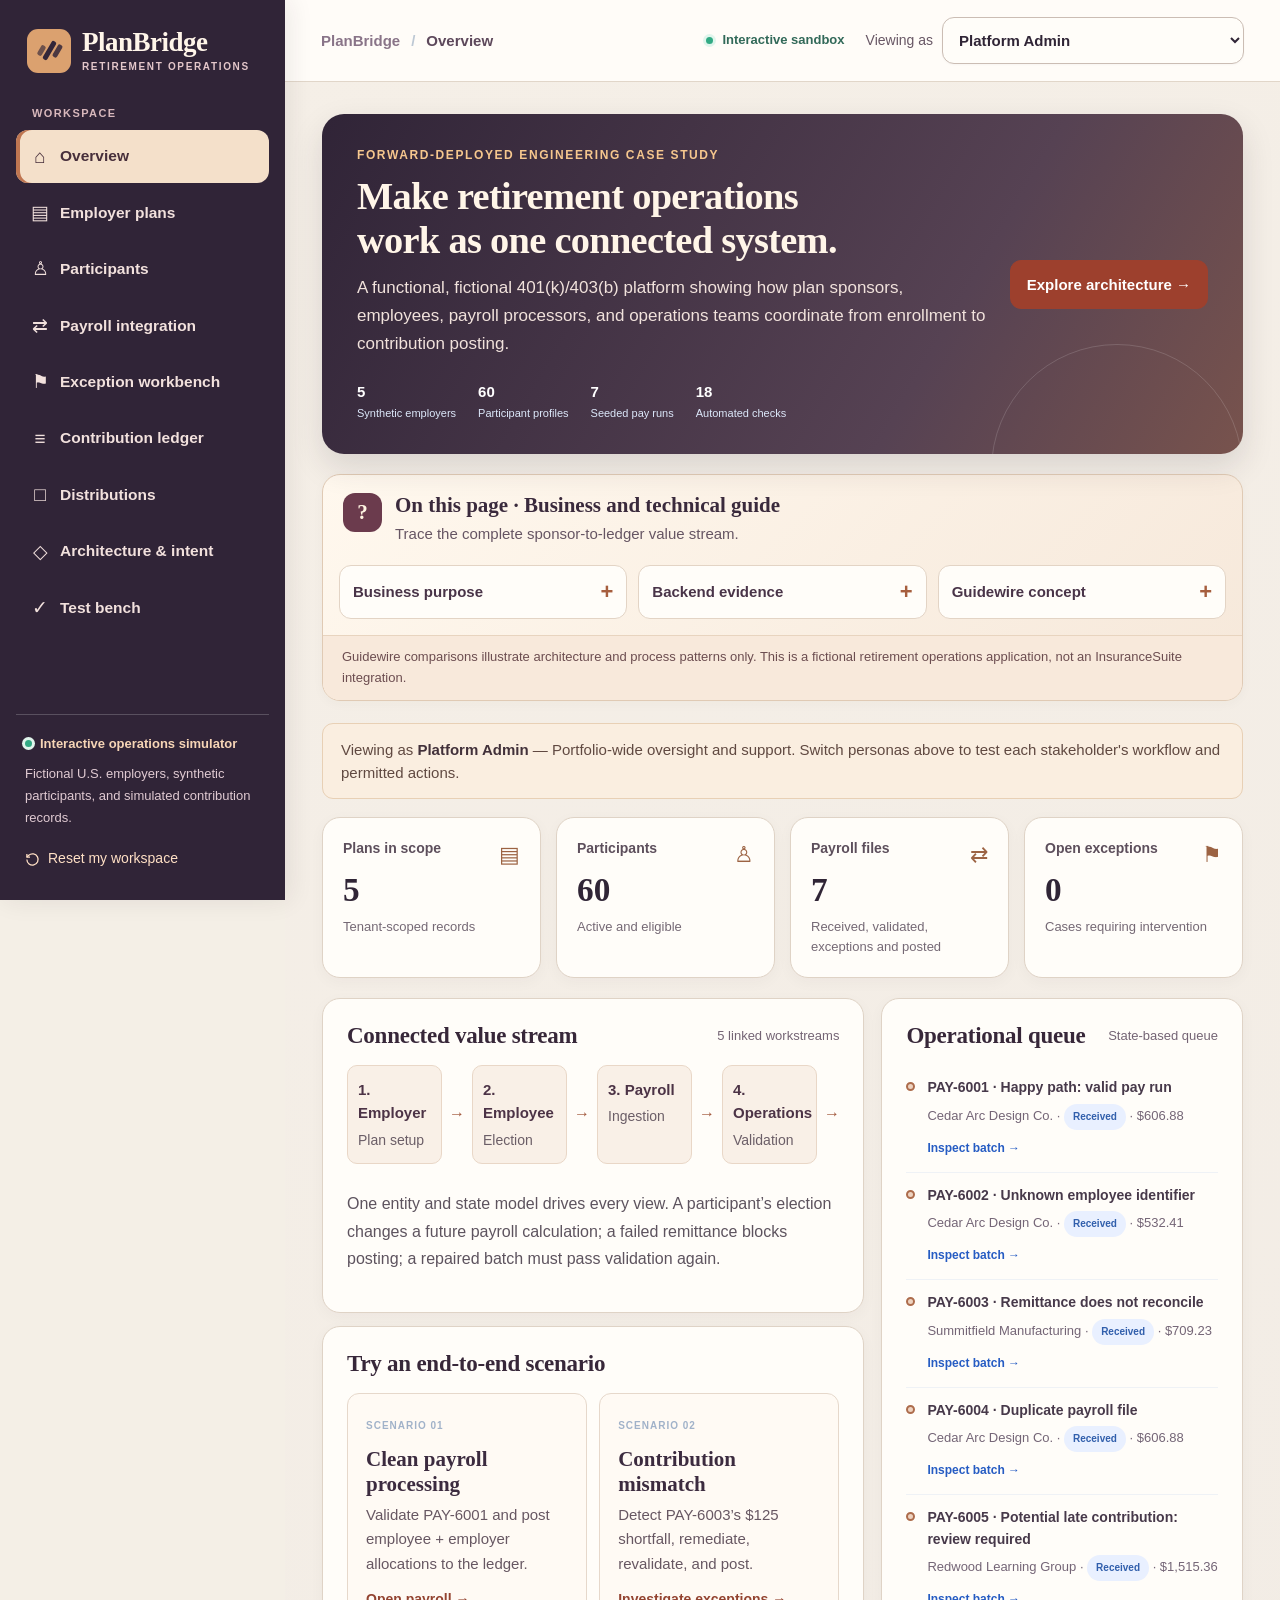
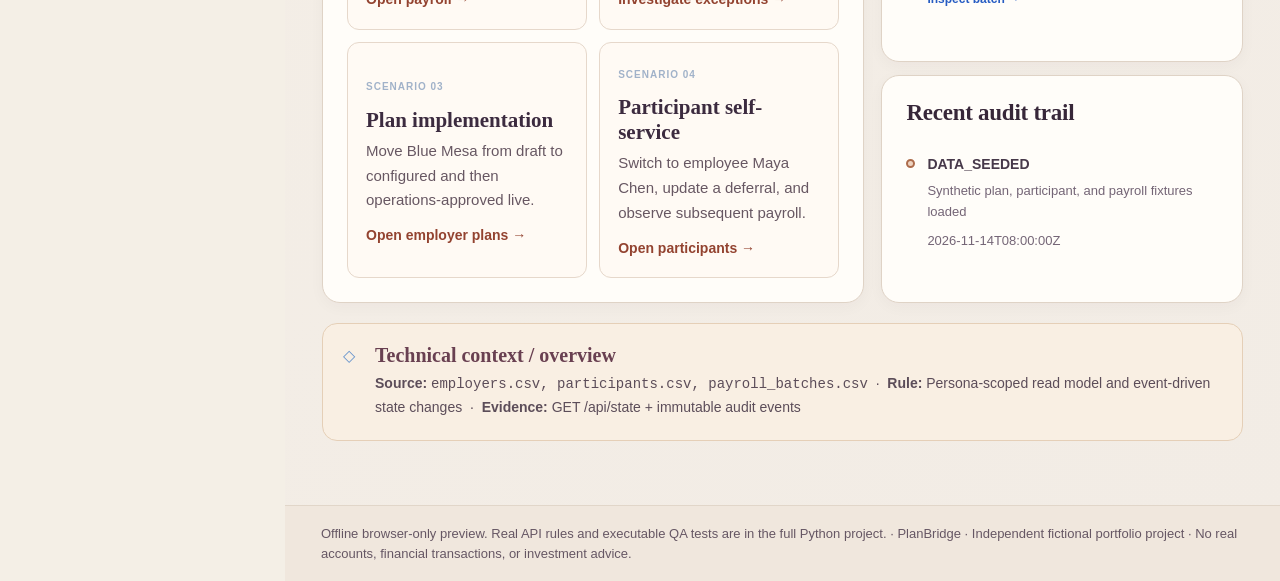
==== commit d9285941: "build: synchronize offline preview with accessible v2 interface" ====
--- a/preview.html
+++ b/preview.html
@@ -8,6 +8,47 @@
 @media(max-width:1150px){.sidebar{width:223px}.stats{grid-template-columns:repeat(2,1fr)}.split-list{grid-template-columns:220px 1fr}.topbar{padding:13px 23px}main{padding:26px 24px 55px}.top-controls{gap:12px}.environment{display:none}}
 @media(max-width:820px){.sidebar{position:fixed;left:-290px;transition:left .2s;box-shadow:8px 0 36px #172b4b14}.sidebar.open{left:0}.mobile-menu{display:inline-flex;border:0;background:#edf3fc;padding:9px 12px;border-radius:9px;color:#3f6395}.topbar{min-height:66px}.columns,.columns.equal,.split-list{grid-template-columns:1fr}.list-select{grid-template-columns:repeat(2,minmax(0,1fr))}.cards-3{grid-template-columns:1fr 1fr}.persona select{max-width:170px}}
 @media(max-width:570px){main{padding:20px 15px 38px}.topbar{padding:11px 15px;gap:8px}.top-crumb,.crumb-slash{display:none}.persona{gap:5px}.persona label{display:none}.persona select{max-width:158px;font-size:11px}.top-controls{margin-left:auto}.hero{padding:22px;grid-template-columns:1fr}.hero h1{font-size:24px}.hero .btn{justify-self:start}.head{display:block}.head h1{font-size:24px}.head .btn{margin-top:13px}.stats{gap:9px}.stat{padding:14px}.stat-val{font-size:22px}.stat-label{font-size:10px}.scenario-grid,.cards-3,.quality-summary{grid-template-columns:1fr}.panel,.detail{padding:16px}.definition{grid-template-columns:1fr 1fr}.list-select{grid-template-columns:1fr}.flow-step{min-width:120px}.technical-context{padding:14px}.footer{padding:15px;font-size:10px}.data-table th,.data-table td{padding:11px 12px}.tool-row .search-input{width:100%}}
+
+
+/* PLANBRIDGE-V2-EDITORIAL-THEME */
+/* Editorial plum + terracotta palette, larger accessible text and fluid layout. */
+:root{--ink:#302536;--muted:#655965;--blue:#9d402d;--border:#e1d6cb;--white:#fffdf9;--soft:#f8f0e8;--radius:18px;font-family:"Trebuchet MS","Segoe UI",Arial,sans-serif;color:#302536;background:#f4efe6;font-size:16px;line-height:1.55}
+html{-webkit-text-size-adjust:100%;scroll-behavior:smooth}body{background:#f4efe6;color:#302536;font-size:16px}
+button,input,select{font-size:16px}button,a,input,select,summary{touch-action:manipulation}
+button:focus-visible,select:focus-visible,input:focus-visible,a:focus-visible,summary:focus-visible{outline:3px solid #dba84d;outline-offset:3px}
+.app-shell{max-width:100%}.sidebar{background:#302437;border-right:0;color:#fff2e7;width:285px;box-shadow:4px 0 24px #281d2e17;padding:25px 16px}
+.brand strong{font:700 27px Georgia,serif;color:#fff5e9;letter-spacing:-.5px}.brand small{font-size:10px;color:#e4c7ca}.brand-mark{background:#dba16f;width:44px;height:44px}.brand-mark span{background:#332639}
+.nav-label{color:#d8b8bc;font-size:11px}.nav-item{font-size:15.5px;min-height:48px;color:#f2e1dd;padding:12px 15px;border-radius:12px}.nav-item:hover{background:#574357;color:#fff}.nav-item.active{background:#f4e0ca;color:#472f3b;box-shadow:inset 4px 0 #bf7651}.nav-item.active:hover{color:#472f3b;background:#ffe8cc}
+.sidebar-bottom{border-top:1px solid #ffffff33}.mini-title{font-size:13px;color:#f6d5b6}.sidebar-bottom p{font-size:13px;color:#e0cad2}.subtle-action{font-size:14px;color:#ffe0c5}
+.main-wrap{background:linear-gradient(145deg,#f5efe7,#f2ece5)}.topbar{background:#fffcf8;border-color:#e1d6c9;min-height:82px;padding:14px 36px}
+.top-meta{font-size:15px;color:#5d485b}.top-crumb{color:#897488}.persona label{font-size:14px;color:#685765}.persona select{font-size:15px;color:#302536;background:#fffdf9;border-color:#cbbdb4;padding:12px;min-height:47px;max-width:350px;border-radius:12px}.environment{font-size:13px;color:#326959}
+main{max-width:1600px;padding:32px 37px 64px}.footer{font-size:13px;background:#f0e7dd;color:#665764;padding:18px 36px;border-color:#e1d6c9}
+.eyebrow{font-size:12px;color:#9e4d36}.head h1{font:700 clamp(29px,3vw,42px)/1.15 Georgia,"Palatino Linotype",serif;letter-spacing:-.65px;color:#302536}.head p{font-size:16px;line-height:1.7;color:#635761;max-width:800px}
+.hero{background:linear-gradient(120deg,#302437,#564253 67%,#78534d);border-radius:22px;box-shadow:0 13px 32px #30243722;padding:32px 35px}.hero h1{font:700 clamp(30px,3vw,43px)/1.15 Georgia,serif;color:#fff5e8}.hero p{font-size:17px;color:#f1e2dc;line-height:1.65}.hero .eyebrow{color:#f6c78e}.hero-facts{font-size:14px;color:#f3ddcc}
+.stat,.panel,.card,.detail{background:#fffdf9;border:1px solid #dfd3c6;border-radius:18px;box-shadow:0 4px 15px #30243709}
+.panel{padding:24px}.panel-title h2{font:700 23px Georgia,serif;color:#372739}.panel-title .hint{font-size:13px;color:#746474}
+.stat{padding:20px}.stat-label{font-size:14px;color:#5d4f5c}.stat-val{font:700 clamp(26px,2.6vw,36px) Georgia,serif;letter-spacing:0;color:#302536;overflow-wrap:anywhere}.stat-foot{font-size:13px;color:#756975}.stat-ico{font-size:22px;color:#9c6343}
+.lead{font-size:16px;line-height:1.7;color:#5d535e}.btn{font-size:15px;min-height:45px;padding:12px 16px;border-radius:11px;background:#fff9f0;color:#563a4b;border-color:#d0bfb2;white-space:normal}.btn:hover{background:#f3e6d7;color:#503347}.btn.primary{background:#9d402d;border-color:#9d402d;color:white}.btn.primary:hover{background:#7f2f1f;border-color:#7f2f1f}.btn.small{font-size:14px;min-height:41px;padding:9px 13px}
+.persona-banner{font-size:15px;padding:14px 18px;color:#604941;background:#faeee0;border-color:#e8d0b5}.persona-banner b{color:#42313a}
+.scenario{border-color:#e6d8cb;background:#fffaf4;padding:18px}.scenario h3{font:700 21px Georgia,serif;color:#3c2b3f}.scenario p{font-size:15px;line-height:1.65;color:#675762}.scenario .go{color:#934330;font-size:14px;font-weight:800}
+.tree li{font-size:15px;line-height:1.65;background:#f8efe5;color:#514653;border-left-color:#ac7353;padding:13px 15px}.tree b{font-size:16px;color:#473246}
+.flowline{max-width:100%;overflow-x:auto;padding-bottom:10px}.flow-step{background:#f9f0e7;border-color:#e9d7c7}.flow-step strong{font-size:15px;color:#4c3346}.flow-step span{font-size:14px;color:#6b5e67}.flow-arrow{color:#a2583c}
+.table-wrap{max-width:100%;overflow-x:auto;-webkit-overflow-scrolling:touch}.data-table{min-width:620px;font-size:15px}.data-table th{font-size:13px;padding:13px;background:#f5ebe1;color:#5f4d5c}.data-table td{font-size:15px;padding:13px;color:#463946;line-height:1.5}
+.subtext,.instruction,.note,.list-caption{font-size:14px;line-height:1.6;color:#705f71}.select-card{font-size:15px;background:#fff9f1;border-color:#e4d5c6}.select-card.active{background:#f8e9d9;border-color:#c59173}.definition dt{font-size:13px}.definition dd{font-size:16px}.field label{font-size:15px;color:#59485b}.field input,.field select,.search-input{font-size:16px;min-height:46px;padding:11px;border-color:#d2c2b5;background:#fffdfa;color:#302536;max-width:100%}
+.event strong{font-size:14px;color:#47394a}.event p,.event time{font-size:13px;color:#746576}.event-dot{border-color:#ad6c4c;background:#eed3c0}
+.test-card{border-color:#e4d4c5;background:#fffaf3;padding:15px}.test-card b{font-size:16px}.test-card p{font-size:14px;line-height:1.6;color:#695d69}.section-heading{font-size:15px}.quality-summary div{background:#f8eee3}.quality-summary span{font-size:14px}.empty,.loading{font-size:15px}.empty p{font-size:15px}
+.technical-context{background:#f9efe3;border-color:#e5cfb7;border-radius:15px;padding:20px}.technical-context h3{font:700 20px Georgia,serif;color:#694051}.technical-context p,.technical-context code{font-size:14px;line-height:1.65;color:#5c4d59}.code{font-size:14px;max-width:100%;overflow-x:auto}.toast{background:#33243b;font-size:15px;line-height:1.55}
+.columns>*,.panel,.detail,.card-stack,.split-list>*,.stat,.context-guide{min-width:0}
+.context-guide{background:linear-gradient(135deg,#fff8ee,#f6e8da);border:1px solid #e0cab4;border-radius:18px;margin:0 0 22px;overflow:visible;box-shadow:0 3px 12px #40302008}
+.context-intro{display:flex;gap:13px;align-items:flex-start;padding:18px 20px}.context-icon{background:#6b3b4d;color:#fff5e2;font:bold 21px Georgia,serif;width:39px;height:39px;border-radius:12px;display:flex;align-items:center;justify-content:center;flex-shrink:0}.context-intro h2{font:700 21px Georgia,serif;color:#3a2a3c;margin:0 0 4px}.context-intro p{font-size:15px;line-height:1.65;color:#665563;margin:0}
+.context-topics{display:grid;grid-template-columns:repeat(3,minmax(0,1fr));gap:11px;padding:0 16px 16px}.context-topic{border:1px solid #e3d4c5;border-radius:12px;background:#fffdf9;min-width:0}.context-topic[open]{border-color:#bc9075}.context-topic summary{list-style:none;cursor:pointer;font-size:15px;font-weight:800;color:#493448;min-height:52px;padding:13px;display:flex;align-items:center;justify-content:space-between;gap:8px}.context-topic summary::-webkit-details-marker{display:none}.context-topic summary:after{content:"+";font:bold 22px sans-serif;color:#a65e3e}.context-topic[open] summary:after{content:"−"}.context-answer{font-size:15px;color:#5f5260;line-height:1.7;padding:0 13px 15px}.context-note{font-size:13px;line-height:1.6;color:#6c4d50;padding:11px 19px;background:#f8e9db;border-top:1px solid #e8d4bf;border-radius:0 0 17px 17px}
+.help-inline{display:inline-flex;position:relative;vertical-align:middle;margin-left:5px}.help-inline summary{list-style:none;display:flex;align-items:center;justify-content:center;width:23px;height:23px;border-radius:50%;border:1px solid #b78a70;color:#784938;background:#fff8ec;cursor:pointer;font-size:13px;font-weight:900}.help-inline summary::-webkit-details-marker{display:none}.help-inline-answer{position:absolute;top:30px;left:0;z-index:10;width:min(290px,70vw);white-space:normal;background:#342b3c;color:#fff3e6;border:1px solid #574558;box-shadow:0 10px 25px #1b152844;border-radius:12px;padding:12px;font-size:14px;line-height:1.5;font-weight:500}
+.mobile-menu{min-height:45px;min-width:45px;font-size:22px;border:1px solid #d9c1ad;border-radius:11px;background:#f5e5d6;color:#6a3d48}.nav-scrim{position:fixed;inset:0;background:#291e3259;z-index:50;display:none}.nav-scrim.show{display:block}
+@media(max-width:1200px){.sidebar{width:250px}.topbar{padding:14px 23px}main{padding:25px 22px}.context-topics{grid-template-columns:repeat(2,minmax(0,1fr))}}
+@media(max-width:900px){.sidebar{position:fixed;left:0;width:min(330px,88vw);height:100dvh;transform:translateX(-110%);transition:transform .2s ease;overflow-y:auto;z-index:51}.sidebar.open{left:0;transform:translateX(0);box-shadow:12px 0 40px #1a112849}.mobile-menu{display:inline-flex;align-items:center;justify-content:center}.columns,.columns.equal,.split-list{grid-template-columns:minmax(0,1fr)}.main-wrap{width:100%}.stats{grid-template-columns:repeat(2,minmax(0,1fr))}}
+@media(max-width:600px){.topbar{padding:12px 15px;min-height:75px}.top-crumb,.crumb-slash,.persona label{display:none}.top-controls{margin-left:auto;max-width:calc(100% - 55px)}.persona select{width:min(67vw,265px);max-width:100%;font-size:16px}.head{display:block}.head h1{font-size:30px}.head p{font-size:16px}.head .btn{margin-top:13px;width:100%}main{padding:19px 13px 37px}.hero{padding:27px 20px;grid-template-columns:minmax(0,1fr)}.hero h1{font-size:31px}.hero p{font-size:16px}.hero .btn{width:100%;justify-self:stretch}.stats{gap:10px}.stat{padding:15px 13px}.stat-val{font-size:28px}.stat-label{font-size:13px}.panel,.detail{padding:18px 15px}.panel-title{display:block}.panel-title h2{font-size:23px}.panel-title .hint{display:block;margin-top:5px}.scenario-grid,.cards-3,.quality-summary,.list-select{grid-template-columns:minmax(0,1fr)}.definition{grid-template-columns:repeat(2,minmax(0,1fr))}.action-row .btn{width:100%}.field input,.field select,.search-input{min-width:0;width:100%}.context-topics{grid-template-columns:minmax(0,1fr);padding:0 12px 13px}.context-intro{padding:16px}.context-note{padding:11px 16px}.technical-context{padding:15px}.footer{font-size:13px;padding:15px}.toast{right:12px;left:12px;bottom:12px;max-width:none}}
+@media(max-width:360px){.stats{grid-template-columns:minmax(0,1fr)}.hero h1{font-size:28px}.head h1{font-size:27px}}
+@media(prefers-reduced-motion:reduce){html{scroll-behavior:auto}.sidebar{transition:none}}
 </style>
 </head><body>
 <div class="app-shell">
@@ -128,12 +169,12 @@
 const showToast=(msg,error=false)=>{const e=$('#toast');e.textContent=msg;e.className='toast'+(error?' error':'');e.hidden=false;clearTimeout(toastTimer);toastTimer=setTimeout(()=>e.hidden=true,6500)};
 async function api(path,body=null){const res=await fetch(path,{method:body?'POST':'GET',credentials:'same-origin',headers:{...(body?{'Content-Type':'application/json','X-Demo-CSRF':CSRF}:{})},...(body?{body:JSON.stringify(body)}:{})});let out;try{out=await res.json()}catch(_){throw Error('Invalid server response')}if(!res.ok)throw Error(out.error||`HTTP ${res.status}`);return out;}
 async function refresh(){const out=await api('/api/state');S=out.data;CSRF=out.csrf;render();}
-async function act(action,payload={}){try{const out=await api(action==='run_tests'?'/api/tests':'/api/action',action==='run_tests'?{}:{type:action,...payload});if(action==='run_tests'){report=out;page='quality';showToast(`Baseline report loaded: ${report.passed}/${report.total} passed`)}else{S=out.data;lastEvidence={action,payload,output:out.evidence};showToast(out.message)}render()}catch(e){showToast(e.message,true)}}
+async function act(action,payload={}){try{const out=await api(action==='run_tests'?'/api/tests':'/api/action',action==='run_tests'?{}:{type:action,...payload});if(action==='run_tests'){report=out;page='quality';showToast(`Test execution complete: ${report.passed}/${report.total} passed`)}else{S=out.data;lastEvidence={action,payload,output:out.evidence};showToast(out.message)}render()}catch(e){showToast(e.message,true)}}
 async function changeActor(actor){try{const out=await api('/api/actor',{actor});S=out.data;selectedEmployer=S.employers[0]?.id||'';selectedPerson=S.people[0]?.id||'';selectedBatch=S.batches[0]?.id||'';if(S.actor.role==='participant'&&!['overview','participants','requests','architecture','quality'].includes(page))page='overview';render();showToast(`Viewing as ${S.actor.label}`)}catch(e){showToast(e.message,true)}}
 const capRows=(rows)=>rows.length?rows.join(''):`<tr><td colspan="8"><div class="empty">No records in this view.</div></td></tr>`;
 const can=(...roles)=>roles.includes(S.actor.role);
 function renderNav(){const navKeys=['overview','employers','participants','payroll','exceptions','ledger','requests','architecture','quality'];const allowed=navKeys.filter(k=>S.actor.role!=='participant'||['overview','participants','requests','architecture','quality'].includes(k));$('#nav').innerHTML=allowed.map(k=>`<button type="button" class="nav-item ${page===k?'active':''}" data-nav="${k}"><span style="font-size:19px;width:18px;text-align:center">${icons[k]}</span>${titles[k]}</button>`).join('');$('#crumb-current').textContent=titles[page];const selector=$('#actor-select');selector.innerHTML=S.actors.map(a=>`<option value="${esc(a.id)}" ${a.id===S.actor.id?'selected':''}>${esc(a.label)}</option>`).join('')}
-function render(){if(!S)return;renderNav();let html='';try{html=({overview:renderOverview,employers:renderEmployers,participants:renderParticipants,payroll:renderPayroll,exceptions:renderExceptions,ledger:renderLedger,requests:renderRequests,architecture:renderArchitecture,quality:renderQuality}[page]||renderOverview)()}catch(e){html=`<div class="notice">This view could not render: ${esc(e.message)}</div>`;console.error(e)}$('#app').innerHTML=html;}
+function render(){if(!S)return;renderNav();let html='';try{html=({overview:renderOverview,employers:renderEmployers,participants:renderParticipants,payroll:renderPayroll,exceptions:renderExceptions,ledger:renderLedger,requests:renderRequests,architecture:renderArchitecture,quality:renderQuality}[page]||renderOverview)()}catch(e){html=`<div class="notice">This view could not render: ${esc(e.message)}</div>`;console.error(e)}$('#app').innerHTML=html;renderAssistance(page);}
 function renderOverview(){const actor=S.actor,stats=S.stats;const view=actor.role==='participant';let current=S.batches.filter(b=>b.state==='received'||b.state==='exception');return `
 <div class="hero"><div><div class="eyebrow">FORWARD-DEPLOYED ENGINEERING CASE STUDY</div><h1>Make retirement operations<br>work as one connected system.</h1><p>A functional, fictional 401(k)/403(b) platform showing how plan sponsors, employees, payroll processors, and operations teams coordinate from enrollment to contribution posting.</p><div class="hero-facts"><span><b>5</b> Synthetic employers</span><span><b>60</b> Participant profiles</span><span><b>7</b> Seeded pay runs</span><span><b>18</b> Automated checks</span></div></div>${button('Explore architecture →','go',{page:'architecture'},'primary')}</div>
 <div class="persona-banner">Viewing as <b>${esc(actor.label)}</b> — ${esc(actor.note)}. Switch personas above to test each stakeholder's workflow and permitted actions.</div>
@@ -164,9 +205,9 @@
     "errors": [["REMITTANCE_MISMATCH", "..."]]
   }
 }</pre><p class="lead">Permissions and state transitions are validated in the Python engine, not merely disabled in the UI.</p>`)}${panel('Integration and production boundaries',`<ul class="tree"><li><b>Demo adapters</b>Payroll provider names and file payloads are simulated; there are no external vendor credentials</li><li><b>Session isolation</b>Independent synthetic workspace per visitor in server memory, resettable and ephemeral</li><li><b>Not production security</b>The persona switcher is deliberately open, not a real IAM provider or login</li><li><b>Not regulatory software</b>2026 contribution limit shown as simplified screening; no age, catch-up, plan-specific or jurisdiction determinations</li><li><b>Deployment path</b>Python 3 standard library; no databases, API keys or paid services required</li></ul>`)}${panel('Reference controls',`<p class="lead">The simulator captures concepts used in U.S. retirement plans—employee elective deferrals, employer matching, deposit timing, and plan fiduciary oversight. It does not implement legal compliance rules.</p><p class="lead"><a href="https://www.irs.gov/retirement-plans/401k-plan-overview" target="_blank" rel="noopener noreferrer">IRS: 401(k) overview ↗</a></p><p class="lead"><a href="https://www.dol.gov/agencies/ebsa/about-ebsa/our-activities/resource-center/faqs/retirement-plans-and-erisa" target="_blank" rel="noopener noreferrer">DOL: ERISA and contribution timing ↗</a></p>`)}</div></div>${tech('README.md, engine.py, seed.py, quality.py','Server-side ownership, explicit state transitions, isolated test fixtures','Audit events, response evidence, reproducible test results')}`}
-function renderQuality(){let rows=report?.results||[],pass=report?.passed||0;let categories=['Unit','Integration','E2E','RBAC','Security','UAT'];return `${head('Test bench',subtitles.quality,button('Show baseline QA report','run_tests',{},'primary'))}<div class="stats">${stat('Runnable checks',18,'No changes to visitor state')}${stat('Executed',report?.total??'—','Last in-session run')}${stat('Passed',report?pass:'—','Evidence per case')}${stat('Failed',report?.failed??'—','Actionable failure output')}</div>${panel('Live execution results',rows.length?`<div class="quality-summary"><div><b>${report.total}</b><span>Total executed</span></div><div><b style="color:#178254">${pass}</b><span>Passed</span></div><div><b style="color:#a74d40">${report.failed}</b><span>Failed</span></div></div><p class="instruction">${esc(report.execution)}</p><div class="test-list">${categories.map(category=>`<div class="section-heading">${category} checks</div>${rows.filter(r=>r.category===category).map(r=>`<div class="test-card"><div><b>${esc(r.name)}</b><p>${esc(r.evidence)}</p></div>${badge(r.status==='PASS'?'validated':'exception')}</div>`).join('')}`).join('')}</div>`:`<div class="empty"><h3>Run the isolated QA suite</h3><p>Exercises contribution math, data integrity, invalid payroll files, exception remediation, replay protection, participant authorization, lifecycle gates, and distribution review. Click “Show baseline QA report.”</p></div>`,'Deterministic engine checks, not read-only placeholders')}<div class="columns equal" style="margin-top:18px">${panel('Defect and exception fixtures',`<div class="table-wrap"><table class="data-table"><thead><tr><th>Case</th><th>Expected result</th><th>Severity</th></tr></thead><tbody><tr><td>PAY-6002<br><span class="subtext">Unmatched participant</span></td><td>BLOCK + case</td><td>High</td></tr><tr><td>PAY-6003<br><span class="subtext">$125 short remittance</span></td><td>BLOCK + reconcile</td><td>High</td></tr><tr><td>PAY-6004<br><span class="subtext">Duplicate external ID</span></td><td>BLOCK after first run validated</td><td>Medium</td></tr><tr><td>PAY-6005<br><span class="subtext">Timeliness review</span></td><td>HUMAN REVIEW</td><td>Medium</td></tr></tbody></table></div>`)}${panel('Validation strategy',`<ul class="tree"><li><b>Unit</b>Contribution/match arithmetic, percentage precision, edge cases</li><li><b>Integration</b>Employer–participant mapping, reconciliation, review flags</li><li><b>System / E2E</b>Multi-step payroll-to-ledger, remediation, duplicate post prevention</li><li><b>RBAC / security</b>Cross-employer access, role constraints, invalid inputs</li><li><b>Business UAT</b>Sponsor activation, distribution review gating, self-service</li><li><b>Deployment smoke</b>GET /health; status returns healthy without any external API</li></ul>`)}</div>${tech('quality.py → fresh Engine instances per check','No subprocess execution; no mutation of active browser state','POST /api/tests returns JSON PASS/FAIL cases and inspectable evidence')}`}
+function renderQuality(){let rows=report?.results||[],pass=report?.passed||0;let categories=['Unit','Integration','E2E','RBAC','Security','UAT'];return `${head('Test bench',subtitles.quality,button('Run all 18 checks','run_tests',{},'primary'))}<div class="stats">${stat('Runnable checks',18,'No changes to visitor state')}${stat('Executed',report?.total??'—','Last in-session run')}${stat('Passed',report?pass:'—','Evidence per case')}${stat('Failed',report?.failed??'—','Actionable failure output')}</div>${panel('Live execution results',rows.length?`<div class="quality-summary"><div><b>${report.total}</b><span>Total executed</span></div><div><b style="color:#178254">${pass}</b><span>Passed</span></div><div><b style="color:#a74d40">${report.failed}</b><span>Failed</span></div></div><p class="instruction">${esc(report.execution)}</p><div class="test-list">${categories.map(category=>`<div class="section-heading">${category} checks</div>${rows.filter(r=>r.category===category).map(r=>`<div class="test-card"><div><b>${esc(r.name)}</b><p>${esc(r.evidence)}</p></div>${badge(r.status==='PASS'?'validated':'exception')}</div>`).join('')}`).join('')}</div>`:`<div class="empty"><h3>Run the isolated QA suite</h3><p>Exercises contribution math, data integrity, invalid payroll files, exception remediation, replay protection, participant authorization, lifecycle gates, and distribution review. Click “Run all 18 checks.”</p></div>`,'Deterministic engine checks, not read-only placeholders')}<div class="columns equal" style="margin-top:18px">${panel('Defect and exception fixtures',`<div class="table-wrap"><table class="data-table"><thead><tr><th>Case</th><th>Expected result</th><th>Severity</th></tr></thead><tbody><tr><td>PAY-6002<br><span class="subtext">Unmatched participant</span></td><td>BLOCK + case</td><td>High</td></tr><tr><td>PAY-6003<br><span class="subtext">$125 short remittance</span></td><td>BLOCK + reconcile</td><td>High</td></tr><tr><td>PAY-6004<br><span class="subtext">Duplicate external ID</span></td><td>BLOCK after first run validated</td><td>Medium</td></tr><tr><td>PAY-6005<br><span class="subtext">Timeliness review</span></td><td>HUMAN REVIEW</td><td>Medium</td></tr></tbody></table></div>`)}${panel('Validation strategy',`<ul class="tree"><li><b>Unit</b>Contribution/match arithmetic, percentage precision, edge cases</li><li><b>Integration</b>Employer–participant mapping, reconciliation, review flags</li><li><b>System / E2E</b>Multi-step payroll-to-ledger, remediation, duplicate post prevention</li><li><b>RBAC / security</b>Cross-employer access, role constraints, invalid inputs</li><li><b>Business UAT</b>Sponsor activation, distribution review gating, self-service</li><li><b>Deployment smoke</b>GET /health; status returns healthy without any external API</li></ul>`)}</div>${tech('quality.py → fresh Engine instances per check','No subprocess execution; no mutation of active browser state','POST /api/tests returns JSON PASS/FAIL cases and inspectable evidence')}`}
 document.addEventListener('click',async e=>{
- const nav=e.target.closest('[data-nav]');if(nav){page=nav.dataset.nav;filter='';render();$('#sidebar').classList.remove('open');window.scrollTo(0,0);return}
+ const nav=e.target.closest('[data-nav]');if(nav){page=nav.dataset.nav;filter='';render();closePlanBridgeDrawer();window.scrollTo(0,0);return}
  const emb=e.target.closest('[data-employer]');if(emb){selectedEmployer=emb.dataset.employer;render();return}
  const per=e.target.closest('[data-person]');if(per){selectedPerson=per.dataset.person;render();return}
  const bat=e.target.closest('[data-batch]');if(bat){selectedBatch=bat.dataset.batch;render();return}
@@ -183,7 +224,76 @@
 document.addEventListener('input',e=>{if(e.target.id==='people-filter'){filter=e.target.value;const value=e.target.selectionStart;render();const el=$('#people-filter');if(el){el.focus();el.setSelectionRange(value,value)}}});
 $('#actor-select').addEventListener('change',e=>changeActor(e.target.value));
 $('#reset-btn').addEventListener('click',()=>{const el=document.createElement('button');el.dataset.action='reset';el.hidden=true;document.body.appendChild(el);el.click();el.remove()});
-$('#menu-toggle').addEventListener('click',()=>$('#sidebar').classList.toggle('open'));
+$('#menu-toggle').addEventListener('click',togglePlanBridgeDrawer);
 refresh().catch(err=>{$('#app').innerHTML=`<div class="notice">Unable to load the API: ${esc(err.message)}</div>`});
+
+
+/* PLANBRIDGE-V2-CONTEXT-HELP — touchscreen & keyboard accessible, with explicit Guidewire analogy boundaries. */
+const guideCards={
+ overview:["Trace the complete sponsor-to-ledger value stream.",["Business purpose","Switch stakeholder personas to follow the same fictional records through onboarding, elections, payroll, exceptions and posting."],["Backend evidence","Every action calls the Python API and produces a state transition or auditable evidence; tenant and role checks live on the server."],["Guidewire concept","Comparable cross-application orchestration: PolicyCenter policy changes can feed BillingCenter billing requests. PlanBridge models retirement-plan data and has no Guidewire connection."]],
+ employers:["Explore controlled plan activation and cross-team signoff.",["Try the workflow","Select Blue Mesa Kitchens. Move draft → configured as a sponsor; Operations is required for configured → live."],["Technical detail","advance_plan checks current state, the requesting role, employer scope and allowed next state; rejected actions cannot skip stages."],["Guidewire concept","PolicyCenter also uses controlled, authorized policy-job lifecycles. Plan configuration here is not a PolicyCenter insurance transaction."]],
+ participants:["Follow a participant election without rewriting financial history.",["Try the workflow","Switch to Employee · Maya Chen and change a deferral rate. The new election affects future unprocessed payroll only."],["Technical detail","set_deferral validates actor, ownership, rate boundaries and an audit event, while previously posted ledger entries remain unchanged."],["Guidewire concept","Similar change-control principle to PolicyCenter endorsements: permission, effective time and recorded transaction, but no shared insurance entities."]],
+ payroll:["Demonstrate integration validation before fictional funds posting.",["Try the workflow","Select PAY-6001. Validate as Payroll Specialist, post as Operations Analyst and try posting twice to test idempotency."],["Technical detail","validate_batch checks employer/participant mapping, duplicates, remittance totals, elections and timing flags. Only validated batches can post."],["Guidewire concept","BillingCenter handles insurance charges, invoices and payments. This retirement payroll flow uses different objects but shares reconciliation and transaction-integrity concerns."]],
+ exceptions:["Resolve failures through ownership, repair and revalidation.",["Try the workflow","Validate PAY-6003 to surface the $125 short remittance. Repair as Operations, revalidate, then post only after checks pass."],["Technical detail","Exception codes and evidence are recorded; a repair does not automatically authorize posting. State gates and the audit journal enforce the sequence."],["Guidewire concept","Conceptual parallel with ClaimCenter activities: assigned owner, exception/case data, work queue, action evidence and closure. Payroll exceptions are not insurance claims."]],
+ ledger:["Inspect participant-level audit evidence of fictional posting.",["Try the workflow","Post validated PAY-6001 and inspect employee + employer allocation entries and the source batch reference."],["Technical detail","Post rechecks a validated batch and rejects duplicate posting. All entries are synthetic; no payment processor, bank or custodian is connected."],["Guidewire concept","Comparable to financial traceability in BillingCenter: account for source references, reconciliation and posting integrity. Retirement contributions are not policy premiums."]],
+ requests:["Demonstrate employee self-service requiring human review.",["Try the workflow","As Employee · Maya Chen, submit a distribution inquiry and switch to Operations to review it."],["Technical detail","Role- and participant-scoped requests move to reviewed_no_disbursement; the simulator never makes payments."],["Guidewire concept","Broadly similar to ClaimCenter activity/review workflows and authorization gates; it does not adjudicate claims or issue claim payments."]],
+ architecture:["Inspect the FDE architecture and its production boundaries.",["Solution intent","A role-based interface orchestrates sponsor plans, participants, payroll files, exceptions and simulated ledger events."],["System contract","A Python HTTP API owns state, role checks, reconciliation, audit events and test execution. Production would add OIDC, persistence, provider adapters and secure event processing."],["Guidewire reference","InsuranceSuite Cloud API provides REST access to PolicyCenter, BillingCenter and ClaimCenter. PlanBridge is not a Guidewire system, integration or implementation."]],
+ quality:["Prove behavior with executable, observable test cases.",["Try the workflow","Run all 18 isolated checks. Inspect each PASS/FAIL and evidence, then attempt invalid actions in the scenario pages."],["Technical detail","The deterministic test bench uses fresh engine instances; 21 Python unit/workflow tests also cover validation, tenant scoping and state gates."],["Guidewire parallel","The approach maps to Guidewire SIT/UAT: API contracts, negative paths, cross-module dependencies, security, reconciliation and release evidence—not tests executed against InsuranceSuite."]]
+};
+const glossaryHints={
+ status:"Lifecycle state is supplied by the workflow engine, not freely editable in the browser.",
+ state:"Only permitted business transitions can progress a record; invalid states block downstream work.",
+ batch:"A fictional payroll run, identified by an external run reference checked for duplicates.",
+ employer:"A fictional tenant with role-based permissions and isolated records.",
+ participant:"A retirement plan member whose employer and permissions are validated server-side.",
+ remitted:"Received amount must reconcile with calculated employee and employer contributions.",
+ expected:"Calculated amount based on payroll inputs, plan rules and participant elections.",
+ amount:"Fictional transaction amount; this app never moves real money.",
+ exception:"Blocking or review-required event with a reason, owner and evidence.",
+ owner:"Role accountable for resolving this operational task.",
+ deferral:"Employee contribution election applied to future unprocessed payroll.",
+ ledger:"Simulated allocation records created after a validated payroll batch posts.",
+ date:"Illustrative source or processing date from synthetic test data."
+};
+function renderAssistance(view){
+ const model=guideCards[view]||guideCards.overview,app=document.querySelector('#app');
+ if(!app||app.querySelector('.context-guide'))return;
+ const markup='<section class="context-guide" aria-label="Page guidance and technical context"><div class="context-intro"><span class="context-icon" aria-hidden="true">?</span><div><h2>On this page · Business and technical guide</h2><p>'+esc(model[0])+'</p></div></div><div class="context-topics">'+model.slice(1).map(([heading,detail])=>'<details class="context-topic"><summary>'+esc(heading)+'</summary><div class="context-answer">'+esc(detail)+'</div></details>').join('')+'</div><div class="context-note">Guidewire comparisons illustrate architecture and process patterns only. This is a fictional retirement operations application, not an InsuranceSuite integration.</div></section>';
+ const top=app.querySelector('.head,.hero');
+ if(top)top.insertAdjacentHTML('afterend',markup);else app.insertAdjacentHTML('afterbegin',markup);
+ app.querySelectorAll('.data-table th').forEach(th=>{
+   let value=(th.textContent||'').toLowerCase();
+   let entry=Object.entries(glossaryHints).find(([word])=>value.includes(word));
+   if(!entry||th.querySelector('.help-inline'))return;
+   th.insertAdjacentHTML('beforeend','<details class="help-inline"><summary aria-label="Explain '+esc(th.textContent.trim())+'">?</summary><span class="help-inline-answer">'+esc(entry[1])+'</span></details>');
+ });
+}
+function drawerScrim(){
+ let el=document.querySelector('#nav-scrim');
+ if(!el){el=document.createElement('button');el.id='nav-scrim';el.className='nav-scrim';el.type='button';el.setAttribute('aria-label','Close navigation');document.body.appendChild(el);el.addEventListener('click',closePlanBridgeDrawer);}
+ return el;
+}
+function closePlanBridgeDrawer(){
+ const nav=$('#sidebar'),control=$('#menu-toggle');
+ nav?.classList.remove('open');drawerScrim().classList.remove('show');
+ control?.setAttribute('aria-expanded','false');control?.setAttribute('aria-label','Open navigation');
+ document.body.style.overflow='';
+}
+function togglePlanBridgeDrawer(){
+ const nav=$('#sidebar'),control=$('#menu-toggle'),open=!nav.classList.contains('open');
+ nav.classList.toggle('open',open);drawerScrim().classList.toggle('show',open);
+ control?.setAttribute('aria-expanded',String(open));control?.setAttribute('aria-label',open?'Close navigation':'Open navigation');
+ document.body.style.overflow=open?'hidden':'';
+ if(open)nav.querySelector('.nav-item')?.focus();else control?.focus();
+}
+$('#menu-toggle')?.setAttribute('aria-controls','sidebar');
+$('#menu-toggle')?.setAttribute('aria-expanded','false');
+document.addEventListener('keydown',e=>{if(e.key==='Escape'){closePlanBridgeDrawer();document.querySelectorAll('.context-topic[open],.help-inline[open]').forEach(d=>d.open=false);}});
+document.addEventListener('click',e=>{
+ for(const className of ['.help-inline','.context-topic']){
+   const summary=e.target.closest(className+' summary');
+   if(summary){const chosen=summary.closest('details');document.querySelectorAll(className+'[open]').forEach(d=>{if(d!==chosen)d.open=false;});}
+ }
+});
 </script>
 </body></html>
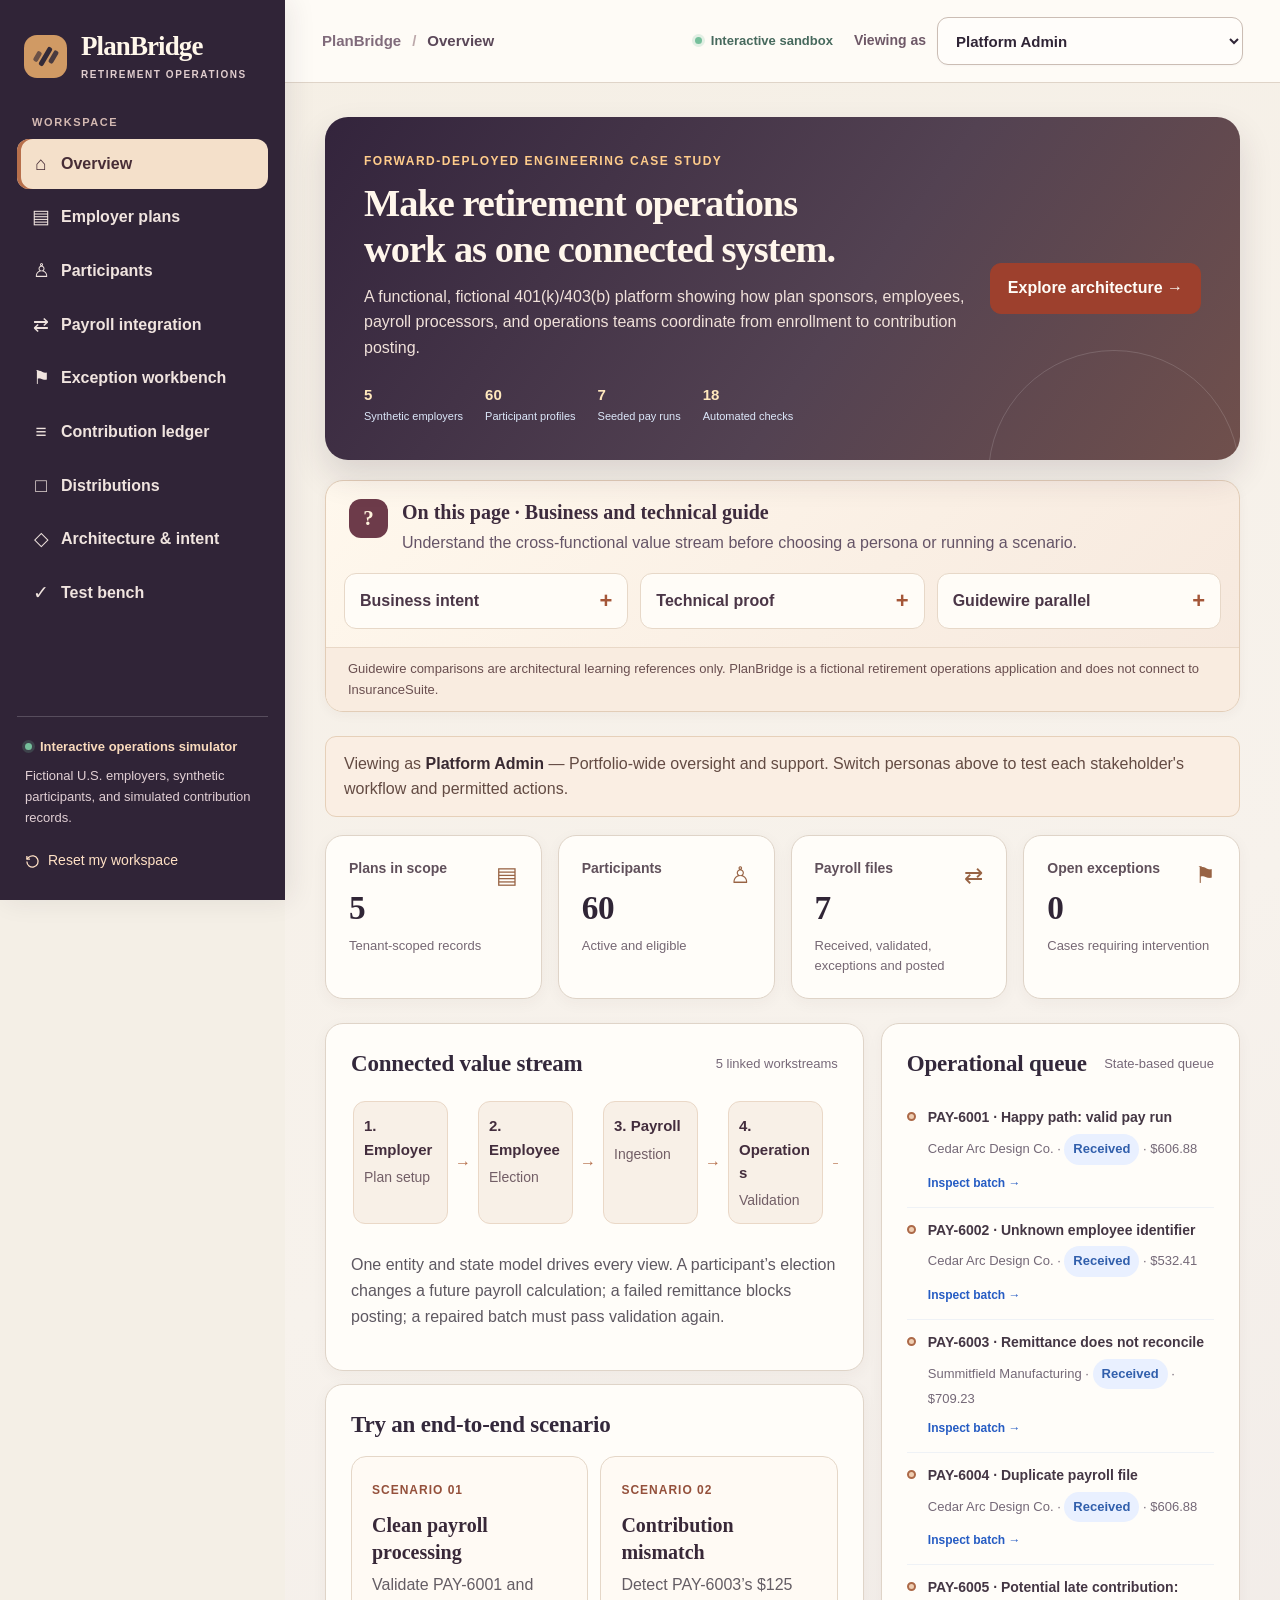
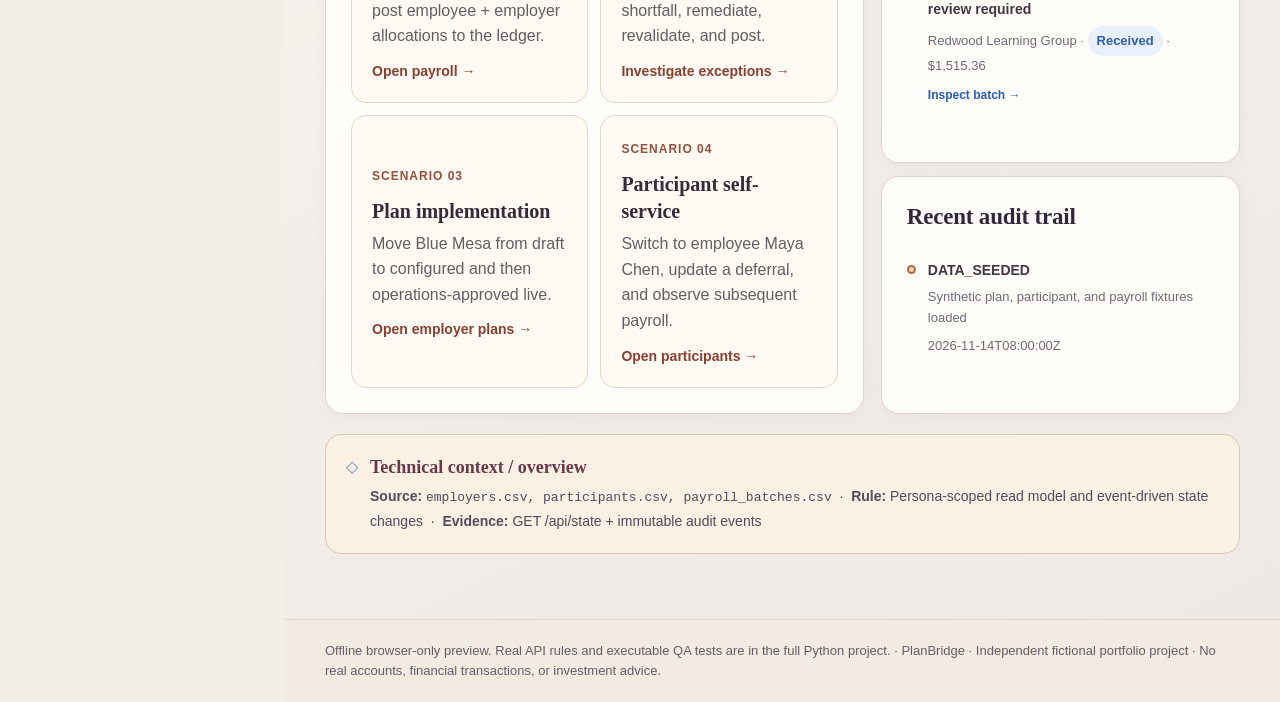
==== commit 96f7e58d: "fix: consistent mobile typography, contextual help and responsive layout" ====
--- a/preview.html
+++ b/preview.html
@@ -1,6 +1,6 @@
 <!doctype html>
 <html lang="en"><head>
-<meta charset="utf-8"><meta name="viewport" content="width=device-width,initial-scale=1"><meta name="theme-color" content="#f7f9fc">
+<meta charset="utf-8"><meta name="viewport" content="width=device-width,initial-scale=1"><meta name="theme-color" content="#302437">
 <meta name="description" content="PlanBridge: interactive retirement plan operations simulation with payroll validation, participant elections, exception handling, fictional ledger, and automated QA.">
 <title>PlanBridge | Retirement Operations Studio</title>
 <style>:root{font-family:Inter,ui-sans-serif,-apple-system,BlinkMacSystemFont,"Segoe UI",Roboto,sans-serif;color:#1a2938;background:#f6f8fb;font-synthesis:none;--blue:#285cc9;--ink:#1a2938;--muted:#708094;--border:#e4e9f0;--white:#fff;--soft:#f5f8fd;--radius:15px}
@@ -8,47 +8,368 @@
 @media(max-width:1150px){.sidebar{width:223px}.stats{grid-template-columns:repeat(2,1fr)}.split-list{grid-template-columns:220px 1fr}.topbar{padding:13px 23px}main{padding:26px 24px 55px}.top-controls{gap:12px}.environment{display:none}}
 @media(max-width:820px){.sidebar{position:fixed;left:-290px;transition:left .2s;box-shadow:8px 0 36px #172b4b14}.sidebar.open{left:0}.mobile-menu{display:inline-flex;border:0;background:#edf3fc;padding:9px 12px;border-radius:9px;color:#3f6395}.topbar{min-height:66px}.columns,.columns.equal,.split-list{grid-template-columns:1fr}.list-select{grid-template-columns:repeat(2,minmax(0,1fr))}.cards-3{grid-template-columns:1fr 1fr}.persona select{max-width:170px}}
 @media(max-width:570px){main{padding:20px 15px 38px}.topbar{padding:11px 15px;gap:8px}.top-crumb,.crumb-slash{display:none}.persona{gap:5px}.persona label{display:none}.persona select{max-width:158px;font-size:11px}.top-controls{margin-left:auto}.hero{padding:22px;grid-template-columns:1fr}.hero h1{font-size:24px}.hero .btn{justify-self:start}.head{display:block}.head h1{font-size:24px}.head .btn{margin-top:13px}.stats{gap:9px}.stat{padding:14px}.stat-val{font-size:22px}.stat-label{font-size:10px}.scenario-grid,.cards-3,.quality-summary{grid-template-columns:1fr}.panel,.detail{padding:16px}.definition{grid-template-columns:1fr 1fr}.list-select{grid-template-columns:1fr}.flow-step{min-width:120px}.technical-context{padding:14px}.footer{padding:15px;font-size:10px}.data-table th,.data-table td{padding:11px 12px}.tool-row .search-input{width:100%}}
+</style>
+<style>/* PlanBridge 2.0 — tactile editorial visual system. Deliberately distinct from standard blue/white SaaS demos. */
+:root {
+  --ink: #302536; --muted: #665d66; --blue: #9d402d;
+  --border: #e1d9d0; --white: #fffdf9; --soft: #f5eee6; --radius: 18px;
+  --plum: #302437; --plum-2: #44334b; --cream: #f4efe6;
+  --terracotta: #9d402d; --terracotta-hover: #7c2b1c; --sage: #23665c;
+  --sand: #e9ddcd; --edge: #dfd4c8; --focus: #dba84d;
+  font-family: "Trebuchet MS", "Segoe UI", Arial, sans-serif;
+  font-size: 16px; line-height: 1.55; color: var(--ink);
+  background: var(--cream);
+}
+html { scroll-behavior: smooth; -webkit-text-size-adjust: 100%; }
+body { background: var(--cream); color: var(--ink); font-size: 16px; }
+button, select, input { font-size: 16px; }
+button, a, input, select, summary { -webkit-tap-highlight-color: transparent; }
+button:focus-visible, a:focus-visible, summary:focus-visible, input:focus-visible, select:focus-visible, [tabindex]:focus-visible {
+  outline: 3px solid var(--focus); outline-offset: 3px;
+}
+:where(button, a) { touch-action: manipulation; }
+::selection { background:#f1d6ba; color:var(--ink); }
+.sidebar {
+  background: var(--plum); border-right: 0; color: #f6ede6;
+  padding: 26px 17px 20px; width: 285px;
+  box-shadow: 5px 0 26px rgba(45,34,53,.09);
+}
+.brand { padding: 5px 7px 31px; gap: 14px; }
+.brand strong { font: 700 27px/1.15 Georgia, "Palatino Linotype", serif; letter-spacing: -.9px; color: #fff7ea; }
+.brand small { font-size: 10px; color: #e0cdce; letter-spacing: 1.55px; margin-top: 5px; }
+.brand-mark { background:#d09a64; color:#282034; width:43px; height:43px; border-radius:13px; }
+.brand-mark span { background:#322a38; }
+.nav-label { color:#d4b9b2; font-size: 11px; letter-spacing:1.6px; padding-left: 15px; }
+.nav-item { color:#f0e4df; font-size:15.5px; line-height: 1.3; padding:13px 15px; border-radius: 12px; min-height: 47px; font-weight: 620; }
+.nav-item:hover { background:#504054; color:#fff9ea; }
+.nav-item.active { background:#f4e0ca; color:#472d36; font-weight: 800; box-shadow: inset 4px 0 #b76f4b; }
+.nav-item.active:hover { background:#ffe6c8; color:#402937; }
+.sidebar-bottom { border-top: 1px solid rgba(255,255,255,.19); padding:20px 8px 0; }
+.mini-title { font-size: 13px; color:#f9dabc; }
+.sidebar-bottom p { font-size: 13px; color:#e1cfd4; line-height:1.6; }
+.subtle-action { color:#ffe1c5; font-size: 14px; padding:8px 0; }
+.subtle-action:hover { color: #fff; }
+.pulse { background:#76bf9b; box-shadow: 0 0 0 3px rgba(118,191,155,.2); }
+.main-wrap { background: linear-gradient(155deg, #f5efe5 0%, #f7f2ec 48%, #eee8e6 100%); }
+.topbar { background: rgba(255,252,247,.95); border-bottom:1px solid var(--edge); min-height: 83px; padding:16px 37px; }
+.top-meta { font-size: 15px; color:#5a4758; }
+.top-crumb { color:#806b7b; }
+.crumb-slash { color:#bca8aa; }
+.environment { color:#47695d; font-size: 13px; }
+.persona { gap: 11px; }
+.persona label { color:#6e5867; font-size:14px; font-weight:700; }
+.persona select { max-width: 350px; border-color:#cbbdb4; background:#fffdfa; font-size: 15px; font-weight:700; padding: 12px 14px; border-radius: 11px; color:#302536; min-height: 48px; }
+main { padding:34px 40px 65px; max-width:1640px; }
+.footer { color:#665c67; font-size:13px; border-color:var(--edge); padding:21px 40px; background:#f2ebe2; }
+.eyebrow { color:#a14c35; font-size:12px; letter-spacing:1.5px; }
+.head { align-items:center; margin-bottom:21px; }
+.head h1 { font:700 clamp(28px,2.7vw,41px)/1.15 Georgia, "Palatino Linotype", serif; color:#2c2437; letter-spacing:-.9px; }
+.head p { color:#665b65; font-size:16px; max-width:830px; line-height:1.68; margin-top:10px; }
+.hero { background:linear-gradient(125deg,#33243c 0%,#534252 57%,#70504c 100%); color:#fff4e7; border-radius: 23px; padding:35px 39px; box-shadow: 0 16px 34px rgba(48,36,55,.14); }
+.hero h1 { font:700 clamp(29px,3vw,43px)/1.15 Georgia, "Palatino Linotype", serif; letter-spacing:-1px; color:#fff6eb; }
+.hero p { font-size:17px; color:#f0e1da; line-height:1.65; }
+.hero .eyebrow { color:#ffcc8b; }
+.hero-facts { color:#f7dfc6; font-size:14px; }
+.hero-facts b { color:#ffe8bd; }
+.stats { gap:16px; margin-bottom:24px; }
+.stat,.panel,.card,.detail { background:#fffdf9; border:1px solid var(--edge); box-shadow:0 4px 16px rgba(65,39,54,.045); border-radius:var(--radius); }
+.stat { padding:22px 23px; min-width:0; }
+.stat-label { color:#60505b; font-size:14px; font-weight:750; margin-bottom:8px; }
+.stat-val { font:700 clamp(25px,2.6vw,36px)/1.22 Georgia, "Palatino Linotype", serif; letter-spacing:-.4px; color:#302536; overflow-wrap:anywhere; }
+.stat-foot { font-size:13px; color:#766874; line-height:1.55; }
+.stat-ico { color:#986344; font-size:23px; }
+.panel { padding:25px; }
+.panel-title h2 { font:700 24px/1.25 Georgia, "Palatino Linotype", serif; color:#33283b; letter-spacing:-.2px; }
+.panel-title .hint { font-size:13px; color:#776979; }
+.lead { font-size:16px; line-height:1.7; color:#5e5861; }
+.btn { border:1px solid #cfc3b8; border-radius: 11px; background:#fff9f0; color:#574056; padding:12px 17px; min-height:45px; font-size:15px; font-weight:800; white-space:normal; text-align:center; }
+.btn:hover { background:#f4e6d5; border-color:#ae8976; color:#4b3040; }
+.btn.primary { background:#9d402d; border-color:#9d402d; color:#fffdf8; }
+.btn.primary:hover { background:#7c2b1c; border-color:#7c2b1c; }
+.btn.danger { background:#fff9f3; color:#a63c30; border-color:#d9a49b; }
+.btn.small { min-height:41px; padding:9px 13px; font-size:14px; }
+.btn:disabled { opacity:.57; }
+.badge { font-size:13px; font-weight:700; }
+.persona-banner { background:#faeee3; border-color:#e6d0b9; color:#634b43; font-size:15px; padding:14px 18px; }
+.persona-banner b { color:#392a32; }
+.scenario { background:#fffaf4; border-color:#e5d7c8; padding:20px; border-radius:15px; }
+.scenario h3 { font:700 21px/1.3 Georgia, "Palatino Linotype", serif; color:#382838; }
+.scenario p { font-size:15px; line-height:1.6; color:#645d64; }
+.scenario .number { color:#94503b; font-size:12px; }
+.scenario .go { font-size:14px; color:#8b3f30; font-weight:800; }
+.scenario:hover { background:#fcf1e3; border-color:#d2ae92; }
+.event strong { color:#443644; font-size:14px; }
+.event p,.event time { font-size:13px; color:#746877; }
+.event-dot { border-color:#ac6948; background:#efceb2; }
+.flow-step { background:#f8f0e7; border-color:#ead8c7; color:#392f3b; border-radius:12px; }
+.flow-step strong { color:#432d3d; font-size:15px; }
+.flow-step span { color:#725e66; font-size:14px; line-height:1.6; }
+.flow-arrow { color:#b56e4b; }
+.flowline { overflow-x:auto; overscroll-behavior-x:contain; padding: 6px 2px 12px; }
+.table-wrap { max-width:100%; overflow-x:auto; overscroll-behavior-x:contain; -webkit-overflow-scrolling:touch; border-radius:12px; }
+.data-table { min-width:620px; font-size:15px; }
+.data-table th { color:#635268; background:#f5ebe1; font-size:13px; font-weight:800; padding:14px 13px; white-space:nowrap; }
+.data-table td { font-size:15px; padding:15px 13px; color:#493e4d; line-height:1.5; }
+.data-table tbody tr:hover { background:#fcf1e6; }
+.subtext,.list-caption,.note,.instruction { font-size:14px; color:#706473; line-height:1.6; }
+.kbd,.status-light,.tagline,.muted { font-size:13px; color:#78697c; }
+.select-card { background:#fffaf3; border-color:#e5d7c8; font-size:15px; }
+.select-card.active { background:#f8e9d9; border-color:#c49475; }
+.select-card b { font-size:15px; }
+.select-card span,.select-card small { font-size:13px; }
+.definition { gap:13px; }
+.definition dt { font-size:13px; color:#7b6471; }
+.definition dd { font-size:16px; color:#342e3b; }
+.detail { padding:23px; }
+.detail-head h2 { font:700 24px/1.2 Georgia, serif; }
+.field label { font-size:15px; font-weight:800; color:#584759; }
+.field input,.field select,.search-input { font-size:16px; padding:12px 13px; border-color:#d4c7bc; min-height:47px; color:#31263a; background:#fffdfa; }
+.bar-label { font-size:14px; color:#625762; }
+.bar-track { background:#ebe0d2; }
+.bar-fill { background:#2e7466; }
+.quality-summary div { background:#f8efe5; }
+.quality-summary span { font-size:14px; color:#6c5d68; }
+.test-card { border-color:#e1d4c9; background:#fff9f2; padding:17px; }
+.test-card b { font-size:16px; color:#352938; }
+.test-card p { font-size:14px; line-height:1.65; color:#6b5e6b; }
+.section-heading { font-size:15px; color:#603e4d; }
+.empty { font-size:15px; color:#6b5d6b; padding:32px; }
+.empty p { font-size:15px; }
+.empty h3 { font-size:21px; color:#453347; }
+.notice { font-size:15px; background:#fff3e6; color:#604833; }
+.tree li { background:#f9f0e5; border-left-color:#ab7656; color:#514552; font-size:15px; line-height:1.6; padding:14px 17px; }
+.tree b { color:#453247; font-size:16px; }
+.technical-context { border-color:#dfc8b0; background:#faf0e4; padding:20px; border-radius:16px; }
+.technical-context h3 { color:#663a4c; font:700 20px/1.3 Georgia,serif; }
+.technical-context p,.technical-context code { font-size:14px; line-height:1.75; color:#55495b; }
+.code { background:#352b3b; color:#fff0dd; font-size:14px; line-height:1.65; max-width:100%; white-space:pre; overflow-x:auto; }
+.code.inline { font-size:13px; background:#e9ddce; color:#443345; }
+.toast { background:#342438; font-size:15px; line-height:1.6; border-radius:14px; padding:16px 20px; max-width:min(480px,calc(100vw - 28px)); }
+.toast.error { background:#873c34; }
+.loading { font-size:16px; }
+.loader { border-color:#e8d3bb; border-top-color:#a35037; }
+/* Progressive disclosure: touch-friendly hints; the insurance-suite comparisons are analogies, not integrations. */
+.context-guide { margin: 0 0 24px; border:1px solid #e2cdb7; background:linear-gradient(135deg,#fff8ed,#f6e8dd); border-radius:18px; box-shadow: 0 3px 12px #5136290b; overflow:visible; }
+.context-guide-intro { display:flex; gap:14px; align-items:start; padding:18px 23px; }
+.context-mark { width:39px; height:39px; border-radius:12px; display:inline-flex; align-items:center; justify-content:center; background:#6d3b4a; color:#fff3dd; font:bold 21px Georgia,serif; flex-shrink:0; }
+.context-guide-title { font:700 21px/1.25 Georgia,serif; color:#3d2b3d; margin:0 0 4px; }
+.context-guide-subtitle { font-size:15px; color:#655467; margin:0; line-height:1.6; }
+.context-guide-grid { padding: 0 18px 18px; display:grid; grid-template-columns:repeat(3,minmax(0,1fr)); gap:12px; }
+.context-topic { position:relative; min-width:0; background:#fffcf7; border:1px solid #e7d8c8; border-radius:12px; }
+.context-topic[open] { background:#fffdf9; border-color:#b88e73; box-shadow: 0 6px 13px #38283112; }
+.context-topic summary { display:flex; align-items:center; justify-content:space-between; gap:9px; cursor:pointer; list-style:none; padding:13px 15px; font-size:15px; font-weight:800; color:#4b3647; min-height:54px; }
+.context-topic summary::-webkit-details-marker { display:none; }
+.context-topic summary:after { content:'+'; font:bold 22px/1 "Trebuchet MS",sans-serif; color:#a45638; }
+.context-topic[open] summary:after { content:'−'; }
+.context-topic-content { padding:0 15px 15px; font-size:15px; line-height:1.7; color:#5c5160; }
+.context-topic-content code { overflow-wrap:anywhere; font-size:14px; background:#f2e6db; padding:1px 5px; border-radius:4px; }
+.context-guide-note { border-top:1px solid #e9d8c7; background:#f9ece0; color:#6a4f50; font-size:13px; padding:11px 22px; border-radius:0 0 17px 17px; line-height:1.55; }
+.help-inline { display:inline-flex; vertical-align:middle; position:relative; margin-left:5px; }
+.help-inline summary { list-style:none; width:24px; height:24px; border:1px solid #b69077; color:#754435; background:#fff8eb; border-radius:50%; display:inline-flex; justify-content:center; align-items:center; font-size:13px; cursor:pointer; font-weight:800; }
+.help-inline summary::-webkit-details-marker { display:none; }
+.help-inline[open] summary { color:#fff; background:#754435; }
+.help-inline-body { display:block; position:absolute; z-index:12; top:32px; left:0; width:min(300px,70vw); padding:12px 14px; border-radius:12px; background:#342a3b; border:1px solid #5f4b5e; color:#fff4e8; white-space:normal; font-size:14px; line-height:1.55; font-weight:500; box-shadow:0 9px 25px #1e192244; }
+/* Mobile navigation is an actual drawer with a close scrim, not an overflowing desktop sidebar. */
+.nav-scrim { display:none; }
+.mobile-menu { min-width:46px; min-height:46px; background:#f5e5d4; color:#6a3d42; border:1px solid #ddc9b9; border-radius:12px; font-size:22px; align-items:center; justify-content:center; }
+@media(max-width:1200px) {
+ .sidebar { width:252px; }
+ .topbar { padding:14px 26px; }
+ main { padding:27px 25px 48px; }
+ .stats { grid-template-columns:repeat(2,minmax(0,1fr)); }
+ .columns { grid-template-columns: minmax(0,1.2fr) minmax(290px,1fr); }
+ .context-guide-grid { grid-template-columns:repeat(2,minmax(0,1fr)); }
+}
+@media(max-width:900px) {
+ .sidebar { position:fixed; left:0; top:0; bottom:0; width:min(330px,88vw); height:100dvh; overflow-y:auto; transform:translateX(-105%); transition:transform .23s ease; z-index:51; box-shadow: none; }
+ .sidebar.open { left:0; transform:translateX(0); box-shadow: 12px 0 38px #20192555; }
+ .nav-scrim { position:fixed; inset:0; background:rgba(33,25,40,.52); border:0; z-index:50; }
+ .nav-scrim:not([hidden]) { display:block; }
+ .mobile-menu { display:inline-flex; }
+ .columns,.columns.equal,.split-list { grid-template-columns:1fr; }
+ .topbar { min-height:76px; }
+ .environment { display:none; }
+ .cards-3 { grid-template-columns:repeat(2,minmax(0,1fr)); }
+}
+@media(max-width:600px) {
+ .topbar { padding:13px 15px; min-height:77px; flex-wrap:wrap; gap:10px; }
+ .top-meta { font-size:14px; }
+ .top-controls { margin-left:auto; max-width:calc(100% - 60px); }
+ .persona label,.top-crumb,.crumb-slash { display:none; }
+ .persona select { width:min(66vw,275px); max-width:100%; font-size:16px; min-height:45px; padding:9px 11px; }
+ main { padding:20px 14px 35px; }
+ .hero { padding:27px 21px; grid-template-columns:1fr; }
+ .hero h1 { font-size:32px; }
+ .hero p { font-size:16px; }
+ .hero .btn { width:100%; justify-self:stretch; }
+ .hero-facts { font-size:13px; gap:12px; }
+ .head { display:block; margin-bottom:17px; }
+ .head h1 { font-size:31px; }
+ .head p { font-size:16px; }
+ .head .btn { width:100%; margin-top:14px; }
+ .stats { grid-template-columns:repeat(2,minmax(0,1fr)); gap:10px; }
+ .stat { padding:16px 14px; }
+ .stat-val { font-size:28px; }
+ .stat-label { font-size:13px; }
+ .panel,.detail { padding:19px 16px; }
+ .panel-title { display:block; }
+ .panel-title h2 { font-size:23px; }
+ .panel-title .hint { display:block; margin-top:5px; }
+ .scenario-grid,.cards-3,.quality-summary { grid-template-columns:1fr; }
+ .definition { grid-template-columns:1fr 1fr; }
+ .list-select { grid-template-columns:1fr; }
+ .action-row { align-items:stretch; }
+ .action-row .btn { width:100%; }
+ .field { align-items:stretch; }
+ .field input,.field select,.search-input { width:100%; min-width:0; }
+ .tool-row { align-items:stretch; }
+ .tool-row .search-input { width:100%; min-width:0; }
+ .context-guide-intro { padding:17px; }
+ .context-guide-title { font-size:21px; }
+ .context-guide-grid { grid-template-columns:1fr; padding:0 12px 13px; }
+ .context-topic summary { min-height:52px; }
+ .context-guide-note { padding:11px 17px; }
+ .technical-context { padding:16px; gap:10px; }
+ .technical-context h3 { font-size:19px; }
+ .footer { font-size:13px; padding:16px; }
+ .toast { bottom:12px; right:14px; left:14px; max-width:none; }
+}
+@media(max-width:365px) {
+ .stats { grid-template-columns:1fr; }
+ .persona select { width:min(65vw,210px); }
+ .head h1 { font-size:27px; }
+ .hero h1 { font-size:28px; }
+}
+@media(prefers-reduced-motion:reduce) { html{scroll-behavior:auto} .sidebar { transition:none; } }
+/* Defensive min-width rules: long integration tables and flow diagrams scroll inside their card, not the viewport. */
+.columns > *, .card-stack, .panel, .detail, .split-list > *, .context-guide, .stat, .test-card { min-width:0; }
+@media(max-width:900px) {
+ .columns, .columns.equal, .split-list { grid-template-columns:minmax(0,1fr); }
+ .flowline, .table-wrap, .code { max-width:100%; }
+}
 
-
-/* PLANBRIDGE-V2-EDITORIAL-THEME */
-/* Editorial plum + terracotta palette, larger accessible text and fluid layout. */
-:root{--ink:#302536;--muted:#655965;--blue:#9d402d;--border:#e1d6cb;--white:#fffdf9;--soft:#f8f0e8;--radius:18px;font-family:"Trebuchet MS","Segoe UI",Arial,sans-serif;color:#302536;background:#f4efe6;font-size:16px;line-height:1.55}
-html{-webkit-text-size-adjust:100%;scroll-behavior:smooth}body{background:#f4efe6;color:#302536;font-size:16px}
-button,input,select{font-size:16px}button,a,input,select,summary{touch-action:manipulation}
-button:focus-visible,select:focus-visible,input:focus-visible,a:focus-visible,summary:focus-visible{outline:3px solid #dba84d;outline-offset:3px}
-.app-shell{max-width:100%}.sidebar{background:#302437;border-right:0;color:#fff2e7;width:285px;box-shadow:4px 0 24px #281d2e17;padding:25px 16px}
-.brand strong{font:700 27px Georgia,serif;color:#fff5e9;letter-spacing:-.5px}.brand small{font-size:10px;color:#e4c7ca}.brand-mark{background:#dba16f;width:44px;height:44px}.brand-mark span{background:#332639}
-.nav-label{color:#d8b8bc;font-size:11px}.nav-item{font-size:15.5px;min-height:48px;color:#f2e1dd;padding:12px 15px;border-radius:12px}.nav-item:hover{background:#574357;color:#fff}.nav-item.active{background:#f4e0ca;color:#472f3b;box-shadow:inset 4px 0 #bf7651}.nav-item.active:hover{color:#472f3b;background:#ffe8cc}
-.sidebar-bottom{border-top:1px solid #ffffff33}.mini-title{font-size:13px;color:#f6d5b6}.sidebar-bottom p{font-size:13px;color:#e0cad2}.subtle-action{font-size:14px;color:#ffe0c5}
-.main-wrap{background:linear-gradient(145deg,#f5efe7,#f2ece5)}.topbar{background:#fffcf8;border-color:#e1d6c9;min-height:82px;padding:14px 36px}
-.top-meta{font-size:15px;color:#5d485b}.top-crumb{color:#897488}.persona label{font-size:14px;color:#685765}.persona select{font-size:15px;color:#302536;background:#fffdf9;border-color:#cbbdb4;padding:12px;min-height:47px;max-width:350px;border-radius:12px}.environment{font-size:13px;color:#326959}
-main{max-width:1600px;padding:32px 37px 64px}.footer{font-size:13px;background:#f0e7dd;color:#665764;padding:18px 36px;border-color:#e1d6c9}
-.eyebrow{font-size:12px;color:#9e4d36}.head h1{font:700 clamp(29px,3vw,42px)/1.15 Georgia,"Palatino Linotype",serif;letter-spacing:-.65px;color:#302536}.head p{font-size:16px;line-height:1.7;color:#635761;max-width:800px}
-.hero{background:linear-gradient(120deg,#302437,#564253 67%,#78534d);border-radius:22px;box-shadow:0 13px 32px #30243722;padding:32px 35px}.hero h1{font:700 clamp(30px,3vw,43px)/1.15 Georgia,serif;color:#fff5e8}.hero p{font-size:17px;color:#f1e2dc;line-height:1.65}.hero .eyebrow{color:#f6c78e}.hero-facts{font-size:14px;color:#f3ddcc}
-.stat,.panel,.card,.detail{background:#fffdf9;border:1px solid #dfd3c6;border-radius:18px;box-shadow:0 4px 15px #30243709}
-.panel{padding:24px}.panel-title h2{font:700 23px Georgia,serif;color:#372739}.panel-title .hint{font-size:13px;color:#746474}
-.stat{padding:20px}.stat-label{font-size:14px;color:#5d4f5c}.stat-val{font:700 clamp(26px,2.6vw,36px) Georgia,serif;letter-spacing:0;color:#302536;overflow-wrap:anywhere}.stat-foot{font-size:13px;color:#756975}.stat-ico{font-size:22px;color:#9c6343}
-.lead{font-size:16px;line-height:1.7;color:#5d535e}.btn{font-size:15px;min-height:45px;padding:12px 16px;border-radius:11px;background:#fff9f0;color:#563a4b;border-color:#d0bfb2;white-space:normal}.btn:hover{background:#f3e6d7;color:#503347}.btn.primary{background:#9d402d;border-color:#9d402d;color:white}.btn.primary:hover{background:#7f2f1f;border-color:#7f2f1f}.btn.small{font-size:14px;min-height:41px;padding:9px 13px}
-.persona-banner{font-size:15px;padding:14px 18px;color:#604941;background:#faeee0;border-color:#e8d0b5}.persona-banner b{color:#42313a}
-.scenario{border-color:#e6d8cb;background:#fffaf4;padding:18px}.scenario h3{font:700 21px Georgia,serif;color:#3c2b3f}.scenario p{font-size:15px;line-height:1.65;color:#675762}.scenario .go{color:#934330;font-size:14px;font-weight:800}
-.tree li{font-size:15px;line-height:1.65;background:#f8efe5;color:#514653;border-left-color:#ac7353;padding:13px 15px}.tree b{font-size:16px;color:#473246}
-.flowline{max-width:100%;overflow-x:auto;padding-bottom:10px}.flow-step{background:#f9f0e7;border-color:#e9d7c7}.flow-step strong{font-size:15px;color:#4c3346}.flow-step span{font-size:14px;color:#6b5e67}.flow-arrow{color:#a2583c}
-.table-wrap{max-width:100%;overflow-x:auto;-webkit-overflow-scrolling:touch}.data-table{min-width:620px;font-size:15px}.data-table th{font-size:13px;padding:13px;background:#f5ebe1;color:#5f4d5c}.data-table td{font-size:15px;padding:13px;color:#463946;line-height:1.5}
-.subtext,.instruction,.note,.list-caption{font-size:14px;line-height:1.6;color:#705f71}.select-card{font-size:15px;background:#fff9f1;border-color:#e4d5c6}.select-card.active{background:#f8e9d9;border-color:#c59173}.definition dt{font-size:13px}.definition dd{font-size:16px}.field label{font-size:15px;color:#59485b}.field input,.field select,.search-input{font-size:16px;min-height:46px;padding:11px;border-color:#d2c2b5;background:#fffdfa;color:#302536;max-width:100%}
-.event strong{font-size:14px;color:#47394a}.event p,.event time{font-size:13px;color:#746576}.event-dot{border-color:#ad6c4c;background:#eed3c0}
-.test-card{border-color:#e4d4c5;background:#fffaf3;padding:15px}.test-card b{font-size:16px}.test-card p{font-size:14px;line-height:1.6;color:#695d69}.section-heading{font-size:15px}.quality-summary div{background:#f8eee3}.quality-summary span{font-size:14px}.empty,.loading{font-size:15px}.empty p{font-size:15px}
-.technical-context{background:#f9efe3;border-color:#e5cfb7;border-radius:15px;padding:20px}.technical-context h3{font:700 20px Georgia,serif;color:#694051}.technical-context p,.technical-context code{font-size:14px;line-height:1.65;color:#5c4d59}.code{font-size:14px;max-width:100%;overflow-x:auto}.toast{background:#33243b;font-size:15px;line-height:1.55}
-.columns>*,.panel,.detail,.card-stack,.split-list>*,.stat,.context-guide{min-width:0}
-.context-guide{background:linear-gradient(135deg,#fff8ee,#f6e8da);border:1px solid #e0cab4;border-radius:18px;margin:0 0 22px;overflow:visible;box-shadow:0 3px 12px #40302008}
-.context-intro{display:flex;gap:13px;align-items:flex-start;padding:18px 20px}.context-icon{background:#6b3b4d;color:#fff5e2;font:bold 21px Georgia,serif;width:39px;height:39px;border-radius:12px;display:flex;align-items:center;justify-content:center;flex-shrink:0}.context-intro h2{font:700 21px Georgia,serif;color:#3a2a3c;margin:0 0 4px}.context-intro p{font-size:15px;line-height:1.65;color:#665563;margin:0}
-.context-topics{display:grid;grid-template-columns:repeat(3,minmax(0,1fr));gap:11px;padding:0 16px 16px}.context-topic{border:1px solid #e3d4c5;border-radius:12px;background:#fffdf9;min-width:0}.context-topic[open]{border-color:#bc9075}.context-topic summary{list-style:none;cursor:pointer;font-size:15px;font-weight:800;color:#493448;min-height:52px;padding:13px;display:flex;align-items:center;justify-content:space-between;gap:8px}.context-topic summary::-webkit-details-marker{display:none}.context-topic summary:after{content:"+";font:bold 22px sans-serif;color:#a65e3e}.context-topic[open] summary:after{content:"−"}.context-answer{font-size:15px;color:#5f5260;line-height:1.7;padding:0 13px 15px}.context-note{font-size:13px;line-height:1.6;color:#6c4d50;padding:11px 19px;background:#f8e9db;border-top:1px solid #e8d4bf;border-radius:0 0 17px 17px}
-.help-inline{display:inline-flex;position:relative;vertical-align:middle;margin-left:5px}.help-inline summary{list-style:none;display:flex;align-items:center;justify-content:center;width:23px;height:23px;border-radius:50%;border:1px solid #b78a70;color:#784938;background:#fff8ec;cursor:pointer;font-size:13px;font-weight:900}.help-inline summary::-webkit-details-marker{display:none}.help-inline-answer{position:absolute;top:30px;left:0;z-index:10;width:min(290px,70vw);white-space:normal;background:#342b3c;color:#fff3e6;border:1px solid #574558;box-shadow:0 10px 25px #1b152844;border-radius:12px;padding:12px;font-size:14px;line-height:1.5;font-weight:500}
-.mobile-menu{min-height:45px;min-width:45px;font-size:22px;border:1px solid #d9c1ad;border-radius:11px;background:#f5e5d6;color:#6a3d48}.nav-scrim{position:fixed;inset:0;background:#291e3259;z-index:50;display:none}.nav-scrim.show{display:block}
-@media(max-width:1200px){.sidebar{width:250px}.topbar{padding:14px 23px}main{padding:25px 22px}.context-topics{grid-template-columns:repeat(2,minmax(0,1fr))}}
-@media(max-width:900px){.sidebar{position:fixed;left:0;width:min(330px,88vw);height:100dvh;transform:translateX(-110%);transition:transform .2s ease;overflow-y:auto;z-index:51}.sidebar.open{left:0;transform:translateX(0);box-shadow:12px 0 40px #1a112849}.mobile-menu{display:inline-flex;align-items:center;justify-content:center}.columns,.columns.equal,.split-list{grid-template-columns:minmax(0,1fr)}.main-wrap{width:100%}.stats{grid-template-columns:repeat(2,minmax(0,1fr))}}
-@media(max-width:600px){.topbar{padding:12px 15px;min-height:75px}.top-crumb,.crumb-slash,.persona label{display:none}.top-controls{margin-left:auto;max-width:calc(100% - 55px)}.persona select{width:min(67vw,265px);max-width:100%;font-size:16px}.head{display:block}.head h1{font-size:30px}.head p{font-size:16px}.head .btn{margin-top:13px;width:100%}main{padding:19px 13px 37px}.hero{padding:27px 20px;grid-template-columns:minmax(0,1fr)}.hero h1{font-size:31px}.hero p{font-size:16px}.hero .btn{width:100%;justify-self:stretch}.stats{gap:10px}.stat{padding:15px 13px}.stat-val{font-size:28px}.stat-label{font-size:13px}.panel,.detail{padding:18px 15px}.panel-title{display:block}.panel-title h2{font-size:23px}.panel-title .hint{display:block;margin-top:5px}.scenario-grid,.cards-3,.quality-summary,.list-select{grid-template-columns:minmax(0,1fr)}.definition{grid-template-columns:repeat(2,minmax(0,1fr))}.action-row .btn{width:100%}.field input,.field select,.search-input{min-width:0;width:100%}.context-topics{grid-template-columns:minmax(0,1fr);padding:0 12px 13px}.context-intro{padding:16px}.context-note{padding:11px 16px}.technical-context{padding:15px}.footer{font-size:13px;padding:15px}.toast{right:12px;left:12px;bottom:12px;max-width:none}}
-@media(max-width:360px){.stats{grid-template-columns:minmax(0,1fr)}.hero h1{font-size:28px}.head h1{font-size:27px}}
-@media(prefers-reduced-motion:reduce){html{scroll-behavior:auto}.sidebar{transition:none}}
+/* 2.1 readability & responsive hardening — one consistent type scale across every view.
+   Prevent Safari's text autosizing and keep lengthy technical evidence inside its card. */
+:root {
+  --type-body: 16px;
+  --type-secondary: 14px;
+  --type-caption: 13px;
+  --type-section: 19px;
+  --type-panel: 23px;
+  --type-page: 34px;
+}
+html, body {
+  font-family: "Trebuchet MS", "Segoe UI", Arial, sans-serif;
+  font-size: var(--type-body);
+  line-height: 1.55;
+  -webkit-text-size-adjust: 100%;
+  text-size-adjust: 100%;
+  max-width: 100%;
+}
+.app-shell, .main-wrap, main, .columns, .split-list, .panel, .detail,
+.note, .technical-context, .context-guide, .context-topic, .test-card {
+  min-width: 0;
+  max-width: 100%;
+}
+main, .panel, .detail, .note, .technical-context, .context-topic-content,
+.context-guide-subtitle, .lead, .head p, .event p, .scenario p, .definition dd {
+  overflow-wrap: anywhere;
+  word-break: normal;
+  -webkit-text-size-adjust: 100%;
+  text-size-adjust: 100%;
+}
+.head h1 { font-size: clamp(29px, 2.7vw, 39px); line-height: 1.2; }
+.hero h1 { font-size: clamp(29px, 3vw, 41px); line-height: 1.2; }
+.panel-title h2, .detail-head h2 { font-size: var(--type-panel); line-height: 1.3; }
+.scenario h3, .context-guide-title { font-size: 20px; line-height: 1.35; }
+.section-heading { font-size: var(--type-section); line-height: 1.4; }
+.head p, .hero p, .lead, .scenario p, .context-guide-subtitle,
+.persona-banner, .notice, .tree li, .context-topic-content {
+  font-size: var(--type-body);
+  line-height: 1.6;
+}
+.note {
+  display: block;
+  width: 100%;
+  background: #faf0e4;
+  border: 1px solid #e1cdb9;
+  border-radius: 12px;
+  color: #544756;
+  padding: 15px 17px;
+  font-size: 15px;
+  line-height: 1.65;
+  white-space: normal;
+  overflow-wrap: anywhere;
+}
+.note strong { font: inherit; font-weight: 800; color: #563349; }
+.technical-context { width: 100%; gap: 12px; align-items: flex-start; }
+.technical-context > div:last-child { min-width: 0; flex: 1; }
+.technical-context h3 { font-size: 18px; line-height: 1.4; }
+.technical-context p { font-size: var(--type-secondary); line-height: 1.65; white-space: normal; }
+.technical-context code, .code.inline { font-size: 13px; overflow-wrap: anywhere; word-break: break-word; }
+.context-guide-grid, .context-guide-intro, .context-topic-content { min-width: 0; }
+.context-topic summary, .nav-item, .btn { font-size: 16px; }
+.field label, .definition dt, .stat-label, .bar-label { font-size: 14px; }
+.field input, .field select, .search-input { font-size: 16px; min-width: 0; }
+.data-table th { font-size: 13px; }
+.data-table td, .select-card strong { font-size: 15px; }
+.data-table { max-width: none; }
+.table-wrap { display:block; width:100%; overflow-x:auto; min-width:0; }
+.code { max-width:100%; overflow-x:auto; }
+/* Tooltips in a table cannot be allowed to enlarge the document viewport. */
+.help-inline-body { max-width: min(300px, calc(100vw - 36px)); overflow-wrap: anywhere; }
+@media (max-width:900px) {
+  .app-shell, .main-wrap { width:100%; }
+  .context-guide-grid { grid-template-columns: minmax(0,1fr); }
+}
+@media (max-width:600px) {
+  :root { --type-page:29px; --type-panel:21px; --type-section:18px; }
+  main { width:100%; max-width:100%; padding:18px 14px 34px; }
+  .head h1 { font-size:var(--type-page); }
+  .hero h1 { font-size:30px; }
+  .head p, .hero p { font-size:15px; line-height:1.6; }
+  .panel-title h2, .detail-head h2 { font-size:var(--type-panel); }
+  .panel, .detail { padding:17px 15px; }
+  .stat-val { font-size:26px; }
+  .definition { grid-template-columns:repeat(2,minmax(0,1fr)); }
+  .definition > div { min-width:0; padding:12px; }
+  .field { display:flex; align-items:center; gap:9px; }
+  .field label { flex-basis:100%; }
+  .field input[type="number"] { flex:0 0 120px; width:120px; max-width:45%; }
+  .field input:not([type="number"]), .field select { width:100%; max-width:100%; }
+  .note { padding:14px 15px; font-size:15px; line-height:1.6; }
+  .technical-context { padding:14px 13px; }
+  .technical-context h3 { font-size:17px; }
+  .technical-context p { font-size:14px; line-height:1.6; }
+  .context-guide-intro { gap:11px; }
+  .context-guide-title { font-size:19px; }
+  .context-guide-subtitle, .context-topic-content { font-size:15px; }
+  .context-guide-note { font-size:13px; }
+  .data-table td { font-size:14px; }
+  .topbar { min-width:0; }
+  .top-controls { min-width:0; }
+  /* Bottom sheet-style field explanations remain on-screen on smaller phones. */
+  .help-inline[open] .help-inline-body {
+    position:fixed;
+    top:auto;
+    bottom:calc(14px + env(safe-area-inset-bottom));
+    left:14px;
+    right:14px;
+    width:auto;
+    max-width:none;
+    max-height:34dvh;
+    overflow-y:auto;
+    font-size:15px;
+    z-index:300;
+  }
+}
+@media (max-width:360px) {
+  main { padding-inline:12px; }
+  .stats { grid-template-columns:1fr; }
+  .definition { grid-template-columns:1fr; }
+  .hero h1 { font-size:28px; }
+  .head h1 { font-size:27px; }
+}
 </style>
 </head><body>
 <div class="app-shell">
@@ -62,9 +383,10 @@
       <button type="button" class="subtle-action" id="reset-btn"><svg viewBox="0 0 24 24" width="15" height="15" fill="none" stroke="currentColor" stroke-width="2"><path d="M3 12a9 9 0 1 0 3-6.7L3 8"/><path d="M3 3v5h5"/></svg> Reset my workspace</button>
     </div>
   </aside>
+  <button type="button" id="nav-scrim" class="nav-scrim" hidden tabindex="-1" aria-label="Close navigation"></button>
   <div class="main-wrap">
     <header class="topbar">
-      <button type="button" class="mobile-menu" id="menu-toggle" aria-label="Open navigation">☰</button>
+      <button type="button" class="mobile-menu" id="menu-toggle" aria-label="Open navigation" aria-expanded="false" aria-controls="sidebar">☰</button>
       <div class="top-meta"><span class="top-crumb">PlanBridge</span><span class="crumb-slash">/</span><span id="crumb-current">Overview</span></div>
       <div class="top-controls"><span class="environment"><span class="pulse"></span> Interactive sandbox</span><div class="persona"><label for="actor-select">Viewing as</label><select id="actor-select" aria-label="Choose a demonstration persona"></select></div></div>
     </header>
@@ -73,6 +395,154 @@
   </div>
 </div>
 <div role="status" aria-live="polite" id="toast" class="toast" hidden></div>
+<script>/* Contextual FDE and Guidewire-reference learning layer. This demo does NOT integrate with Guidewire. */
+(() => {
+  const pageHelp = {
+    overview: {
+      summary: 'Understand the cross-functional value stream before choosing a persona or running a scenario.',
+      cards: [
+        ['Business intent', 'Follow the employer → employee → payroll → operations → ledger handoffs. Every action should change the shared workflow rather than just a dashboard number.'],
+        ['Technical proof', 'Each browser session has isolated synthetic state. The Python API enforces permissions, allowed state transitions, and event evidence on mutations.'],
+        ['Guidewire parallel', 'Comparable orchestration challenge: PolicyCenter policy transactions can generate downstream billing requests into BillingCenter. PlanBridge is a separate retirement-domain simulation, not a Guidewire connector.']
+      ]
+    },
+    employers: {
+      summary: 'Model sponsor onboarding and controlled operational activation, rather than allowing direct jumps between lifecycle stages.',
+      cards: [
+        ['How to demo', 'Select Blue Mesa Kitchens (EMP-104). A sponsor can configure a draft plan; Operations must separately authorize the configured → live transition.'],
+        ['Backend boundary', 'POST /api/action with advance_plan checks role, employer scope, current status and the permitted next state. The UI does not grant authorization.'],
+        ['Guidewire parallel', 'Analogous to controlled PolicyCenter policy-job transitions: validated configuration, permitted actor, a defined next state, and an auditable transaction. Retirement-plan states are not Guidewire policy states.']
+      ]
+    },
+    participants: {
+      summary: 'See how role-scoped participant profiles and deferral elections influence later payroll without rewriting posted financial history.',
+      cards: [
+        ['How to demo', 'Switch to Employee · Maya Chen. Update the deferral percentage; confirm the change takes effect in a future unprocessed payroll calculation.'],
+        ['Data and authorization', 'The engine validates percentages and participant identity, limits an employee to their own record, and writes ELECTION_CHANGED audit evidence.'],
+        ['Guidewire parallel', 'A similar API design principle applies to PolicyCenter endorsements: manage requested changes through an authorized business transaction, preserving effective dates and existing history. This is conceptual, not shared schema.']
+      ]
+    },
+    payroll: {
+      summary: 'The core integration flow: ingest external payroll IDs, validate source data, reconcile totals, and post only an approved batch.',
+      cards: [
+        ['How to demo', 'Select PAY-6001. Payroll Specialist validates; Operations Analyst posts. Then attempt a second posting to see replay protection.'],
+        ['Integration contract', 'POST validate_batch evaluates participant references, unique pay runs, deferral amounts, remittance equality, and timing flags before a validated state is assigned.'],
+        ['Guidewire parallel', 'BillingCenter deals with insurance charges, invoices and payments, while this screen reconciles retirement contributions. Both need reliable external identifiers, reconciliation, and controlled financial posting; these are distinct domain entities.']
+      ]
+    },
+    exceptions: {
+      summary: 'Investigate invalid payroll records with explicit ownership, repeatable remediation, and mandatory revalidation.',
+      cards: [
+        ['How to demo', 'Validate PAY-6003 to reveal a $125 remittance mismatch. Use Operations to reconcile, then validate again before posting.'],
+        ['Failure contract', 'Exception cases have codes, severities and assigned owners. Repairs produce audit evidence and never skip the validation gate.'],
+        ['Guidewire parallel', 'Conceptually similar to ClaimCenter work queues and activities: a case has an accountable owner, reason, resolution evidence, and a tracked outcome. These are payroll exceptions, not claims.']
+      ]
+    },
+    ledger: {
+      summary: 'Trace synthetic contributions from an accepted payroll batch into participant-level employee/employer entries.',
+      cards: [
+        ['How to demo', 'Validate and post PAY-6001, open the ledger and inspect both allocation types, batch references and audit events.'],
+        ['Financial control', 'Posting requires a validated batch and rechecks its contents. Duplicate posting is rejected. This records simulated ledger rows; no bank transfer occurs.'],
+        ['Guidewire parallel', 'Like BillingCenter financial traceability, downstream accounting records need consistent source references, reconcilable values, and error handling. Retirement contributions are not insurance premiums.']
+      ]
+    },
+    requests: {
+      summary: 'Demonstrate employee self-service with human-review gates and a clear boundary between review and disbursement.',
+      cards: [
+        ['How to demo', 'As Employee · Maya Chen, submit a fictional distribution inquiry. Switch to Operations to record its review.'],
+        ['Backend boundary', 'request_distribution validates the participant, the illustrative available amount, and access. review_distribution changes a review status only; it does not move funds.'],
+        ['Guidewire parallel', 'A case lifecycle resembles ClaimCenter activity/approval patterns in a broad architectural sense: an incoming request is reviewed by an authorized operator. PlanBridge does not execute Guidewire claim payments.']
+      ]
+    },
+    architecture: {
+      summary: 'Map the FDE problem statement to components, API boundaries, integration contracts, state enforcement, and production gaps.',
+      cards: [
+        ['Integration shape', 'The browser calls a Python HTTP API. A workflow engine owns state, authorization rules, reconciliation, audit events, and simulated tenant scoping.'],
+        ['Production extensions', 'Real adoption would need external payroll adapters, OIDC, tenant data persistence, durable idempotency, reconciliation with trusted custodians, monitoring, and compliance review.'],
+        ['Guidewire orientation', 'InsuranceSuite Cloud API is REST-based and supports data access and actions in PolicyCenter, BillingCenter and ClaimCenter. Here only comparable API/workflow principles are shown; no Guidewire SDK, API, or real insurer data is connected.']
+      ]
+    },
+    quality: {
+      summary: 'Use executable checks to prove state management, cross-tenant access rules, financial controls, and negative paths.',
+      cards: [
+        ['How to demo', 'Run all 18 checks and inspect each PASS/FAIL result and its evidence. Tests run on fresh engine instances, leaving your working scenario unchanged.'],
+        ['Test coverage', 'The backend also includes Python tests for arithmetic, validation, lifecycle gates, RBAC, exception remediation, replay prevention, and production-like error paths.'],
+        ['Guidewire parallel', 'Similar test strategy for InsuranceSuite integrations: API contracts, SIT across PolicyCenter/BillingCenter/ClaimCenter, negative cases, authorization, reconciliations and end-to-end business UAT. These demo tests do not execute against Guidewire.']
+      ]
+    }
+  };
+  const tableHelp = {
+    'status': 'A lifecycle state returned by the Python engine, not an arbitrary UI flag. Transitions require role and workflow checks.',
+    'state': 'The source-of-truth workflow state. Failed validation prevents promotion to a postable state.',
+    'batch': 'A fictional payroll file or pay run; its external reference is checked for replay or duplicate processing.',
+    'employer': 'An isolated fictional plan sponsor (tenant). The engine scopes data and allowed actions by role and employer.',
+    'participant': 'A plan member. The engine checks whether the participant belongs to the selected sponsor.',
+    'remitted': 'The amount provided by the fictional payroll source; it must reconcile to expected employee and employer allocations.',
+    'expected': 'Recalculated contribution total from payroll lines and current participant elections.',
+    'amount': 'A simulation amount only. No external funds are transferred by PlanBridge.',
+    'exception': 'A blocking or reviewable condition with an assigned owner and auditable remediation path.',
+    'owner': 'Accountable operations role responsible for progressing an exception or review.',
+    'severity': 'A triage indicator describing impact and urgency; not a production incident management integration.',
+    'deferral': 'Employee payroll contribution election; updates apply to future unprocessed payroll in this simulation.',
+    'ledger': 'Synthetic allocation journal entries created only after a validated batch is posted.',
+    'date': 'Illustrative transaction or effective date from the seeded scenario.'
+  };
+  const escapeHTML = v => String(v).replace(/[&<>"']/g,c=>({'&':'&amp;','<':'&lt;','>':'&gt;','"':'&quot;',"'":'&#39;'}[c]));
+  const guide = key => {
+    const p=pageHelp[key]||pageHelp.overview;
+    return `<section class="context-guide" aria-label="Context help and technical explanations">
+      <div class="context-guide-intro"><span class="context-mark" aria-hidden="true">?</span>
+        <div><h2 class="context-guide-title">On this page · Business and technical guide</h2>
+        <p class="context-guide-subtitle">${escapeHTML(p.summary)}</p></div></div>
+      <div class="context-guide-grid">${p.cards.map(([h,b],i)=>`<details class="context-topic"><summary>${escapeHTML(h)}</summary><div class="context-topic-content">${escapeHTML(b)}</div></details>`).join('')}</div>
+      <div class="context-guide-note">Guidewire comparisons are architectural learning references only. PlanBridge is a fictional retirement operations application and does not connect to InsuranceSuite.</div>
+    </section>`;
+  };
+  const render = key => {
+    const app=document.getElementById('app');
+    if(!app)return;
+    const head=app.querySelector('.head,.hero');
+    if(head)head.insertAdjacentHTML('afterend',guide(key));else app.insertAdjacentHTML('afterbegin',guide(key));
+    app.querySelectorAll('.data-table th').forEach(th=>{
+      const txt=(th.textContent||'').toLowerCase();
+      const hint=Object.entries(tableHelp).find(([word])=>txt.includes(word));
+      if(!hint || th.querySelector('.help-inline'))return;
+      th.insertAdjacentHTML('beforeend',`<details class="help-inline"><summary aria-label="Explain ${escapeHTML(th.textContent.trim())}">?</summary><span class="help-inline-body">${escapeHTML(hint[1])}</span></details>`);
+    });
+  };
+  function closeMenu(){
+    const sidebar=document.getElementById('sidebar'),scrim=document.getElementById('nav-scrim'),toggle=document.getElementById('menu-toggle');
+    if(sidebar)sidebar.classList.remove('open');
+    if(scrim)scrim.hidden=true;
+    if(toggle){toggle.setAttribute('aria-expanded','false');toggle.setAttribute('aria-label','Open navigation');}
+    document.body.style.overflow='';
+  }
+  function toggleMenu(){
+    const sidebar=document.getElementById('sidebar'),scrim=document.getElementById('nav-scrim'),toggle=document.getElementById('menu-toggle');
+    if(!sidebar)return;
+    const open=!sidebar.classList.contains('open');
+    sidebar.classList.toggle('open',open);
+    if(scrim)scrim.hidden=!open;
+    if(toggle){toggle.setAttribute('aria-expanded',String(open));toggle.setAttribute('aria-label',open?'Close navigation':'Open navigation');}
+    document.body.style.overflow=open?'hidden':'';
+    if(open)sidebar.querySelector('.nav-item')?.focus();
+    else toggle?.focus();
+  }
+  document.addEventListener('click',e=>{
+    if(e.target.id==='nav-scrim')closeMenu();
+    if(e.target.closest('.context-topic summary')){
+      const target=e.target.closest('details');
+      document.querySelectorAll('.context-topic[open]').forEach(d=>{if(d!==target)d.open=false;});
+    }
+    if(e.target.closest('.help-inline summary')){
+      const target=e.target.closest('details');
+      document.querySelectorAll('.help-inline[open]').forEach(d=>{if(d!==target)d.open=false;});
+    }
+  });
+  document.addEventListener('keydown',e=>{if(e.key==='Escape'){closeMenu();document.querySelectorAll('.context-topic[open],.help-inline[open]').forEach(d=>d.open=false);}});
+  window.PlanBridgeHelp={render,closeMenu,toggleMenu};
+})();
+</script>
 <script>
 // Browser-only preview transport. Full project uses the Python server, not this adapter.
 (function(){
@@ -169,12 +639,12 @@
 const showToast=(msg,error=false)=>{const e=$('#toast');e.textContent=msg;e.className='toast'+(error?' error':'');e.hidden=false;clearTimeout(toastTimer);toastTimer=setTimeout(()=>e.hidden=true,6500)};
 async function api(path,body=null){const res=await fetch(path,{method:body?'POST':'GET',credentials:'same-origin',headers:{...(body?{'Content-Type':'application/json','X-Demo-CSRF':CSRF}:{})},...(body?{body:JSON.stringify(body)}:{})});let out;try{out=await res.json()}catch(_){throw Error('Invalid server response')}if(!res.ok)throw Error(out.error||`HTTP ${res.status}`);return out;}
 async function refresh(){const out=await api('/api/state');S=out.data;CSRF=out.csrf;render();}
-async function act(action,payload={}){try{const out=await api(action==='run_tests'?'/api/tests':'/api/action',action==='run_tests'?{}:{type:action,...payload});if(action==='run_tests'){report=out;page='quality';showToast(`Test execution complete: ${report.passed}/${report.total} passed`)}else{S=out.data;lastEvidence={action,payload,output:out.evidence};showToast(out.message)}render()}catch(e){showToast(e.message,true)}}
+async function act(action,payload={}){try{const out=await api(action==='run_tests'?'/api/tests':'/api/action',action==='run_tests'?{}:{type:action,...payload});if(action==='run_tests'){report=out;page='quality';showToast(`Baseline report loaded: ${report.passed}/${report.total} passed`)}else{S=out.data;lastEvidence={action,payload,output:out.evidence};showToast(out.message)}render()}catch(e){showToast(e.message,true)}}
 async function changeActor(actor){try{const out=await api('/api/actor',{actor});S=out.data;selectedEmployer=S.employers[0]?.id||'';selectedPerson=S.people[0]?.id||'';selectedBatch=S.batches[0]?.id||'';if(S.actor.role==='participant'&&!['overview','participants','requests','architecture','quality'].includes(page))page='overview';render();showToast(`Viewing as ${S.actor.label}`)}catch(e){showToast(e.message,true)}}
 const capRows=(rows)=>rows.length?rows.join(''):`<tr><td colspan="8"><div class="empty">No records in this view.</div></td></tr>`;
 const can=(...roles)=>roles.includes(S.actor.role);
 function renderNav(){const navKeys=['overview','employers','participants','payroll','exceptions','ledger','requests','architecture','quality'];const allowed=navKeys.filter(k=>S.actor.role!=='participant'||['overview','participants','requests','architecture','quality'].includes(k));$('#nav').innerHTML=allowed.map(k=>`<button type="button" class="nav-item ${page===k?'active':''}" data-nav="${k}"><span style="font-size:19px;width:18px;text-align:center">${icons[k]}</span>${titles[k]}</button>`).join('');$('#crumb-current').textContent=titles[page];const selector=$('#actor-select');selector.innerHTML=S.actors.map(a=>`<option value="${esc(a.id)}" ${a.id===S.actor.id?'selected':''}>${esc(a.label)}</option>`).join('')}
-function render(){if(!S)return;renderNav();let html='';try{html=({overview:renderOverview,employers:renderEmployers,participants:renderParticipants,payroll:renderPayroll,exceptions:renderExceptions,ledger:renderLedger,requests:renderRequests,architecture:renderArchitecture,quality:renderQuality}[page]||renderOverview)()}catch(e){html=`<div class="notice">This view could not render: ${esc(e.message)}</div>`;console.error(e)}$('#app').innerHTML=html;renderAssistance(page);}
+function render(){if(!S)return;renderNav();let html='';try{html=({overview:renderOverview,employers:renderEmployers,participants:renderParticipants,payroll:renderPayroll,exceptions:renderExceptions,ledger:renderLedger,requests:renderRequests,architecture:renderArchitecture,quality:renderQuality}[page]||renderOverview)()}catch(e){html=`<div class="notice">This view could not render: ${esc(e.message)}</div>`;console.error(e)}$('#app').innerHTML=html;window.PlanBridgeHelp?.render(page);}
 function renderOverview(){const actor=S.actor,stats=S.stats;const view=actor.role==='participant';let current=S.batches.filter(b=>b.state==='received'||b.state==='exception');return `
 <div class="hero"><div><div class="eyebrow">FORWARD-DEPLOYED ENGINEERING CASE STUDY</div><h1>Make retirement operations<br>work as one connected system.</h1><p>A functional, fictional 401(k)/403(b) platform showing how plan sponsors, employees, payroll processors, and operations teams coordinate from enrollment to contribution posting.</p><div class="hero-facts"><span><b>5</b> Synthetic employers</span><span><b>60</b> Participant profiles</span><span><b>7</b> Seeded pay runs</span><span><b>18</b> Automated checks</span></div></div>${button('Explore architecture →','go',{page:'architecture'},'primary')}</div>
 <div class="persona-banner">Viewing as <b>${esc(actor.label)}</b> — ${esc(actor.note)}. Switch personas above to test each stakeholder's workflow and permitted actions.</div>
@@ -205,9 +675,9 @@
     "errors": [["REMITTANCE_MISMATCH", "..."]]
   }
 }</pre><p class="lead">Permissions and state transitions are validated in the Python engine, not merely disabled in the UI.</p>`)}${panel('Integration and production boundaries',`<ul class="tree"><li><b>Demo adapters</b>Payroll provider names and file payloads are simulated; there are no external vendor credentials</li><li><b>Session isolation</b>Independent synthetic workspace per visitor in server memory, resettable and ephemeral</li><li><b>Not production security</b>The persona switcher is deliberately open, not a real IAM provider or login</li><li><b>Not regulatory software</b>2026 contribution limit shown as simplified screening; no age, catch-up, plan-specific or jurisdiction determinations</li><li><b>Deployment path</b>Python 3 standard library; no databases, API keys or paid services required</li></ul>`)}${panel('Reference controls',`<p class="lead">The simulator captures concepts used in U.S. retirement plans—employee elective deferrals, employer matching, deposit timing, and plan fiduciary oversight. It does not implement legal compliance rules.</p><p class="lead"><a href="https://www.irs.gov/retirement-plans/401k-plan-overview" target="_blank" rel="noopener noreferrer">IRS: 401(k) overview ↗</a></p><p class="lead"><a href="https://www.dol.gov/agencies/ebsa/about-ebsa/our-activities/resource-center/faqs/retirement-plans-and-erisa" target="_blank" rel="noopener noreferrer">DOL: ERISA and contribution timing ↗</a></p>`)}</div></div>${tech('README.md, engine.py, seed.py, quality.py','Server-side ownership, explicit state transitions, isolated test fixtures','Audit events, response evidence, reproducible test results')}`}
-function renderQuality(){let rows=report?.results||[],pass=report?.passed||0;let categories=['Unit','Integration','E2E','RBAC','Security','UAT'];return `${head('Test bench',subtitles.quality,button('Run all 18 checks','run_tests',{},'primary'))}<div class="stats">${stat('Runnable checks',18,'No changes to visitor state')}${stat('Executed',report?.total??'—','Last in-session run')}${stat('Passed',report?pass:'—','Evidence per case')}${stat('Failed',report?.failed??'—','Actionable failure output')}</div>${panel('Live execution results',rows.length?`<div class="quality-summary"><div><b>${report.total}</b><span>Total executed</span></div><div><b style="color:#178254">${pass}</b><span>Passed</span></div><div><b style="color:#a74d40">${report.failed}</b><span>Failed</span></div></div><p class="instruction">${esc(report.execution)}</p><div class="test-list">${categories.map(category=>`<div class="section-heading">${category} checks</div>${rows.filter(r=>r.category===category).map(r=>`<div class="test-card"><div><b>${esc(r.name)}</b><p>${esc(r.evidence)}</p></div>${badge(r.status==='PASS'?'validated':'exception')}</div>`).join('')}`).join('')}</div>`:`<div class="empty"><h3>Run the isolated QA suite</h3><p>Exercises contribution math, data integrity, invalid payroll files, exception remediation, replay protection, participant authorization, lifecycle gates, and distribution review. Click “Run all 18 checks.”</p></div>`,'Deterministic engine checks, not read-only placeholders')}<div class="columns equal" style="margin-top:18px">${panel('Defect and exception fixtures',`<div class="table-wrap"><table class="data-table"><thead><tr><th>Case</th><th>Expected result</th><th>Severity</th></tr></thead><tbody><tr><td>PAY-6002<br><span class="subtext">Unmatched participant</span></td><td>BLOCK + case</td><td>High</td></tr><tr><td>PAY-6003<br><span class="subtext">$125 short remittance</span></td><td>BLOCK + reconcile</td><td>High</td></tr><tr><td>PAY-6004<br><span class="subtext">Duplicate external ID</span></td><td>BLOCK after first run validated</td><td>Medium</td></tr><tr><td>PAY-6005<br><span class="subtext">Timeliness review</span></td><td>HUMAN REVIEW</td><td>Medium</td></tr></tbody></table></div>`)}${panel('Validation strategy',`<ul class="tree"><li><b>Unit</b>Contribution/match arithmetic, percentage precision, edge cases</li><li><b>Integration</b>Employer–participant mapping, reconciliation, review flags</li><li><b>System / E2E</b>Multi-step payroll-to-ledger, remediation, duplicate post prevention</li><li><b>RBAC / security</b>Cross-employer access, role constraints, invalid inputs</li><li><b>Business UAT</b>Sponsor activation, distribution review gating, self-service</li><li><b>Deployment smoke</b>GET /health; status returns healthy without any external API</li></ul>`)}</div>${tech('quality.py → fresh Engine instances per check','No subprocess execution; no mutation of active browser state','POST /api/tests returns JSON PASS/FAIL cases and inspectable evidence')}`}
+function renderQuality(){let rows=report?.results||[],pass=report?.passed||0;let categories=['Unit','Integration','E2E','RBAC','Security','UAT'];return `${head('Test bench',subtitles.quality,button('Show baseline QA report','run_tests',{},'primary'))}<div class="stats">${stat('Runnable checks',18,'No changes to visitor state')}${stat('Executed',report?.total??'—','Last in-session run')}${stat('Passed',report?pass:'—','Evidence per case')}${stat('Failed',report?.failed??'—','Actionable failure output')}</div>${panel('Live execution results',rows.length?`<div class="quality-summary"><div><b>${report.total}</b><span>Total executed</span></div><div><b style="color:#178254">${pass}</b><span>Passed</span></div><div><b style="color:#a74d40">${report.failed}</b><span>Failed</span></div></div><p class="instruction">${esc(report.execution)}</p><div class="test-list">${categories.map(category=>`<div class="section-heading">${category} checks</div>${rows.filter(r=>r.category===category).map(r=>`<div class="test-card"><div><b>${esc(r.name)}</b><p>${esc(r.evidence)}</p></div>${badge(r.status==='PASS'?'validated':'exception')}</div>`).join('')}`).join('')}</div>`:`<div class="empty"><h3>Run the isolated QA suite</h3><p>Exercises contribution math, data integrity, invalid payroll files, exception remediation, replay protection, participant authorization, lifecycle gates, and distribution review. Click “Show baseline QA report.”</p></div>`,'Deterministic engine checks, not read-only placeholders')}<div class="columns equal" style="margin-top:18px">${panel('Defect and exception fixtures',`<div class="table-wrap"><table class="data-table"><thead><tr><th>Case</th><th>Expected result</th><th>Severity</th></tr></thead><tbody><tr><td>PAY-6002<br><span class="subtext">Unmatched participant</span></td><td>BLOCK + case</td><td>High</td></tr><tr><td>PAY-6003<br><span class="subtext">$125 short remittance</span></td><td>BLOCK + reconcile</td><td>High</td></tr><tr><td>PAY-6004<br><span class="subtext">Duplicate external ID</span></td><td>BLOCK after first run validated</td><td>Medium</td></tr><tr><td>PAY-6005<br><span class="subtext">Timeliness review</span></td><td>HUMAN REVIEW</td><td>Medium</td></tr></tbody></table></div>`)}${panel('Validation strategy',`<ul class="tree"><li><b>Unit</b>Contribution/match arithmetic, percentage precision, edge cases</li><li><b>Integration</b>Employer–participant mapping, reconciliation, review flags</li><li><b>System / E2E</b>Multi-step payroll-to-ledger, remediation, duplicate post prevention</li><li><b>RBAC / security</b>Cross-employer access, role constraints, invalid inputs</li><li><b>Business UAT</b>Sponsor activation, distribution review gating, self-service</li><li><b>Deployment smoke</b>GET /health; status returns healthy without any external API</li></ul>`)}</div>${tech('quality.py → fresh Engine instances per check','No subprocess execution; no mutation of active browser state','POST /api/tests returns JSON PASS/FAIL cases and inspectable evidence')}`}
 document.addEventListener('click',async e=>{
- const nav=e.target.closest('[data-nav]');if(nav){page=nav.dataset.nav;filter='';render();closePlanBridgeDrawer();window.scrollTo(0,0);return}
+ const nav=e.target.closest('[data-nav]');if(nav){page=nav.dataset.nav;filter='';render();window.PlanBridgeHelp?.closeMenu();window.scrollTo(0,0);return}
  const emb=e.target.closest('[data-employer]');if(emb){selectedEmployer=emb.dataset.employer;render();return}
  const per=e.target.closest('[data-person]');if(per){selectedPerson=per.dataset.person;render();return}
  const bat=e.target.closest('[data-batch]');if(bat){selectedBatch=bat.dataset.batch;render();return}
@@ -224,76 +694,7 @@
 document.addEventListener('input',e=>{if(e.target.id==='people-filter'){filter=e.target.value;const value=e.target.selectionStart;render();const el=$('#people-filter');if(el){el.focus();el.setSelectionRange(value,value)}}});
 $('#actor-select').addEventListener('change',e=>changeActor(e.target.value));
 $('#reset-btn').addEventListener('click',()=>{const el=document.createElement('button');el.dataset.action='reset';el.hidden=true;document.body.appendChild(el);el.click();el.remove()});
-$('#menu-toggle').addEventListener('click',togglePlanBridgeDrawer);
+$('#menu-toggle').addEventListener('click',()=>window.PlanBridgeHelp?.toggleMenu());
 refresh().catch(err=>{$('#app').innerHTML=`<div class="notice">Unable to load the API: ${esc(err.message)}</div>`});
-
-
-/* PLANBRIDGE-V2-CONTEXT-HELP — touchscreen & keyboard accessible, with explicit Guidewire analogy boundaries. */
-const guideCards={
- overview:["Trace the complete sponsor-to-ledger value stream.",["Business purpose","Switch stakeholder personas to follow the same fictional records through onboarding, elections, payroll, exceptions and posting."],["Backend evidence","Every action calls the Python API and produces a state transition or auditable evidence; tenant and role checks live on the server."],["Guidewire concept","Comparable cross-application orchestration: PolicyCenter policy changes can feed BillingCenter billing requests. PlanBridge models retirement-plan data and has no Guidewire connection."]],
- employers:["Explore controlled plan activation and cross-team signoff.",["Try the workflow","Select Blue Mesa Kitchens. Move draft → configured as a sponsor; Operations is required for configured → live."],["Technical detail","advance_plan checks current state, the requesting role, employer scope and allowed next state; rejected actions cannot skip stages."],["Guidewire concept","PolicyCenter also uses controlled, authorized policy-job lifecycles. Plan configuration here is not a PolicyCenter insurance transaction."]],
- participants:["Follow a participant election without rewriting financial history.",["Try the workflow","Switch to Employee · Maya Chen and change a deferral rate. The new election affects future unprocessed payroll only."],["Technical detail","set_deferral validates actor, ownership, rate boundaries and an audit event, while previously posted ledger entries remain unchanged."],["Guidewire concept","Similar change-control principle to PolicyCenter endorsements: permission, effective time and recorded transaction, but no shared insurance entities."]],
- payroll:["Demonstrate integration validation before fictional funds posting.",["Try the workflow","Select PAY-6001. Validate as Payroll Specialist, post as Operations Analyst and try posting twice to test idempotency."],["Technical detail","validate_batch checks employer/participant mapping, duplicates, remittance totals, elections and timing flags. Only validated batches can post."],["Guidewire concept","BillingCenter handles insurance charges, invoices and payments. This retirement payroll flow uses different objects but shares reconciliation and transaction-integrity concerns."]],
- exceptions:["Resolve failures through ownership, repair and revalidation.",["Try the workflow","Validate PAY-6003 to surface the $125 short remittance. Repair as Operations, revalidate, then post only after checks pass."],["Technical detail","Exception codes and evidence are recorded; a repair does not automatically authorize posting. State gates and the audit journal enforce the sequence."],["Guidewire concept","Conceptual parallel with ClaimCenter activities: assigned owner, exception/case data, work queue, action evidence and closure. Payroll exceptions are not insurance claims."]],
- ledger:["Inspect participant-level audit evidence of fictional posting.",["Try the workflow","Post validated PAY-6001 and inspect employee + employer allocation entries and the source batch reference."],["Technical detail","Post rechecks a validated batch and rejects duplicate posting. All entries are synthetic; no payment processor, bank or custodian is connected."],["Guidewire concept","Comparable to financial traceability in BillingCenter: account for source references, reconciliation and posting integrity. Retirement contributions are not policy premiums."]],
- requests:["Demonstrate employee self-service requiring human review.",["Try the workflow","As Employee · Maya Chen, submit a distribution inquiry and switch to Operations to review it."],["Technical detail","Role- and participant-scoped requests move to reviewed_no_disbursement; the simulator never makes payments."],["Guidewire concept","Broadly similar to ClaimCenter activity/review workflows and authorization gates; it does not adjudicate claims or issue claim payments."]],
- architecture:["Inspect the FDE architecture and its production boundaries.",["Solution intent","A role-based interface orchestrates sponsor plans, participants, payroll files, exceptions and simulated ledger events."],["System contract","A Python HTTP API owns state, role checks, reconciliation, audit events and test execution. Production would add OIDC, persistence, provider adapters and secure event processing."],["Guidewire reference","InsuranceSuite Cloud API provides REST access to PolicyCenter, BillingCenter and ClaimCenter. PlanBridge is not a Guidewire system, integration or implementation."]],
- quality:["Prove behavior with executable, observable test cases.",["Try the workflow","Run all 18 isolated checks. Inspect each PASS/FAIL and evidence, then attempt invalid actions in the scenario pages."],["Technical detail","The deterministic test bench uses fresh engine instances; 21 Python unit/workflow tests also cover validation, tenant scoping and state gates."],["Guidewire parallel","The approach maps to Guidewire SIT/UAT: API contracts, negative paths, cross-module dependencies, security, reconciliation and release evidence—not tests executed against InsuranceSuite."]]
-};
-const glossaryHints={
- status:"Lifecycle state is supplied by the workflow engine, not freely editable in the browser.",
- state:"Only permitted business transitions can progress a record; invalid states block downstream work.",
- batch:"A fictional payroll run, identified by an external run reference checked for duplicates.",
- employer:"A fictional tenant with role-based permissions and isolated records.",
- participant:"A retirement plan member whose employer and permissions are validated server-side.",
- remitted:"Received amount must reconcile with calculated employee and employer contributions.",
- expected:"Calculated amount based on payroll inputs, plan rules and participant elections.",
- amount:"Fictional transaction amount; this app never moves real money.",
- exception:"Blocking or review-required event with a reason, owner and evidence.",
- owner:"Role accountable for resolving this operational task.",
- deferral:"Employee contribution election applied to future unprocessed payroll.",
- ledger:"Simulated allocation records created after a validated payroll batch posts.",
- date:"Illustrative source or processing date from synthetic test data."
-};
-function renderAssistance(view){
- const model=guideCards[view]||guideCards.overview,app=document.querySelector('#app');
- if(!app||app.querySelector('.context-guide'))return;
- const markup='<section class="context-guide" aria-label="Page guidance and technical context"><div class="context-intro"><span class="context-icon" aria-hidden="true">?</span><div><h2>On this page · Business and technical guide</h2><p>'+esc(model[0])+'</p></div></div><div class="context-topics">'+model.slice(1).map(([heading,detail])=>'<details class="context-topic"><summary>'+esc(heading)+'</summary><div class="context-answer">'+esc(detail)+'</div></details>').join('')+'</div><div class="context-note">Guidewire comparisons illustrate architecture and process patterns only. This is a fictional retirement operations application, not an InsuranceSuite integration.</div></section>';
- const top=app.querySelector('.head,.hero');
- if(top)top.insertAdjacentHTML('afterend',markup);else app.insertAdjacentHTML('afterbegin',markup);
- app.querySelectorAll('.data-table th').forEach(th=>{
-   let value=(th.textContent||'').toLowerCase();
-   let entry=Object.entries(glossaryHints).find(([word])=>value.includes(word));
-   if(!entry||th.querySelector('.help-inline'))return;
-   th.insertAdjacentHTML('beforeend','<details class="help-inline"><summary aria-label="Explain '+esc(th.textContent.trim())+'">?</summary><span class="help-inline-answer">'+esc(entry[1])+'</span></details>');
- });
-}
-function drawerScrim(){
- let el=document.querySelector('#nav-scrim');
- if(!el){el=document.createElement('button');el.id='nav-scrim';el.className='nav-scrim';el.type='button';el.setAttribute('aria-label','Close navigation');document.body.appendChild(el);el.addEventListener('click',closePlanBridgeDrawer);}
- return el;
-}
-function closePlanBridgeDrawer(){
- const nav=$('#sidebar'),control=$('#menu-toggle');
- nav?.classList.remove('open');drawerScrim().classList.remove('show');
- control?.setAttribute('aria-expanded','false');control?.setAttribute('aria-label','Open navigation');
- document.body.style.overflow='';
-}
-function togglePlanBridgeDrawer(){
- const nav=$('#sidebar'),control=$('#menu-toggle'),open=!nav.classList.contains('open');
- nav.classList.toggle('open',open);drawerScrim().classList.toggle('show',open);
- control?.setAttribute('aria-expanded',String(open));control?.setAttribute('aria-label',open?'Close navigation':'Open navigation');
- document.body.style.overflow=open?'hidden':'';
- if(open)nav.querySelector('.nav-item')?.focus();else control?.focus();
-}
-$('#menu-toggle')?.setAttribute('aria-controls','sidebar');
-$('#menu-toggle')?.setAttribute('aria-expanded','false');
-document.addEventListener('keydown',e=>{if(e.key==='Escape'){closePlanBridgeDrawer();document.querySelectorAll('.context-topic[open],.help-inline[open]').forEach(d=>d.open=false);}});
-document.addEventListener('click',e=>{
- for(const className of ['.help-inline','.context-topic']){
-   const summary=e.target.closest(className+' summary');
-   if(summary){const chosen=summary.closest('details');document.querySelectorAll(className+'[open]').forEach(d=>{if(d!==chosen)d.open=false;});}
- }
-});
 </script>
 </body></html>
